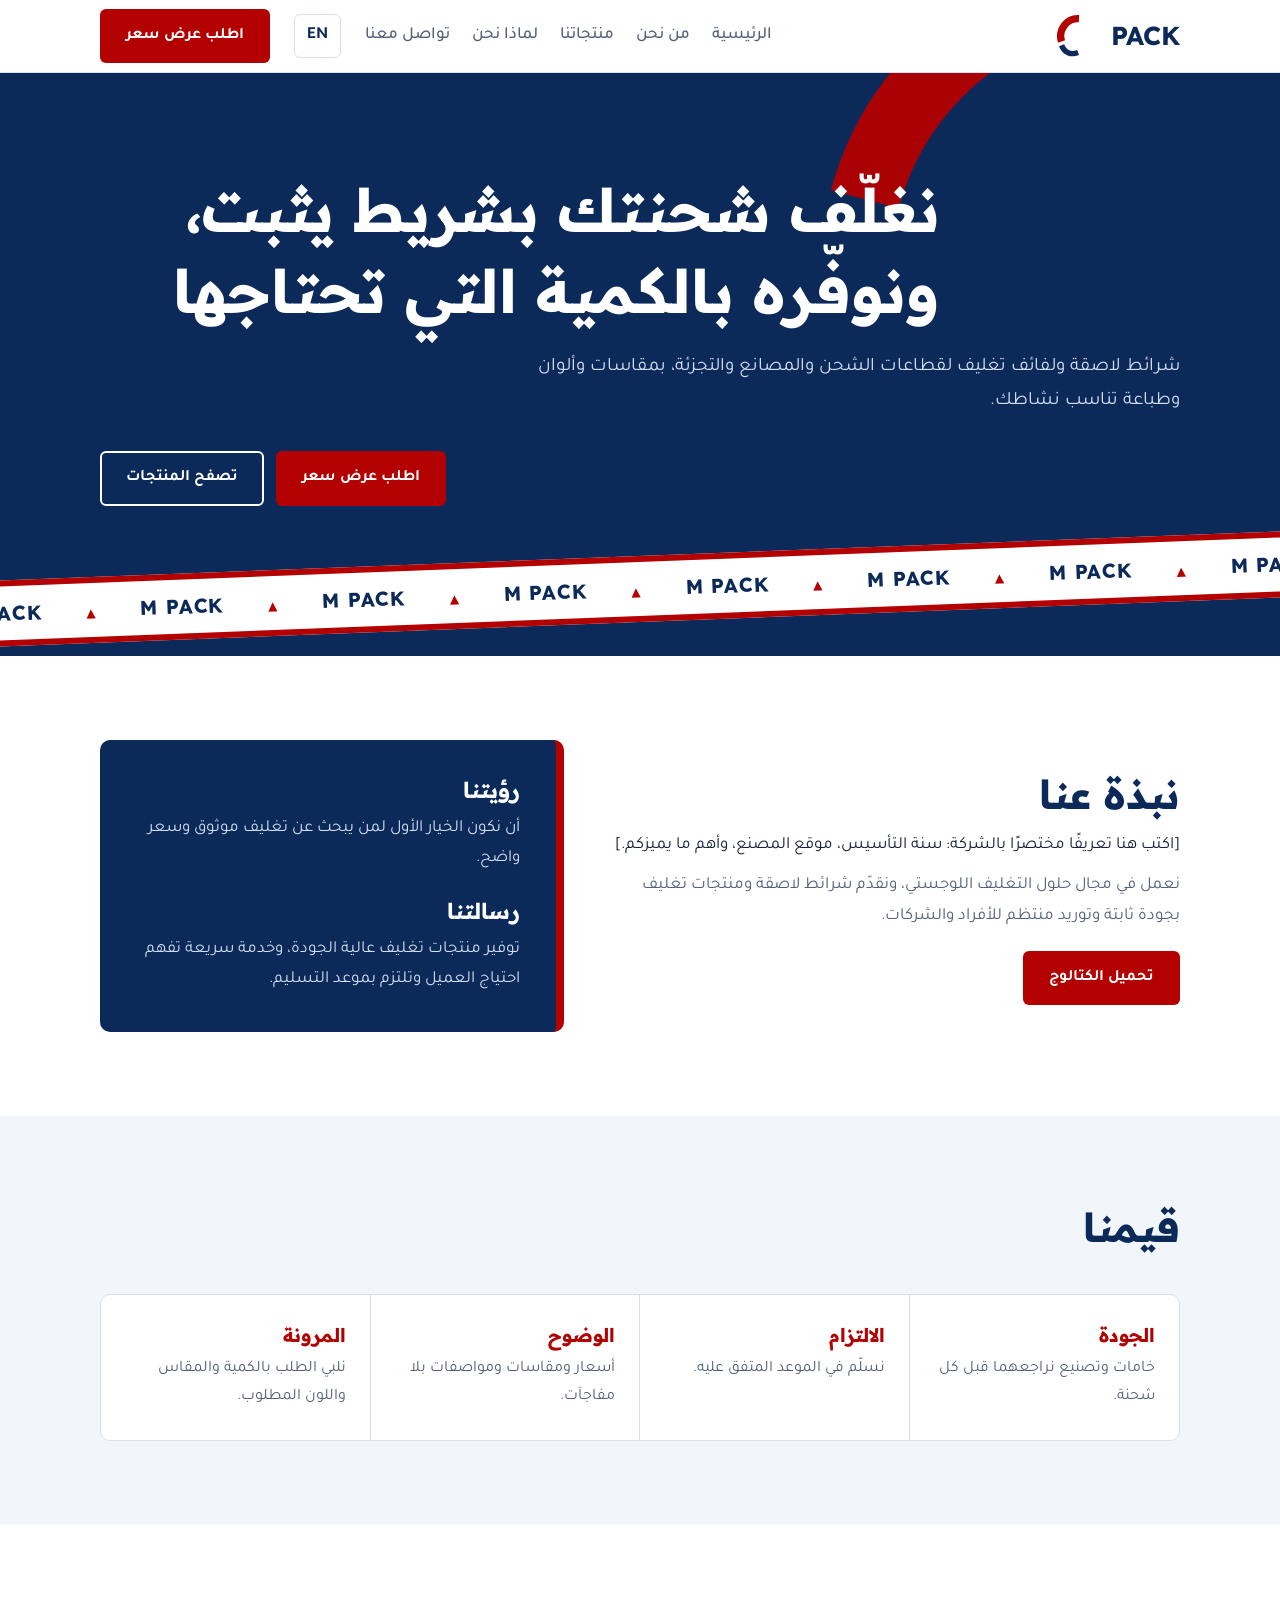
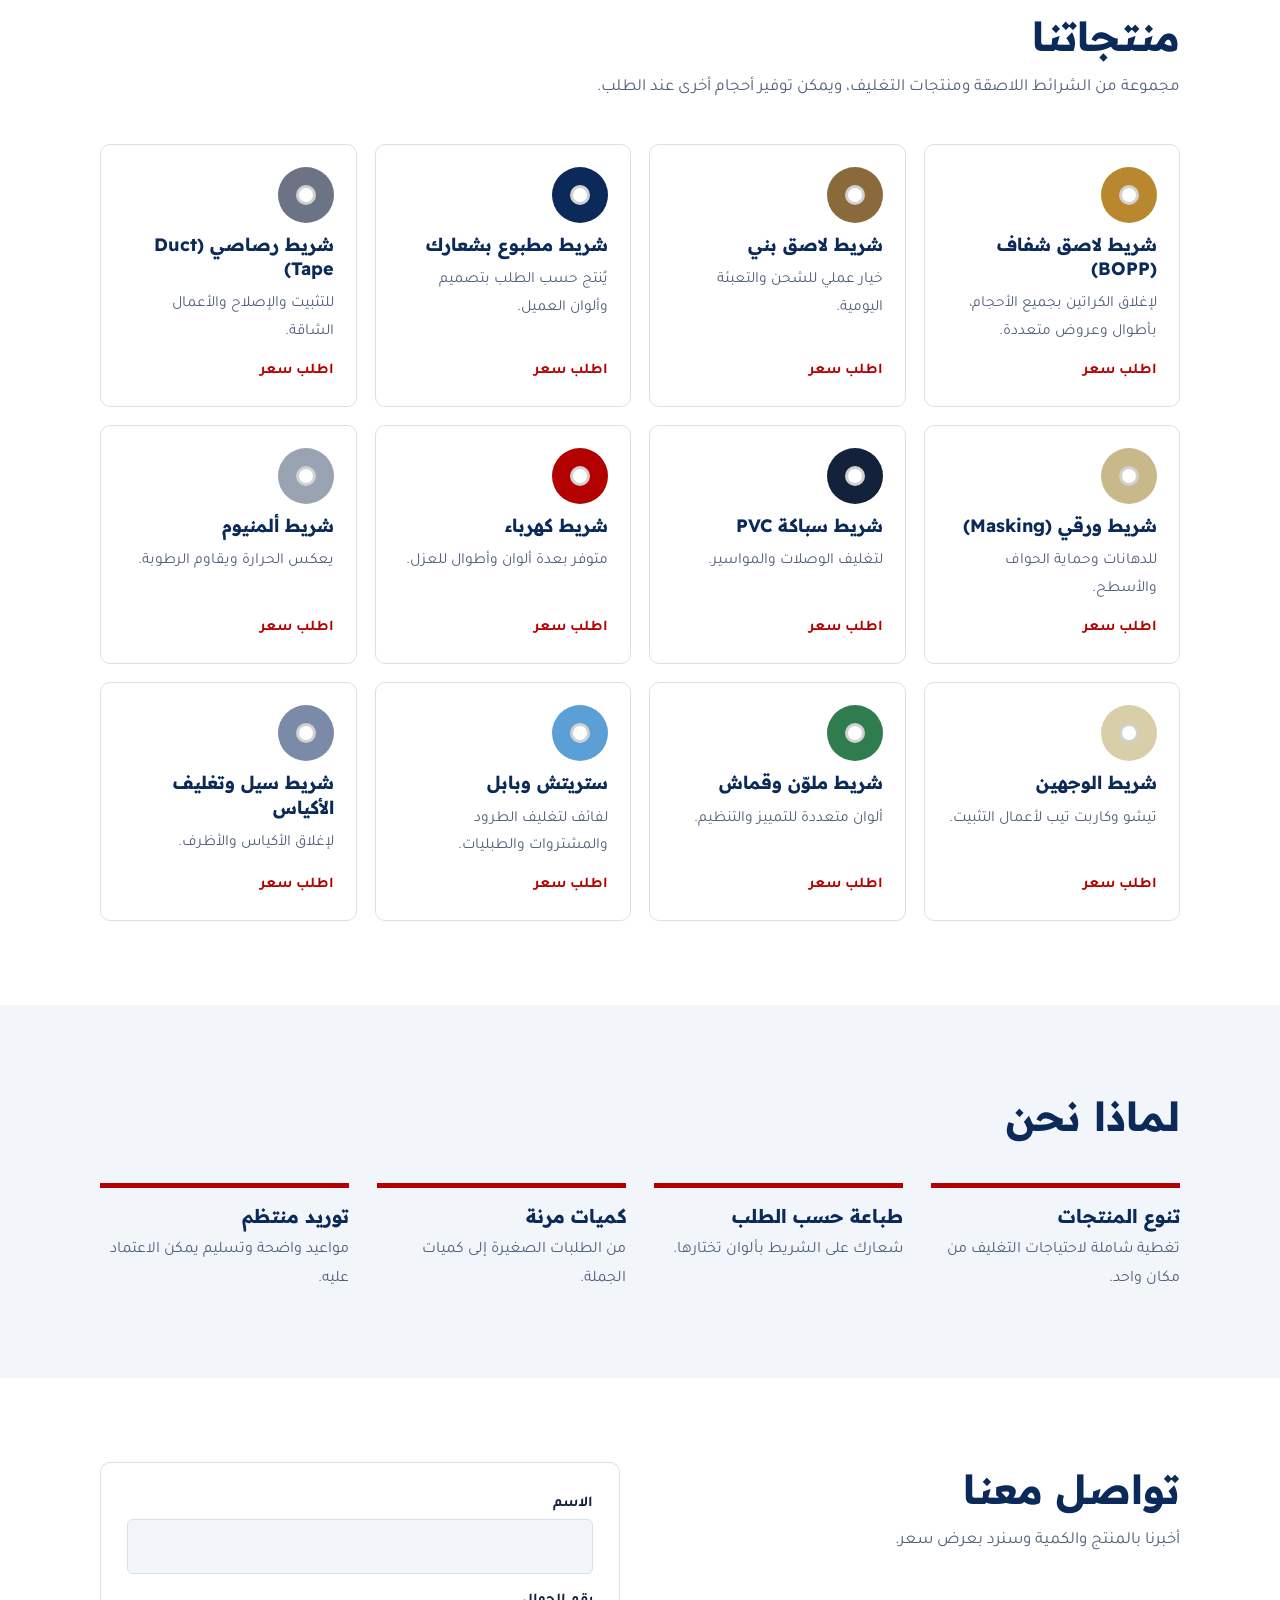
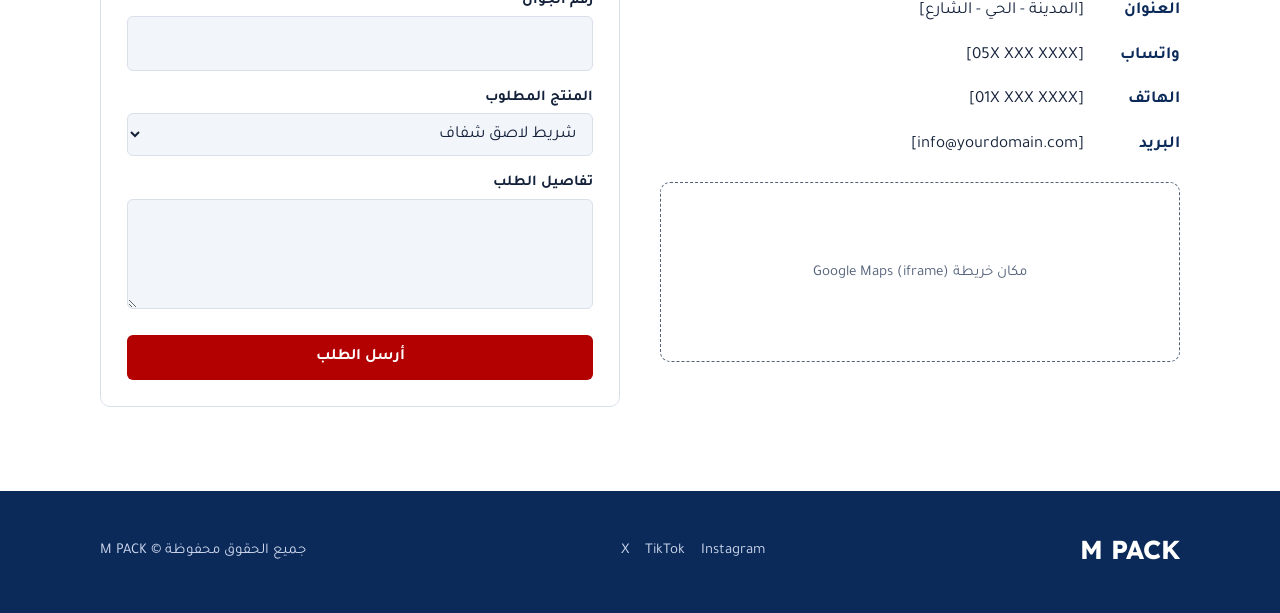
==== index.html @ 88182fc7 "Initial M PACK landing page Co-authored-by: Cursor <cursoragent@cursor.com>" ====
<!DOCTYPE html>
<html lang="ar" dir="rtl">
<head>
<meta charset="utf-8">
<meta name="viewport" content="width=device-width, initial-scale=1, viewport-fit=cover">
<title>إم باك | حلول التغليف واللواصق الصناعية</title>
<link rel="preconnect" href="https://fonts.googleapis.com">
<link rel="preconnect" href="https://fonts.gstatic.com" crossorigin>
<link href="https://fonts.googleapis.com/css2?family=Readex+Pro:wght@400;600;700&family=Tajawal:wght@400;500;700&display=swap" rel="stylesheet">
<style>
:root{
  --navy:#0b2a59; --red:#b30000; --bg:#ffffff; --soft:#f2f5fa; --ink:#14213a; --muted:#52607a; --line:#d9e0ec; --on-navy:#ffffff;
  --head:'Readex Pro','Tajawal',system-ui,sans-serif; --body:'Tajawal',system-ui,sans-serif;
  box-sizing:border-box; padding-top:env(safe-area-inset-top,0px); padding-bottom:env(safe-area-inset-bottom,0px);
  color-scheme:light;
}
@media (prefers-color-scheme:dark){
  :root:not([data-theme="light"]){--bg:#0a1220;--soft:#101b30;--ink:#e8edf7;--muted:#9aa8c2;--line:#22304d;--navy:#16408a;--red:#e04545;color-scheme:dark}
}
:root[data-theme="dark"]{--bg:#0a1220;--soft:#101b30;--ink:#e8edf7;--muted:#9aa8c2;--line:#22304d;--navy:#16408a;--red:#e04545;color-scheme:dark}
html{scroll-padding-top:calc(72px + env(safe-area-inset-top,0px));scroll-behavior:smooth}
*,*::before,*::after{box-sizing:border-box}
body{margin:0;background:var(--bg);color:var(--ink);font-family:var(--body);font-size:17px;line-height:1.8}
h1,h2,h3{font-family:var(--head);line-height:1.35;margin:0}
a{color:inherit}
.wrap{max-width:1120px;margin:0 auto;padding:0 20px}
:focus-visible{outline:3px solid var(--red);outline-offset:3px}

/* header */
.bar{position:sticky;top:env(safe-area-inset-top,0px);z-index:20;background:var(--bg);border-bottom:1px solid var(--line)}
.bar .wrap{display:flex;align-items:center;gap:24px;height:72px}
.logo{display:flex;align-items:center;gap:10px;text-decoration:none;font-family:var(--head);font-weight:700;font-size:26px;color:var(--navy);direction:ltr}
.logo svg{width:44px;height:44px}
nav{display:flex;gap:22px;margin-inline-start:auto}
nav a{text-decoration:none;font-weight:500;color:var(--muted)}
nav a:hover{color:var(--red)}
.btn{display:inline-block;padding:11px 24px;border-radius:6px;font-weight:700;text-decoration:none;font-family:var(--body);border:2px solid transparent;cursor:pointer;font-size:16px}
.btn.red{background:var(--red);color:#fff}
.btn.line{border-color:currentColor;color:inherit}
.lang{font-weight:700;color:var(--navy);text-decoration:none;border:1px solid var(--line);padding:6px 12px;border-radius:6px}
@media(max-width:860px){nav{display:none}.bar .btn{margin-inline-start:auto}}

/* hero: tape-roll motif */
.hero{position:relative;overflow:hidden;background:var(--navy);color:var(--on-navy);padding:96px 0 150px}
.hero::before{content:"";position:absolute;inset-inline-start:-180px;top:-120px;width:640px;height:640px;border-radius:50%;
  border:70px solid var(--red);border-bottom-color:transparent;border-inline-end-color:transparent;transform:rotate(-30deg);opacity:.95}
.hero .wrap{position:relative}
.hero h1{font-size:clamp(34px,5.2vw,60px);font-weight:700;max-width:14em;margin-inline-start:auto}
.hero p{max-width:34em;margin:20px 0 32px auto;color:#d5def0;font-size:19px}
.hero .acts{display:flex;gap:12px;flex-wrap:wrap;justify-content:flex-start;margin-inline-start:auto;max-width:max-content}
.strip{position:absolute;inset-inline:-5%;bottom:34px;transform:rotate(-2.2deg);background:#fff;color:var(--navy);border-block:6px solid var(--red);
  white-space:nowrap;overflow:hidden;font-family:var(--head);font-weight:700;font-size:20px;padding:9px 0;direction:ltr;letter-spacing:.04em}
.strip span{display:inline-block;padding-inline:22px}
.strip span::after{content:"▲";color:var(--red);font-size:12px;margin-inline-start:44px}

section{padding:84px 0}
.alt{background:var(--soft)}
.head{margin-bottom:40px;max-width:36em}
.head h2{font-size:clamp(28px,3.6vw,40px);color:var(--navy)}
.head p{color:var(--muted);margin:10px 0 0}
@media(prefers-color-scheme:dark){:root:not([data-theme="light"]) .head h2{color:var(--ink)}}
:root[data-theme="dark"] .head h2{color:var(--ink)}

/* about */
.about{display:grid;grid-template-columns:1.1fr .9fr;gap:48px;align-items:center}
.about .panel{background:var(--navy);color:#fff;border-radius:10px;padding:36px;border-inline-start:8px solid var(--red)}
.about .panel h3{font-size:22px;margin-bottom:8px}
.about .panel p{margin:0 0 22px;color:#d5def0}
.about .panel p:last-child{margin:0}
@media(max-width:860px){.about{grid-template-columns:1fr}}

/* values */
.vals{display:grid;grid-template-columns:repeat(4,1fr);gap:0;border:1px solid var(--line);border-radius:10px;overflow:hidden;background:var(--bg)}
.vals div{padding:28px 24px;border-inline-start:1px solid var(--line)}
.vals div:first-child{border-inline-start:0}
.vals h3{font-size:19px;color:var(--red);margin-bottom:6px}
.vals p{margin:0;color:var(--muted);font-size:16px}
@media(max-width:860px){.vals{grid-template-columns:1fr 1fr}.vals div:nth-child(odd){border-inline-start:0}.vals div:nth-child(n+3){border-top:1px solid var(--line)}}
@media(max-width:520px){.vals{grid-template-columns:1fr}.vals div{border-inline-start:0;border-top:1px solid var(--line)}.vals div:first-child{border-top:0}}

/* products */
.prods{display:grid;grid-template-columns:repeat(auto-fill,minmax(250px,1fr));gap:18px}
.prod{background:var(--bg);border:1px solid var(--line);border-radius:10px;padding:22px;display:flex;flex-direction:column;gap:10px}
.prod .roll{width:56px;height:56px;border-radius:50%;background:var(--c,var(--navy));display:grid;place-items:center}
.prod .roll::after{content:"";width:20px;height:20px;border-radius:50%;background:var(--bg);border:3px solid rgba(0,0,0,.18)}
.prod h3{font-size:18px;color:var(--navy)}
@media(prefers-color-scheme:dark){:root:not([data-theme="light"]) .prod h3{color:var(--ink)}}
:root[data-theme="dark"] .prod h3{color:var(--ink)}
.prod p{margin:0;color:var(--muted);font-size:15.5px;flex:1}
.prod a{color:var(--red);font-weight:700;text-decoration:none;font-size:15px}
.prod a:hover{text-decoration:underline}

/* why */
.why{display:grid;grid-template-columns:repeat(4,1fr);gap:28px}
.why div{border-top:5px solid var(--red);padding-top:16px}
.why h3{font-size:19px;color:var(--navy);margin-bottom:6px}
@media(prefers-color-scheme:dark){:root:not([data-theme="light"]) .why h3{color:var(--ink)}}
:root[data-theme="dark"] .why h3{color:var(--ink)}
.why p{margin:0;color:var(--muted);font-size:16px}
@media(max-width:860px){.why{grid-template-columns:1fr 1fr}}
@media(max-width:520px){.why{grid-template-columns:1fr}}

/* contact */
.contact{display:grid;grid-template-columns:1fr 1fr;gap:40px}
.info{list-style:none;margin:0;padding:0;display:grid;gap:14px}
.info li{display:flex;gap:12px;align-items:baseline}
.info b{min-width:84px;color:var(--navy)}
@media(prefers-color-scheme:dark){:root:not([data-theme="light"]) .info b{color:var(--ink)}}
:root[data-theme="dark"] .info b{color:var(--ink)}
.map{margin-top:22px;height:180px;border-radius:10px;border:1px dashed var(--muted);display:grid;place-items:center;color:var(--muted);font-size:15px;text-align:center;padding:12px}
form{display:grid;gap:12px;background:var(--bg);border:1px solid var(--line);border-radius:10px;padding:26px}
label{font-weight:700;font-size:15px}
input,select,textarea{width:100%;font:inherit;color:var(--ink);background:var(--soft);border:1px solid var(--line);border-radius:6px;padding:11px 12px}
textarea{min-height:110px;resize:vertical}
#ok{display:none;color:var(--navy);font-weight:700}
@media(max-width:860px){.contact{grid-template-columns:1fr}}

footer{background:var(--navy);color:#cfd9ee;padding:36px 0 40px;font-size:15px}
footer .wrap{display:flex;flex-wrap:wrap;gap:16px;justify-content:space-between;align-items:center}
footer .logo{color:#fff}
footer .soc{display:flex;gap:16px}
footer a{text-decoration:none}
footer a:hover{color:#fff;text-decoration:underline}
@media(prefers-reduced-motion:reduce){html{scroll-behavior:auto}}
</style>
</head>
<body>

<header class="bar">
  <div class="wrap">
    <a class="logo" href="#top" aria-label="M PACK">
      <svg viewBox="0 0 48 48" aria-hidden="true"><path d="M5 30A19 19 0 0 1 24 5" fill="none" stroke="#b30000" stroke-width="8"/><path d="M5 34c3 8 10 11 18 8" fill="none" stroke="#0b2a59" stroke-width="6"/></svg>
      <span>PACK</span>
    </a>
    <nav aria-label="القائمة الرئيسية">
      <a href="#top">الرئيسية</a><a href="#about">من نحن</a><a href="#products">منتجاتنا</a><a href="#why">لماذا نحن</a><a href="#contact">تواصل معنا</a>
    </nav>
    <a class="lang" href="#top">EN</a>
    <a class="btn red" href="#contact">اطلب عرض سعر</a>
  </div>
</header>

<main id="top">
<div class="hero">
  <div class="wrap">
    <h1>نغلّف شحنتك بشريط يثبت، ونوفّره بالكمية التي تحتاجها</h1>
    <p>شرائط لاصقة ولفائف تغليف لقطاعات الشحن والمصانع والتجزئة، بمقاسات وألوان وطباعة تناسب نشاطك.</p>
    <div class="acts">
      <a class="btn red" href="#contact">اطلب عرض سعر</a>
      <a class="btn line" href="#products">تصفح المنتجات</a>
    </div>
  </div>
  <div class="strip" aria-hidden="true"><span>M PACK</span><span>M PACK</span><span>M PACK</span><span>M PACK</span><span>M PACK</span><span>M PACK</span><span>M PACK</span><span>M PACK</span></div>
</div>

<section id="about">
  <div class="wrap about">
    <div class="head" style="margin:0">
      <h2>نبذة عنا</h2>
      <p style="color:var(--ink)">[اكتب هنا تعريفًا مختصرًا بالشركة: سنة التأسيس، موقع المصنع، وأهم ما يميزكم.]</p>
      <p>نعمل في مجال حلول التغليف اللوجستي، ونقدّم شرائط لاصقة ومنتجات تغليف بجودة ثابتة وتوريد منتظم للأفراد والشركات.</p>
      <p><a class="btn red" href="#contact" style="margin-top:8px">تحميل الكتالوج</a></p>
    </div>
    <div class="panel">
      <h3>رؤيتنا</h3>
      <p>أن نكون الخيار الأول لمن يبحث عن تغليف موثوق وسعر واضح.</p>
      <h3>رسالتنا</h3>
      <p>توفير منتجات تغليف عالية الجودة، وخدمة سريعة تفهم احتياج العميل وتلتزم بموعد التسليم.</p>
    </div>
  </div>
</section>

<section class="alt" aria-labelledby="vh">
  <div class="wrap">
    <div class="head"><h2 id="vh">قيمنا</h2></div>
    <div class="vals">
      <div><h3>الجودة</h3><p>خامات وتصنيع نراجعهما قبل كل شحنة.</p></div>
      <div><h3>الالتزام</h3><p>نسلّم في الموعد المتفق عليه.</p></div>
      <div><h3>الوضوح</h3><p>أسعار ومقاسات ومواصفات بلا مفاجآت.</p></div>
      <div><h3>المرونة</h3><p>نلبي الطلب بالكمية والمقاس واللون المطلوب.</p></div>
    </div>
  </div>
</section>

<section id="products" aria-labelledby="ph">
  <div class="wrap">
    <div class="head"><h2 id="ph">منتجاتنا</h2><p>مجموعة من الشرائط اللاصقة ومنتجات التغليف، ويمكن توفير أحجام أخرى عند الطلب.</p></div>
    <div class="prods">
      <article class="prod" style="--c:#b8872e"><div class="roll"></div><h3>شريط لاصق شفاف (BOPP)</h3><p>لإغلاق الكراتين بجميع الأحجام، بأطوال وعروض متعددة.</p><a href="#contact">اطلب سعر</a></article>
      <article class="prod" style="--c:#8a6a3b"><div class="roll"></div><h3>شريط لاصق بني</h3><p>خيار عملي للشحن والتعبئة اليومية.</p><a href="#contact">اطلب سعر</a></article>
      <article class="prod" style="--c:#0b2a59"><div class="roll"></div><h3>شريط مطبوع بشعارك</h3><p>يُنتج حسب الطلب بتصميم وألوان العميل.</p><a href="#contact">اطلب سعر</a></article>
      <article class="prod" style="--c:#6b7385"><div class="roll"></div><h3>شريط رصاصي (Duct Tape)</h3><p>للتثبيت والإصلاح والأعمال الشاقة.</p><a href="#contact">اطلب سعر</a></article>
      <article class="prod" style="--c:#c9b98a"><div class="roll"></div><h3>شريط ورقي (Masking)</h3><p>للدهانات وحماية الحواف والأسطح.</p><a href="#contact">اطلب سعر</a></article>
      <article class="prod" style="--c:#14213a"><div class="roll"></div><h3>شريط سباكة PVC</h3><p>لتغليف الوصلات والمواسير.</p><a href="#contact">اطلب سعر</a></article>
      <article class="prod" style="--c:#b30000"><div class="roll"></div><h3>شريط كهرباء</h3><p>متوفر بعدة ألوان وأطوال للعزل.</p><a href="#contact">اطلب سعر</a></article>
      <article class="prod" style="--c:#9aa3b2"><div class="roll"></div><h3>شريط ألمنيوم</h3><p>يعكس الحرارة ويقاوم الرطوبة.</p><a href="#contact">اطلب سعر</a></article>
      <article class="prod" style="--c:#d8cfa8"><div class="roll"></div><h3>شريط الوجهين</h3><p>تيشو وكاربت تيب لأعمال التثبيت.</p><a href="#contact">اطلب سعر</a></article>
      <article class="prod" style="--c:#2f7d4f"><div class="roll"></div><h3>شريط ملوّن وقماش</h3><p>ألوان متعددة للتمييز والتنظيم.</p><a href="#contact">اطلب سعر</a></article>
      <article class="prod" style="--c:#5aa0d6"><div class="roll"></div><h3>ستريتش وبابل</h3><p>لفائف لتغليف الطرود والمشتروات والطبليات.</p><a href="#contact">اطلب سعر</a></article>
      <article class="prod" style="--c:#7a8aa8"><div class="roll"></div><h3>شريط سيل وتغليف الأكياس</h3><p>لإغلاق الأكياس والأظرف.</p><a href="#contact">اطلب سعر</a></article>
    </div>
  </div>
</section>

<section class="alt" id="why" aria-labelledby="wh">
  <div class="wrap">
    <div class="head"><h2 id="wh">لماذا نحن</h2></div>
    <div class="why">
      <div><h3>تنوع المنتجات</h3><p>تغطية شاملة لاحتياجات التغليف من مكان واحد.</p></div>
      <div><h3>طباعة حسب الطلب</h3><p>شعارك على الشريط بألوان تختارها.</p></div>
      <div><h3>كميات مرنة</h3><p>من الطلبات الصغيرة إلى كميات الجملة.</p></div>
      <div><h3>توريد منتظم</h3><p>مواعيد واضحة وتسليم يمكن الاعتماد عليه.</p></div>
    </div>
  </div>
</section>

<section id="contact" aria-labelledby="ch">
  <div class="wrap contact">
    <div>
      <div class="head"><h2 id="ch">تواصل معنا</h2><p>أخبرنا بالمنتج والكمية وسنرد بعرض سعر.</p></div>
      <ul class="info">
        <li><b>العنوان</b><span>[المدينة - الحي - الشارع]</span></li>
        <li><b>واتساب</b><span dir="ltr">[05X XXX XXXX]</span></li>
        <li><b>الهاتف</b><span dir="ltr">[01X XXX XXXX]</span></li>
        <li><b>البريد</b><span dir="ltr">[info@yourdomain.com]</span></li>
      </ul>
      <div class="map">مكان خريطة Google Maps (iframe)</div>
    </div>
    <form id="f" novalidate>
      <div><label for="n">الاسم</label><input id="n" required></div>
      <div><label for="p">رقم الجوال</label><input id="p" type="tel" dir="ltr" required></div>
      <div><label for="s">المنتج المطلوب</label>
        <select id="s"><option>شريط لاصق شفاف</option><option>شريط مطبوع</option><option>ستريتش / بابل</option><option>أخرى</option></select></div>
      <div><label for="m">تفاصيل الطلب</label><textarea id="m"></textarea></div>
      <button class="btn red" type="submit">أرسل الطلب</button>
      <div id="ok" role="status">تم استلام طلبك، سنتواصل معك قريبًا.</div>
    </form>
  </div>
</section>
</main>

<footer>
  <div class="wrap">
    <a class="logo" href="#top"><span>M PACK</span></a>
    <div class="soc"><a href="#">Instagram</a><a href="#">TikTok</a><a href="#">X</a></div>
    <div>جميع الحقوق محفوظة © M PACK</div>
  </div>
</footer>

<script>
document.getElementById('f').addEventListener('submit',function(e){
  e.preventDefault();
  var n=document.getElementById('n').value.trim(),p=document.getElementById('p').value.trim();
  if(!n||!p){alert('من فضلك اكتب الاسم ورقم الجوال');return}
  document.getElementById('ok').style.display='block';
  this.reset();
});
</script>
</body>
</html>
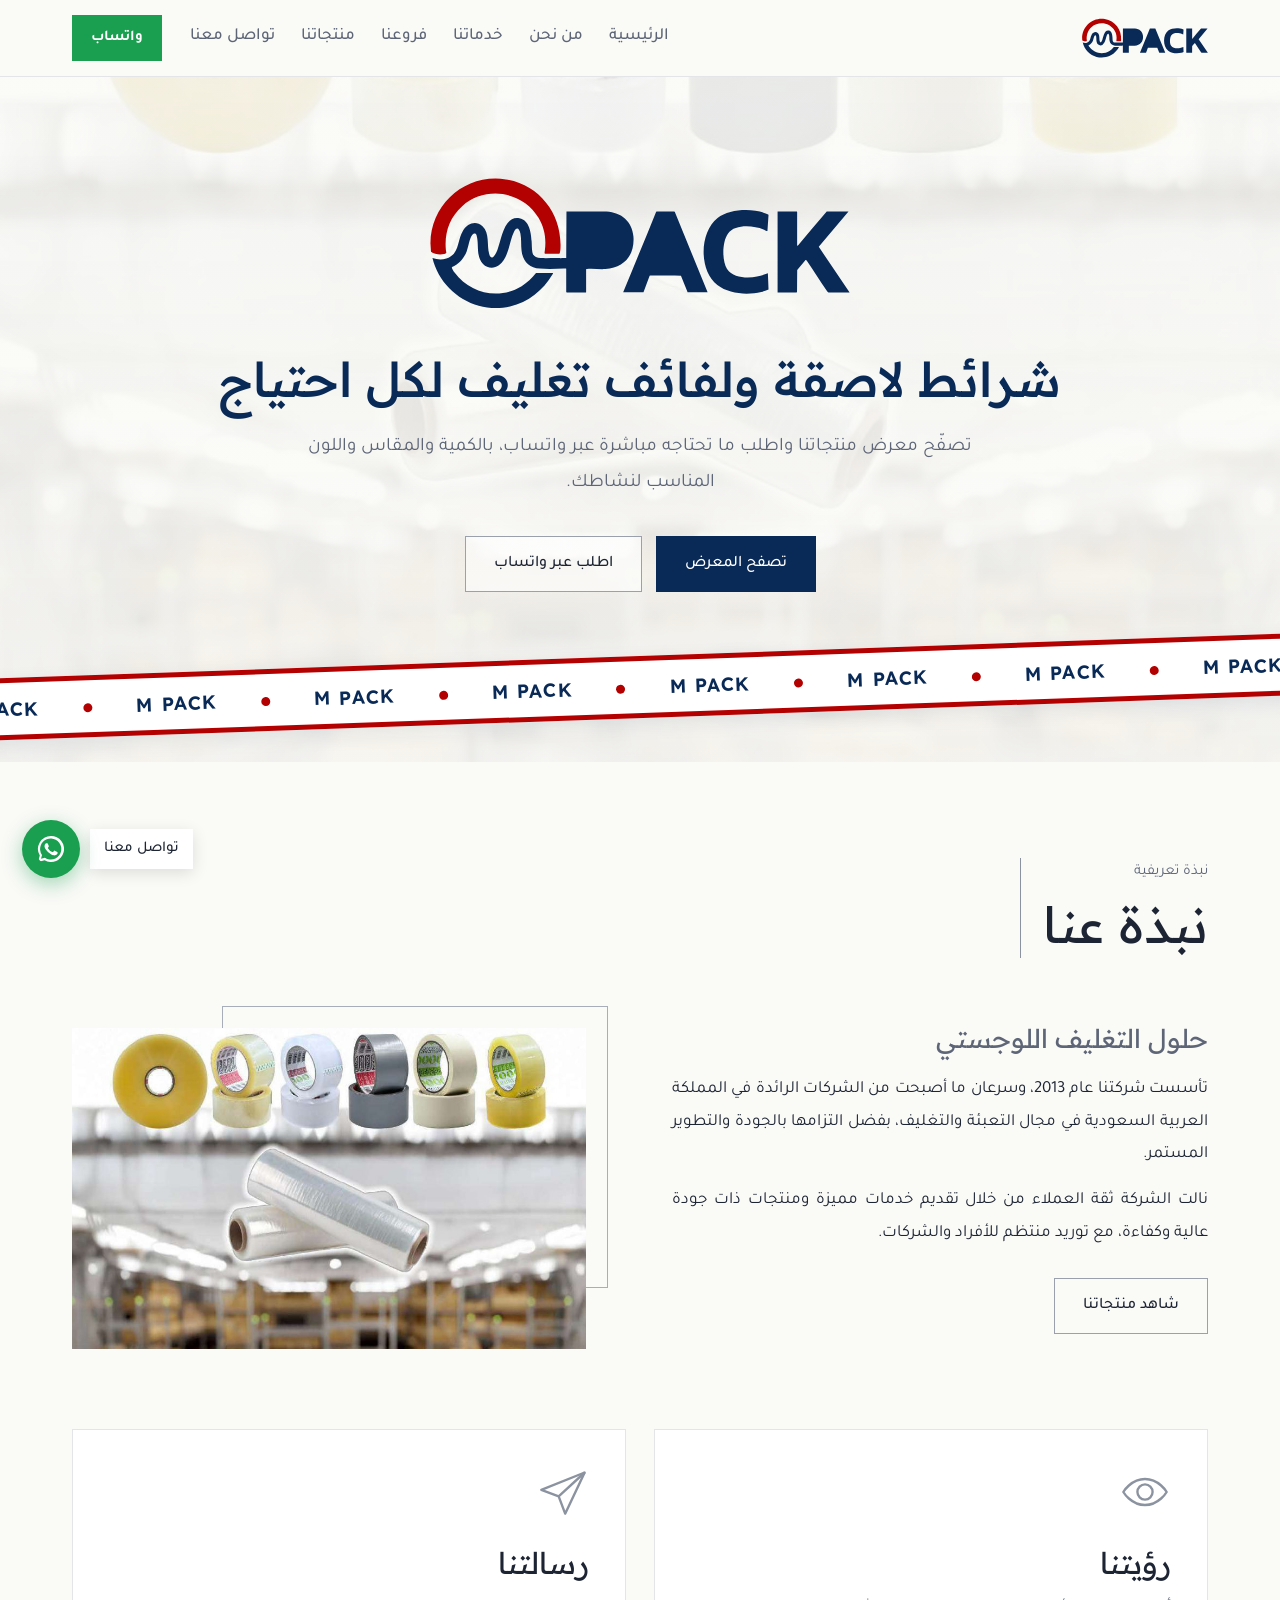
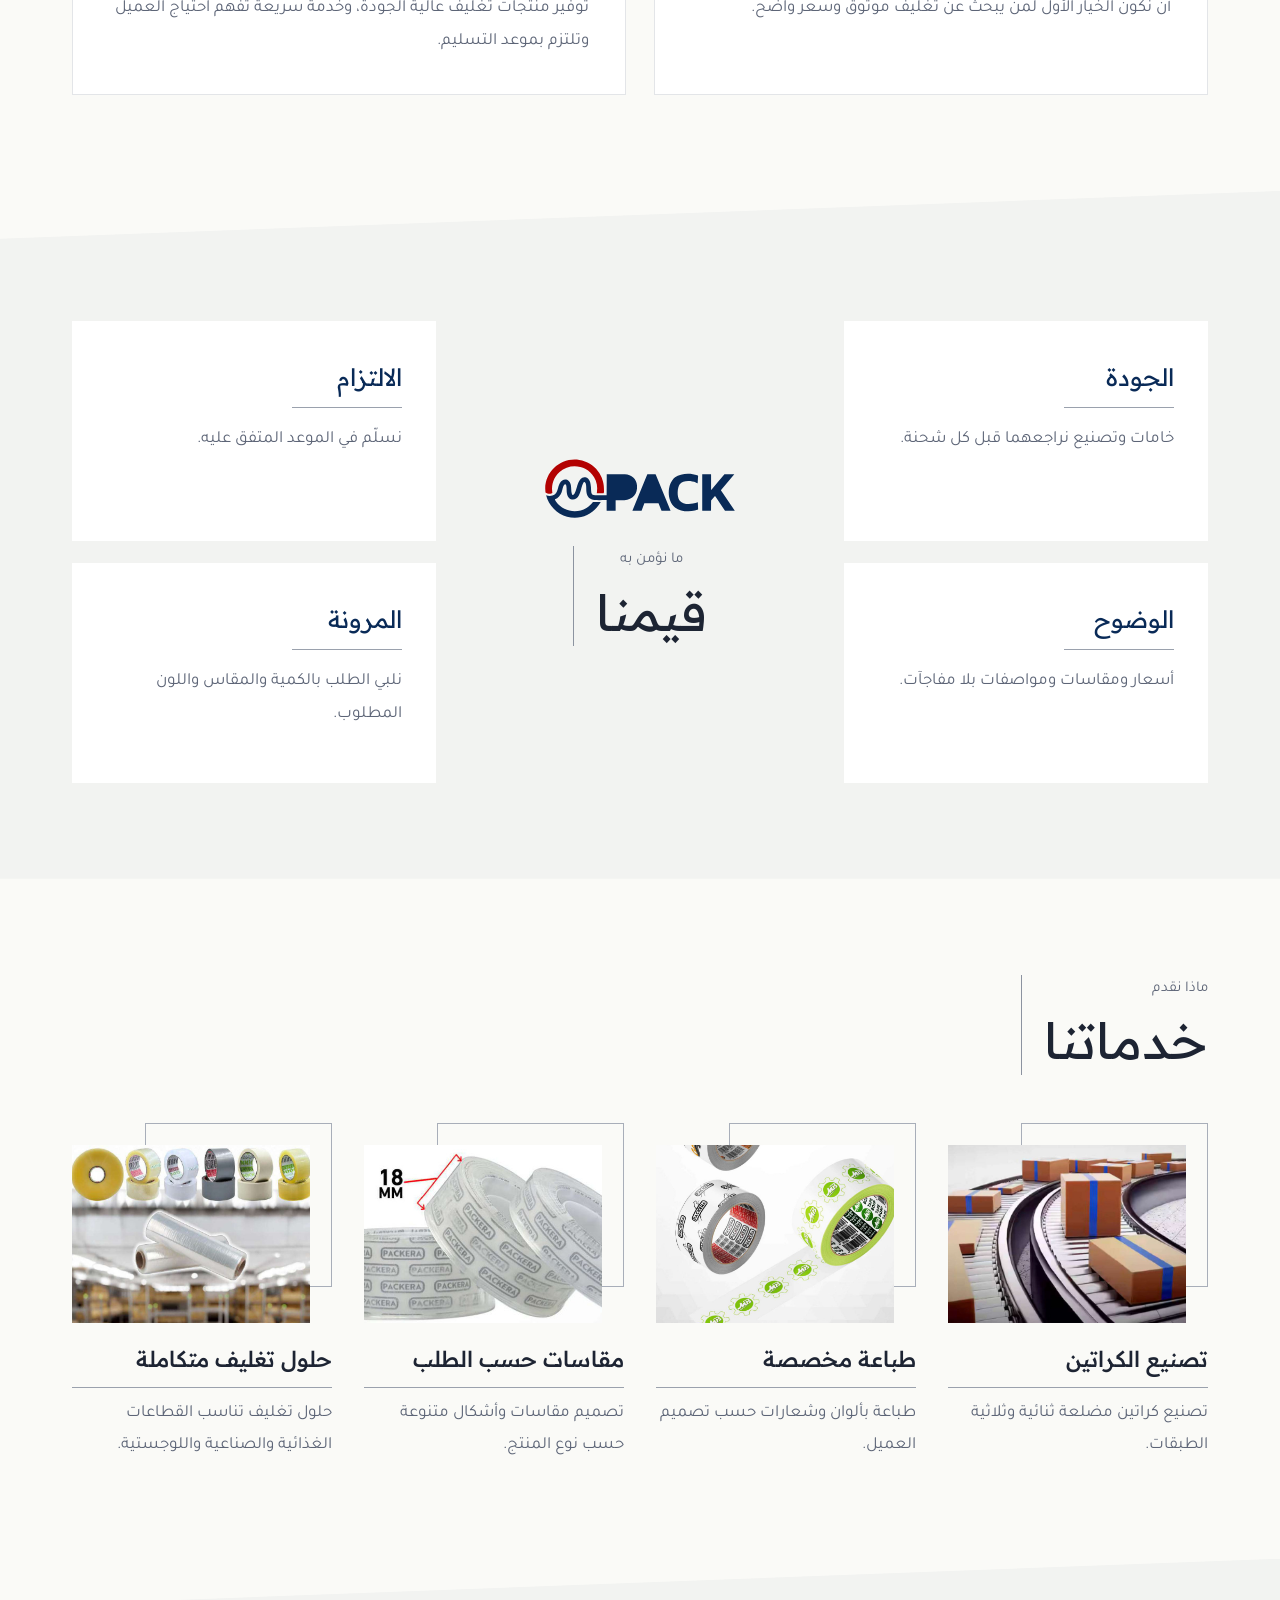
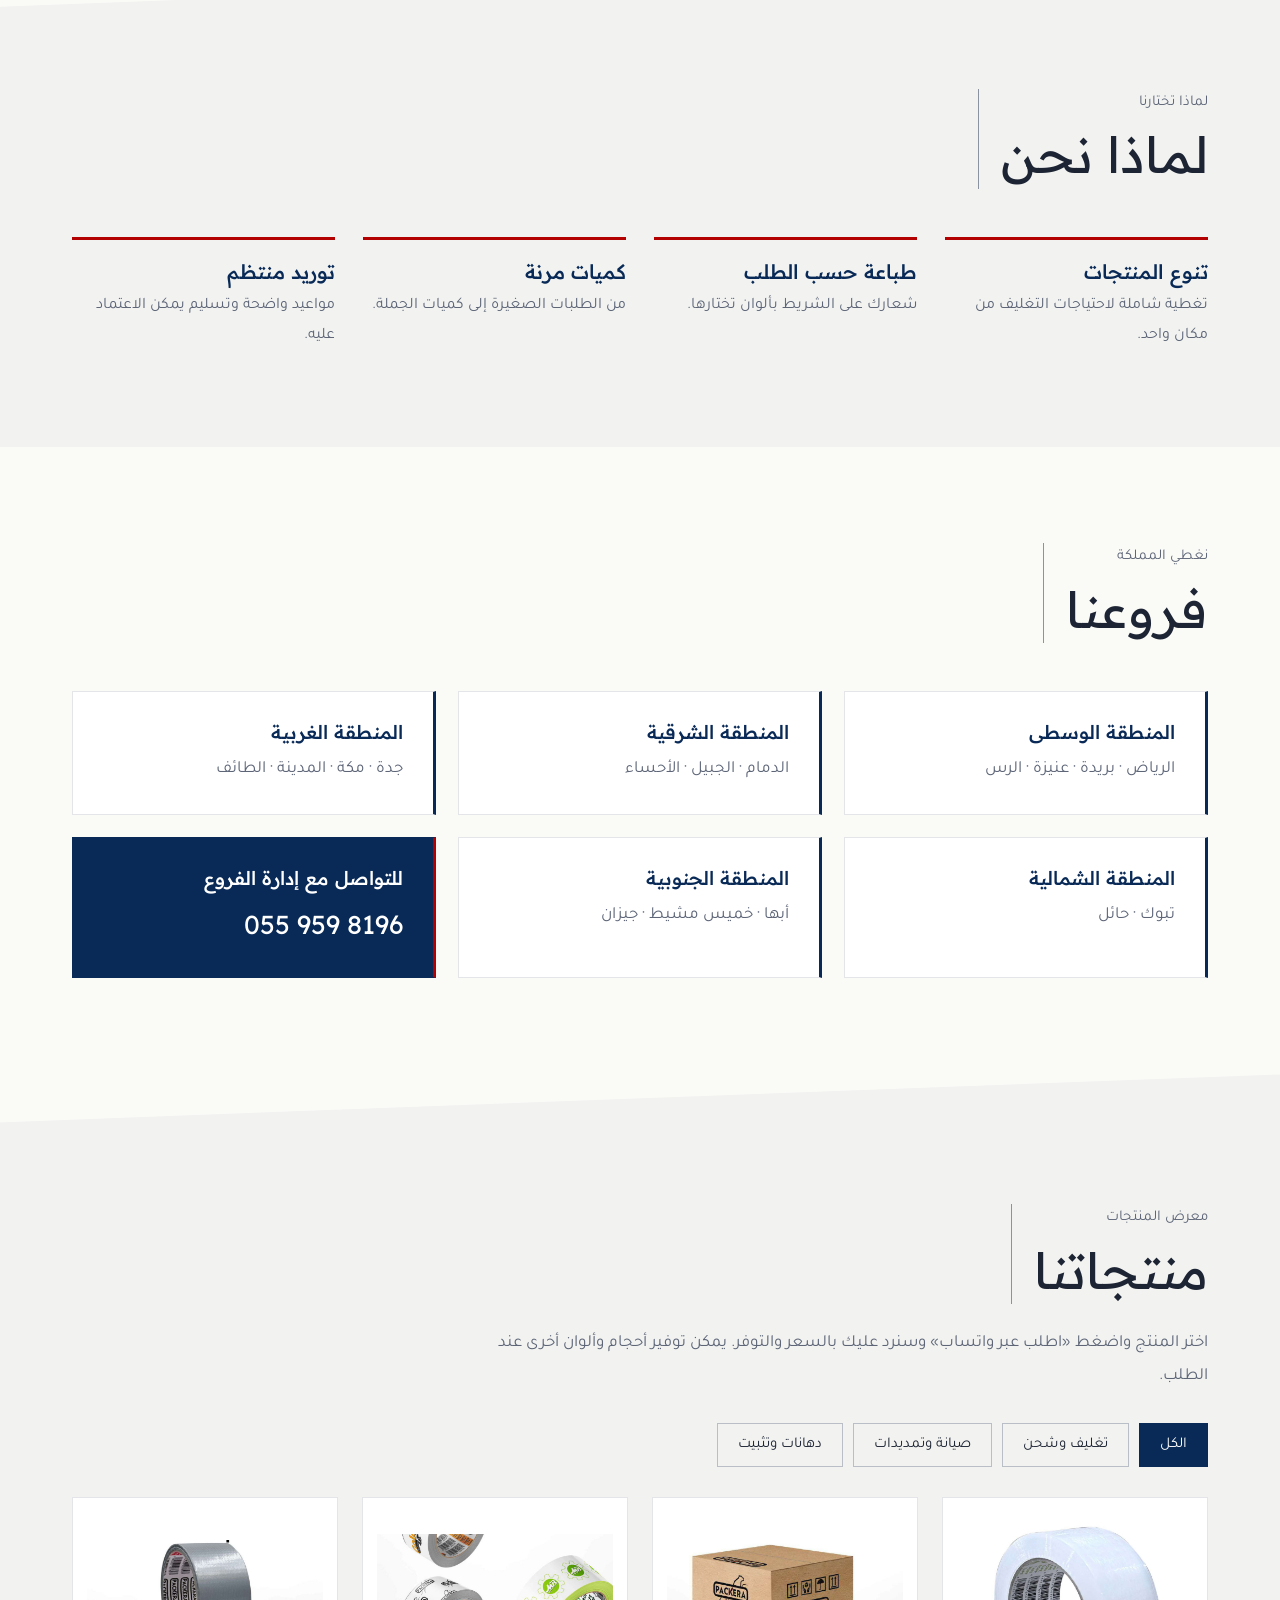
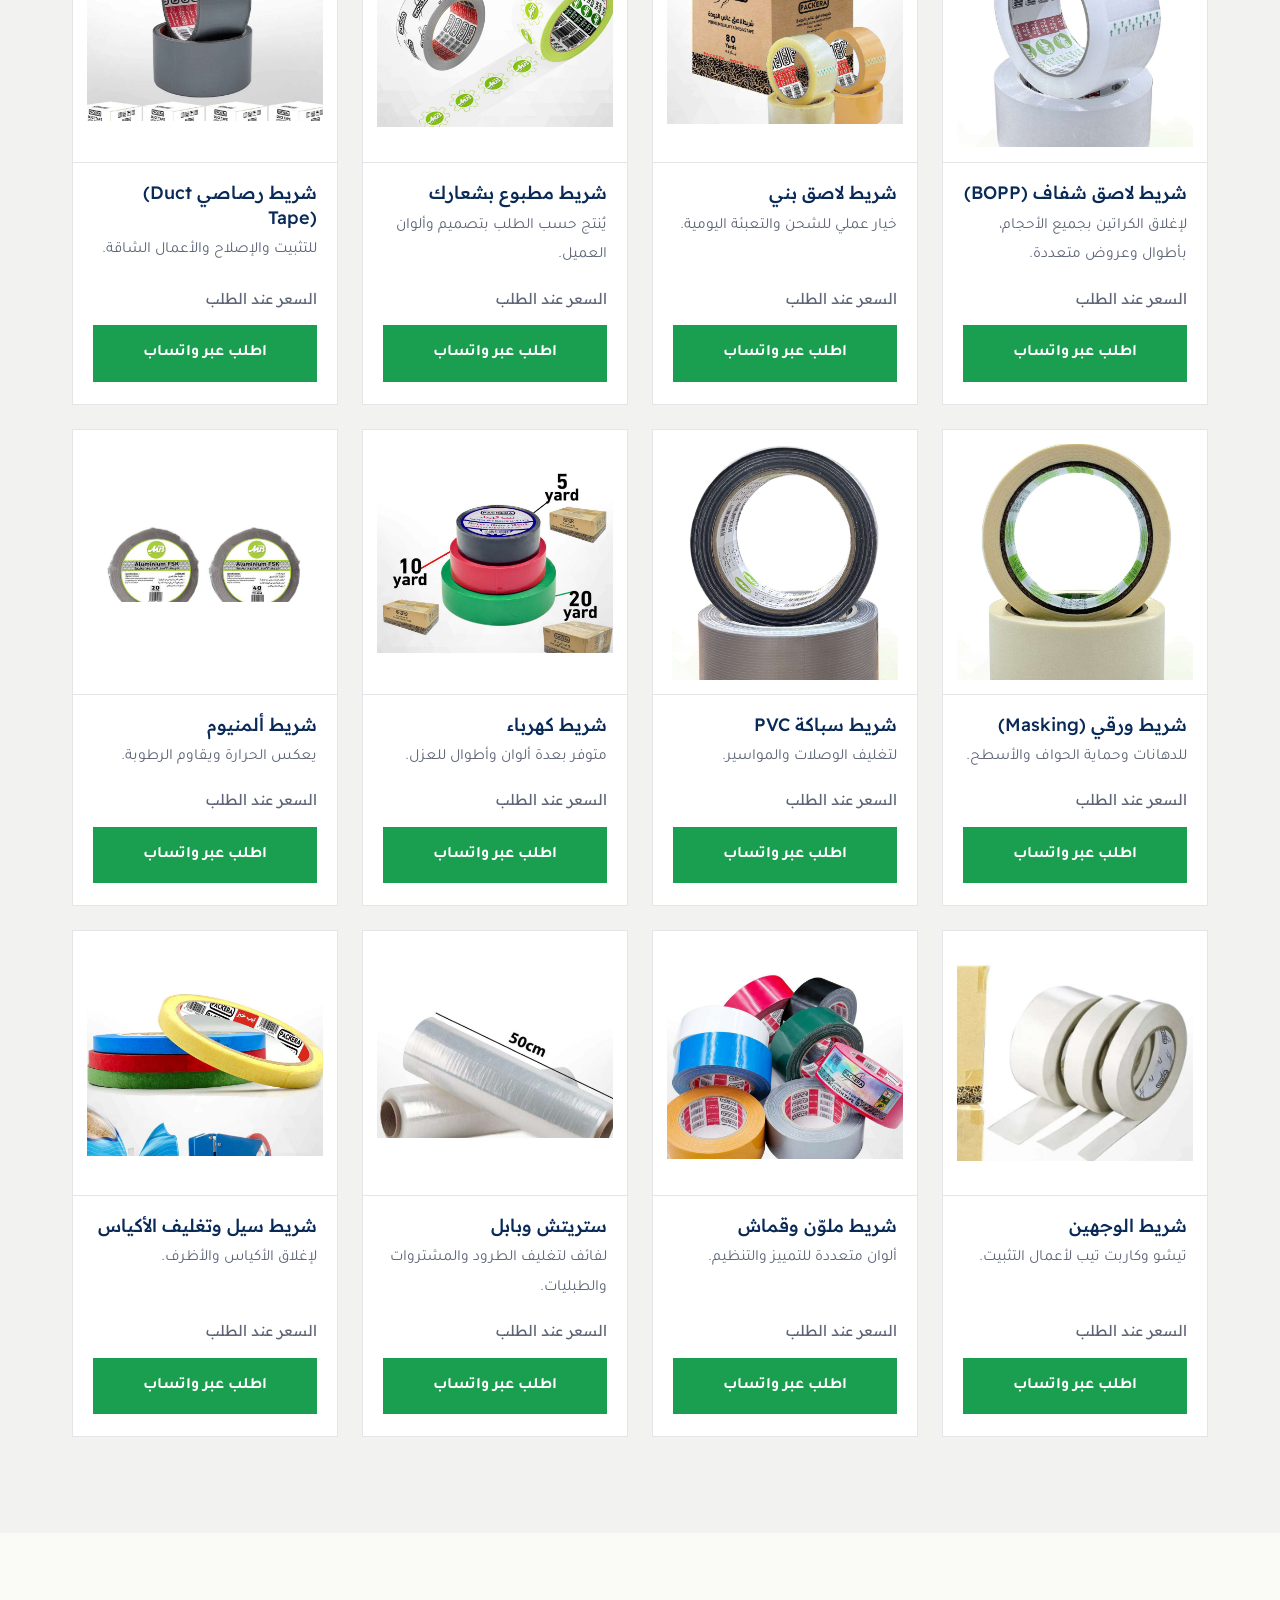
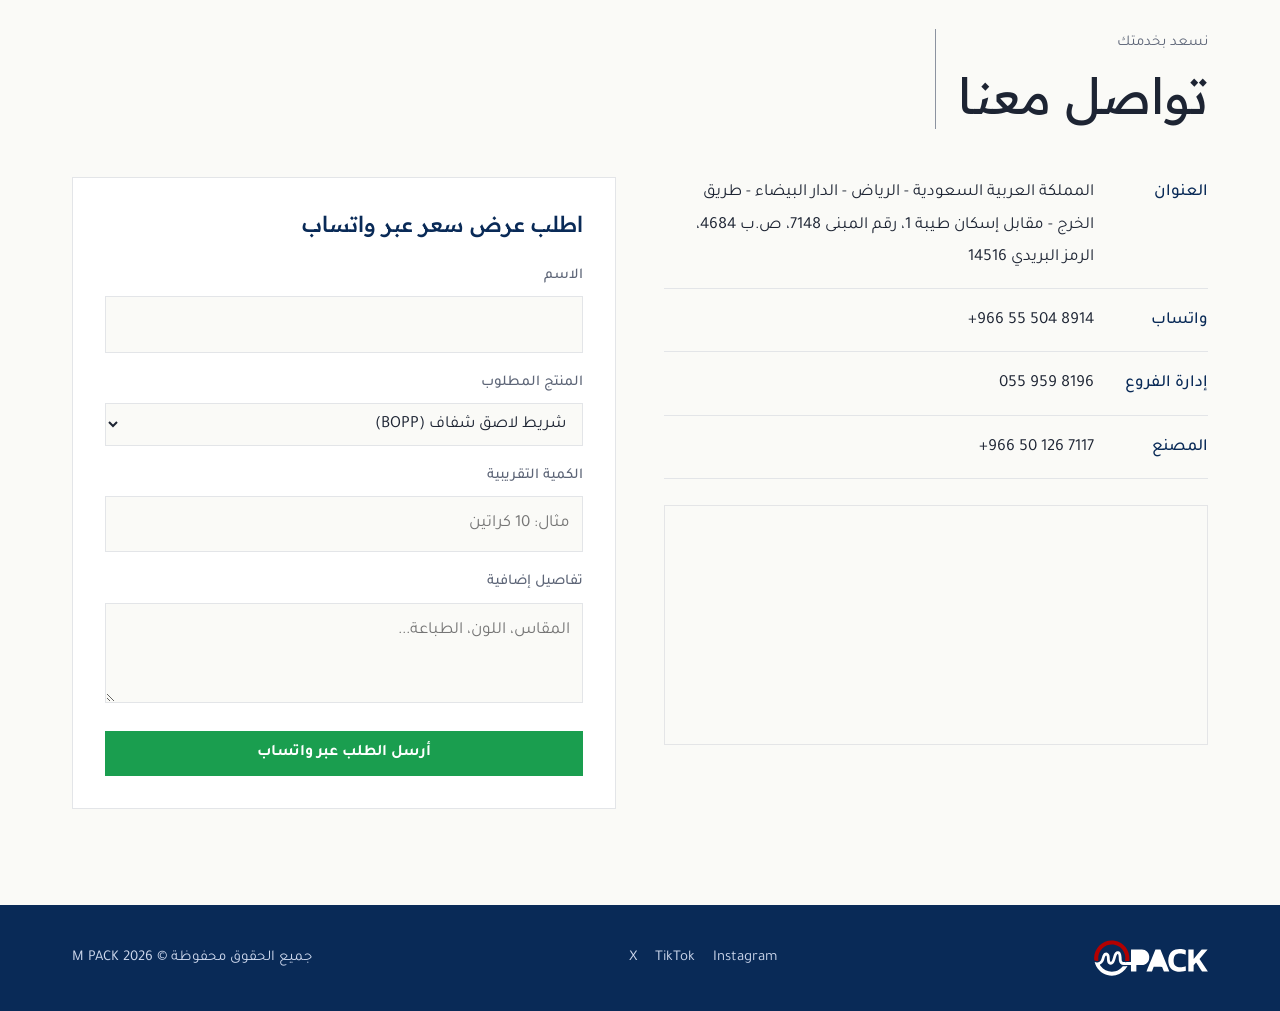
==== commit c5929634: "Redesign as light gallery site with WhatsApp ordering, real logo, services, branches and contacts Co" ====
--- a/index.html
+++ b/index.html
@@ -3,208 +3,122 @@
 <head>
 <meta charset="utf-8">
 <meta name="viewport" content="width=device-width, initial-scale=1, viewport-fit=cover">
-<title>إم باك | حلول التغليف واللواصق الصناعية</title>
+<title>إم باك | حلول التغليف واللواصق</title>
+<meta name="description" content="إم باك - معرض شرائط لاصقة ولفائف تغليف بمقاسات وألوان متعددة، والطلب مباشرة عبر واتساب.">
+<meta name="theme-color" content="#fafaf7">
+<link rel="icon" href="assets/logo.svg" type="image/svg+xml">
 <link rel="preconnect" href="https://fonts.googleapis.com">
 <link rel="preconnect" href="https://fonts.gstatic.com" crossorigin>
-<link href="https://fonts.googleapis.com/css2?family=Readex+Pro:wght@400;600;700&family=Tajawal:wght@400;500;700&display=swap" rel="stylesheet">
-<style>
-:root{
-  --navy:#0b2a59; --red:#b30000; --bg:#ffffff; --soft:#f2f5fa; --ink:#14213a; --muted:#52607a; --line:#d9e0ec; --on-navy:#ffffff;
-  --head:'Readex Pro','Tajawal',system-ui,sans-serif; --body:'Tajawal',system-ui,sans-serif;
-  box-sizing:border-box; padding-top:env(safe-area-inset-top,0px); padding-bottom:env(safe-area-inset-bottom,0px);
-  color-scheme:light;
-}
-@media (prefers-color-scheme:dark){
-  :root:not([data-theme="light"]){--bg:#0a1220;--soft:#101b30;--ink:#e8edf7;--muted:#9aa8c2;--line:#22304d;--navy:#16408a;--red:#e04545;color-scheme:dark}
-}
-:root[data-theme="dark"]{--bg:#0a1220;--soft:#101b30;--ink:#e8edf7;--muted:#9aa8c2;--line:#22304d;--navy:#16408a;--red:#e04545;color-scheme:dark}
-html{scroll-padding-top:calc(72px + env(safe-area-inset-top,0px));scroll-behavior:smooth}
-*,*::before,*::after{box-sizing:border-box}
-body{margin:0;background:var(--bg);color:var(--ink);font-family:var(--body);font-size:17px;line-height:1.8}
-h1,h2,h3{font-family:var(--head);line-height:1.35;margin:0}
-a{color:inherit}
-.wrap{max-width:1120px;margin:0 auto;padding:0 20px}
-:focus-visible{outline:3px solid var(--red);outline-offset:3px}
-
-/* header */
-.bar{position:sticky;top:env(safe-area-inset-top,0px);z-index:20;background:var(--bg);border-bottom:1px solid var(--line)}
-.bar .wrap{display:flex;align-items:center;gap:24px;height:72px}
-.logo{display:flex;align-items:center;gap:10px;text-decoration:none;font-family:var(--head);font-weight:700;font-size:26px;color:var(--navy);direction:ltr}
-.logo svg{width:44px;height:44px}
-nav{display:flex;gap:22px;margin-inline-start:auto}
-nav a{text-decoration:none;font-weight:500;color:var(--muted)}
-nav a:hover{color:var(--red)}
-.btn{display:inline-block;padding:11px 24px;border-radius:6px;font-weight:700;text-decoration:none;font-family:var(--body);border:2px solid transparent;cursor:pointer;font-size:16px}
-.btn.red{background:var(--red);color:#fff}
-.btn.line{border-color:currentColor;color:inherit}
-.lang{font-weight:700;color:var(--navy);text-decoration:none;border:1px solid var(--line);padding:6px 12px;border-radius:6px}
-@media(max-width:860px){nav{display:none}.bar .btn{margin-inline-start:auto}}
-
-/* hero: tape-roll motif */
-.hero{position:relative;overflow:hidden;background:var(--navy);color:var(--on-navy);padding:96px 0 150px}
-.hero::before{content:"";position:absolute;inset-inline-start:-180px;top:-120px;width:640px;height:640px;border-radius:50%;
-  border:70px solid var(--red);border-bottom-color:transparent;border-inline-end-color:transparent;transform:rotate(-30deg);opacity:.95}
-.hero .wrap{position:relative}
-.hero h1{font-size:clamp(34px,5.2vw,60px);font-weight:700;max-width:14em;margin-inline-start:auto}
-.hero p{max-width:34em;margin:20px 0 32px auto;color:#d5def0;font-size:19px}
-.hero .acts{display:flex;gap:12px;flex-wrap:wrap;justify-content:flex-start;margin-inline-start:auto;max-width:max-content}
-.strip{position:absolute;inset-inline:-5%;bottom:34px;transform:rotate(-2.2deg);background:#fff;color:var(--navy);border-block:6px solid var(--red);
-  white-space:nowrap;overflow:hidden;font-family:var(--head);font-weight:700;font-size:20px;padding:9px 0;direction:ltr;letter-spacing:.04em}
-.strip span{display:inline-block;padding-inline:22px}
-.strip span::after{content:"▲";color:var(--red);font-size:12px;margin-inline-start:44px}
-
-section{padding:84px 0}
-.alt{background:var(--soft)}
-.head{margin-bottom:40px;max-width:36em}
-.head h2{font-size:clamp(28px,3.6vw,40px);color:var(--navy)}
-.head p{color:var(--muted);margin:10px 0 0}
-@media(prefers-color-scheme:dark){:root:not([data-theme="light"]) .head h2{color:var(--ink)}}
-:root[data-theme="dark"] .head h2{color:var(--ink)}
-
-/* about */
-.about{display:grid;grid-template-columns:1.1fr .9fr;gap:48px;align-items:center}
-.about .panel{background:var(--navy);color:#fff;border-radius:10px;padding:36px;border-inline-start:8px solid var(--red)}
-.about .panel h3{font-size:22px;margin-bottom:8px}
-.about .panel p{margin:0 0 22px;color:#d5def0}
-.about .panel p:last-child{margin:0}
-@media(max-width:860px){.about{grid-template-columns:1fr}}
-
-/* values */
-.vals{display:grid;grid-template-columns:repeat(4,1fr);gap:0;border:1px solid var(--line);border-radius:10px;overflow:hidden;background:var(--bg)}
-.vals div{padding:28px 24px;border-inline-start:1px solid var(--line)}
-.vals div:first-child{border-inline-start:0}
-.vals h3{font-size:19px;color:var(--red);margin-bottom:6px}
-.vals p{margin:0;color:var(--muted);font-size:16px}
-@media(max-width:860px){.vals{grid-template-columns:1fr 1fr}.vals div:nth-child(odd){border-inline-start:0}.vals div:nth-child(n+3){border-top:1px solid var(--line)}}
-@media(max-width:520px){.vals{grid-template-columns:1fr}.vals div{border-inline-start:0;border-top:1px solid var(--line)}.vals div:first-child{border-top:0}}
-
-/* products */
-.prods{display:grid;grid-template-columns:repeat(auto-fill,minmax(250px,1fr));gap:18px}
-.prod{background:var(--bg);border:1px solid var(--line);border-radius:10px;padding:22px;display:flex;flex-direction:column;gap:10px}
-.prod .roll{width:56px;height:56px;border-radius:50%;background:var(--c,var(--navy));display:grid;place-items:center}
-.prod .roll::after{content:"";width:20px;height:20px;border-radius:50%;background:var(--bg);border:3px solid rgba(0,0,0,.18)}
-.prod h3{font-size:18px;color:var(--navy)}
-@media(prefers-color-scheme:dark){:root:not([data-theme="light"]) .prod h3{color:var(--ink)}}
-:root[data-theme="dark"] .prod h3{color:var(--ink)}
-.prod p{margin:0;color:var(--muted);font-size:15.5px;flex:1}
-.prod a{color:var(--red);font-weight:700;text-decoration:none;font-size:15px}
-.prod a:hover{text-decoration:underline}
-
-/* why */
-.why{display:grid;grid-template-columns:repeat(4,1fr);gap:28px}
-.why div{border-top:5px solid var(--red);padding-top:16px}
-.why h3{font-size:19px;color:var(--navy);margin-bottom:6px}
-@media(prefers-color-scheme:dark){:root:not([data-theme="light"]) .why h3{color:var(--ink)}}
-:root[data-theme="dark"] .why h3{color:var(--ink)}
-.why p{margin:0;color:var(--muted);font-size:16px}
-@media(max-width:860px){.why{grid-template-columns:1fr 1fr}}
-@media(max-width:520px){.why{grid-template-columns:1fr}}
-
-/* contact */
-.contact{display:grid;grid-template-columns:1fr 1fr;gap:40px}
-.info{list-style:none;margin:0;padding:0;display:grid;gap:14px}
-.info li{display:flex;gap:12px;align-items:baseline}
-.info b{min-width:84px;color:var(--navy)}
-@media(prefers-color-scheme:dark){:root:not([data-theme="light"]) .info b{color:var(--ink)}}
-:root[data-theme="dark"] .info b{color:var(--ink)}
-.map{margin-top:22px;height:180px;border-radius:10px;border:1px dashed var(--muted);display:grid;place-items:center;color:var(--muted);font-size:15px;text-align:center;padding:12px}
-form{display:grid;gap:12px;background:var(--bg);border:1px solid var(--line);border-radius:10px;padding:26px}
-label{font-weight:700;font-size:15px}
-input,select,textarea{width:100%;font:inherit;color:var(--ink);background:var(--soft);border:1px solid var(--line);border-radius:6px;padding:11px 12px}
-textarea{min-height:110px;resize:vertical}
-#ok{display:none;color:var(--navy);font-weight:700}
-@media(max-width:860px){.contact{grid-template-columns:1fr}}
-
-footer{background:var(--navy);color:#cfd9ee;padding:36px 0 40px;font-size:15px}
-footer .wrap{display:flex;flex-wrap:wrap;gap:16px;justify-content:space-between;align-items:center}
-footer .logo{color:#fff}
-footer .soc{display:flex;gap:16px}
-footer a{text-decoration:none}
-footer a:hover{color:#fff;text-decoration:underline}
-@media(prefers-reduced-motion:reduce){html{scroll-behavior:auto}}
-</style>
+<link href="https://fonts.googleapis.com/css2?family=Readex+Pro:wght@300;400;500;600&family=Tajawal:wght@300;400;500;700&display=swap" rel="stylesheet">
+<link rel="stylesheet" href="styles.css">
 </head>
 <body>
 
 <header class="bar">
   <div class="wrap">
-    <a class="logo" href="#top" aria-label="M PACK">
-      <svg viewBox="0 0 48 48" aria-hidden="true"><path d="M5 30A19 19 0 0 1 24 5" fill="none" stroke="#b30000" stroke-width="8"/><path d="M5 34c3 8 10 11 18 8" fill="none" stroke="#0b2a59" stroke-width="6"/></svg>
-      <span>PACK</span>
-    </a>
-    <nav aria-label="القائمة الرئيسية">
-      <a href="#top">الرئيسية</a><a href="#about">من نحن</a><a href="#products">منتجاتنا</a><a href="#why">لماذا نحن</a><a href="#contact">تواصل معنا</a>
+    <a class="brand" href="#top"><img src="assets/logo.svg" alt="M PACK" width="150" height="50"></a>
+    <nav id="menu" aria-label="القائمة الرئيسية">
+      <a href="#top">الرئيسية</a>
+      <a href="#about">من نحن</a>
+      <a href="#services">خدماتنا</a>
+      <a href="#branches">فروعنا</a>
+      <a href="#products">منتجاتنا</a>
+      <a href="#contact">تواصل معنا</a>
     </nav>
-    <a class="lang" href="#top">EN</a>
-    <a class="btn red" href="#contact">اطلب عرض سعر</a>
+    <a class="btn wa sm" data-wa href="#">واتساب</a>
+    <button class="menu-btn" aria-label="فتح القائمة" aria-controls="menu" aria-expanded="false"><span></span><span></span><span></span></button>
   </div>
 </header>
 
 <main id="top">
-<div class="hero">
-  <div class="wrap">
-    <h1>نغلّف شحنتك بشريط يثبت، ونوفّره بالكمية التي تحتاجها</h1>
-    <p>شرائط لاصقة ولفائف تغليف لقطاعات الشحن والمصانع والتجزئة، بمقاسات وألوان وطباعة تناسب نشاطك.</p>
+
+<section class="hero">
+  <div class="wrap">
+    <img class="hero-logo" src="assets/logo.svg" alt="M PACK" width="420" height="140">
+    <h1>شرائط لاصقة ولفائف تغليف لكل احتياج</h1>
+    <p>تصفّح معرض منتجاتنا واطلب ما تحتاجه مباشرة عبر واتساب، بالكمية والمقاس واللون المناسب لنشاطك.</p>
     <div class="acts">
-      <a class="btn red" href="#contact">اطلب عرض سعر</a>
-      <a class="btn line" href="#products">تصفح المنتجات</a>
-    </div>
-  </div>
-  <div class="strip" aria-hidden="true"><span>M PACK</span><span>M PACK</span><span>M PACK</span><span>M PACK</span><span>M PACK</span><span>M PACK</span><span>M PACK</span><span>M PACK</span></div>
-</div>
+      <a class="btn navy" href="#products">تصفح المعرض</a>
+      <a class="btn line" data-wa href="#">اطلب عبر واتساب</a>
+    </div>
+  </div>
+  <div class="strip" aria-hidden="true"><span>M PACK</span><span>M PACK</span><span>M PACK</span><span>M PACK</span><span>M PACK</span><span>M PACK</span><span>M PACK</span><span>M PACK</span><span>M PACK</span><span>M PACK</span></div>
+</section>
 
 <section id="about">
-  <div class="wrap about">
-    <div class="head" style="margin:0">
-      <h2>نبذة عنا</h2>
-      <p style="color:var(--ink)">[اكتب هنا تعريفًا مختصرًا بالشركة: سنة التأسيس، موقع المصنع، وأهم ما يميزكم.]</p>
-      <p>نعمل في مجال حلول التغليف اللوجستي، ونقدّم شرائط لاصقة ومنتجات تغليف بجودة ثابتة وتوريد منتظم للأفراد والشركات.</p>
-      <p><a class="btn red" href="#contact" style="margin-top:8px">تحميل الكتالوج</a></p>
-    </div>
-    <div class="panel">
-      <h3>رؤيتنا</h3>
-      <p>أن نكون الخيار الأول لمن يبحث عن تغليف موثوق وسعر واضح.</p>
-      <h3>رسالتنا</h3>
-      <p>توفير منتجات تغليف عالية الجودة، وخدمة سريعة تفهم احتياج العميل وتلتزم بموعد التسليم.</p>
+  <div class="wrap">
+    <div class="title"><small>نبذة تعريفية</small><h2>نبذة عنا</h2></div>
+    <div class="about">
+      <div class="about-text">
+        <h3>حلول التغليف اللوجستي</h3>
+        <p>تأسست شركتنا عام 2013، وسرعان ما أصبحت من الشركات الرائدة في المملكة العربية السعودية في مجال التعبئة والتغليف، بفضل التزامها بالجودة والتطوير المستمر.</p>
+        <p>نالت الشركة ثقة العملاء من خلال تقديم خدمات مميزة ومنتجات ذات جودة عالية وكفاءة، مع توريد منتظم للأفراد والشركات.</p>
+        <a class="btn line" href="#products">شاهد منتجاتنا</a>
+      </div>
+      <figure class="framed"><img src="assets/services/solutions.jpg" alt="مستودع منتجات التغليف" loading="lazy" width="951" height="592"></figure>
+    </div>
+
+    <div class="vm">
+      <div>
+        <svg viewBox="0 0 48 48" aria-hidden="true"><circle cx="24" cy="24" r="7"/><path d="M4 24s7-12 20-12 20 12 20 12-7 12-20 12S4 24 4 24z"/></svg>
+        <h3>رؤيتنا</h3>
+        <p>أن نكون الخيار الأول لمن يبحث عن تغليف موثوق وسعر واضح.</p>
+      </div>
+      <div>
+        <svg viewBox="0 0 48 48" aria-hidden="true"><path d="M44 6 4 22l16 6 6 16z"/><path d="M44 6 20 28"/></svg>
+        <h3>رسالتنا</h3>
+        <p>توفير منتجات تغليف عالية الجودة، وخدمة سريعة تفهم احتياج العميل وتلتزم بموعد التسليم.</p>
+      </div>
     </div>
   </div>
 </section>
 
 <section class="alt" aria-labelledby="vh">
   <div class="wrap">
-    <div class="head"><h2 id="vh">قيمنا</h2></div>
     <div class="vals">
-      <div><h3>الجودة</h3><p>خامات وتصنيع نراجعهما قبل كل شحنة.</p></div>
-      <div><h3>الالتزام</h3><p>نسلّم في الموعد المتفق عليه.</p></div>
-      <div><h3>الوضوح</h3><p>أسعار ومقاسات ومواصفات بلا مفاجآت.</p></div>
-      <div><h3>المرونة</h3><p>نلبي الطلب بالكمية والمقاس واللون المطلوب.</p></div>
-    </div>
-  </div>
-</section>
-
-<section id="products" aria-labelledby="ph">
-  <div class="wrap">
-    <div class="head"><h2 id="ph">منتجاتنا</h2><p>مجموعة من الشرائط اللاصقة ومنتجات التغليف، ويمكن توفير أحجام أخرى عند الطلب.</p></div>
-    <div class="prods">
-      <article class="prod" style="--c:#b8872e"><div class="roll"></div><h3>شريط لاصق شفاف (BOPP)</h3><p>لإغلاق الكراتين بجميع الأحجام، بأطوال وعروض متعددة.</p><a href="#contact">اطلب سعر</a></article>
-      <article class="prod" style="--c:#8a6a3b"><div class="roll"></div><h3>شريط لاصق بني</h3><p>خيار عملي للشحن والتعبئة اليومية.</p><a href="#contact">اطلب سعر</a></article>
-      <article class="prod" style="--c:#0b2a59"><div class="roll"></div><h3>شريط مطبوع بشعارك</h3><p>يُنتج حسب الطلب بتصميم وألوان العميل.</p><a href="#contact">اطلب سعر</a></article>
-      <article class="prod" style="--c:#6b7385"><div class="roll"></div><h3>شريط رصاصي (Duct Tape)</h3><p>للتثبيت والإصلاح والأعمال الشاقة.</p><a href="#contact">اطلب سعر</a></article>
-      <article class="prod" style="--c:#c9b98a"><div class="roll"></div><h3>شريط ورقي (Masking)</h3><p>للدهانات وحماية الحواف والأسطح.</p><a href="#contact">اطلب سعر</a></article>
-      <article class="prod" style="--c:#14213a"><div class="roll"></div><h3>شريط سباكة PVC</h3><p>لتغليف الوصلات والمواسير.</p><a href="#contact">اطلب سعر</a></article>
-      <article class="prod" style="--c:#b30000"><div class="roll"></div><h3>شريط كهرباء</h3><p>متوفر بعدة ألوان وأطوال للعزل.</p><a href="#contact">اطلب سعر</a></article>
-      <article class="prod" style="--c:#9aa3b2"><div class="roll"></div><h3>شريط ألمنيوم</h3><p>يعكس الحرارة ويقاوم الرطوبة.</p><a href="#contact">اطلب سعر</a></article>
-      <article class="prod" style="--c:#d8cfa8"><div class="roll"></div><h3>شريط الوجهين</h3><p>تيشو وكاربت تيب لأعمال التثبيت.</p><a href="#contact">اطلب سعر</a></article>
-      <article class="prod" style="--c:#2f7d4f"><div class="roll"></div><h3>شريط ملوّن وقماش</h3><p>ألوان متعددة للتمييز والتنظيم.</p><a href="#contact">اطلب سعر</a></article>
-      <article class="prod" style="--c:#5aa0d6"><div class="roll"></div><h3>ستريتش وبابل</h3><p>لفائف لتغليف الطرود والمشتروات والطبليات.</p><a href="#contact">اطلب سعر</a></article>
-      <article class="prod" style="--c:#7a8aa8"><div class="roll"></div><h3>شريط سيل وتغليف الأكياس</h3><p>لإغلاق الأكياس والأظرف.</p><a href="#contact">اطلب سعر</a></article>
+      <div class="val-head">
+        <img src="assets/logo.svg" alt="" width="180" height="60">
+        <div class="title"><small>ما نؤمن به</small><h2 id="vh">قيمنا</h2></div>
+      </div>
+      <div class="val"><h3>الجودة</h3><p>خامات وتصنيع نراجعهما قبل كل شحنة.</p></div>
+      <div class="val"><h3>الالتزام</h3><p>نسلّم في الموعد المتفق عليه.</p></div>
+      <div class="val"><h3>الوضوح</h3><p>أسعار ومقاسات ومواصفات بلا مفاجآت.</p></div>
+      <div class="val"><h3>المرونة</h3><p>نلبي الطلب بالكمية والمقاس واللون المطلوب.</p></div>
+    </div>
+  </div>
+</section>
+
+<section id="services" aria-labelledby="sh">
+  <div class="wrap">
+    <div class="title"><small>ماذا نقدم</small><h2 id="sh">خدماتنا</h2></div>
+    <div class="services">
+      <article>
+        <figure class="framed"><img src="assets/services/cartons.jpg" alt="" loading="lazy" width="951" height="512"></figure>
+        <h3>تصنيع الكراتين</h3>
+        <p>تصنيع كراتين مضلعة ثنائية وثلاثية الطبقات.</p>
+      </article>
+      <article>
+        <figure class="framed"><img src="assets/services/printing.jpg" alt="" loading="lazy" width="894" height="728"></figure>
+        <h3>طباعة مخصصة</h3>
+        <p>طباعة بألوان وشعارات حسب تصميم العميل.</p>
+      </article>
+      <article>
+        <figure class="framed"><img src="assets/services/sizes.jpg" alt="" loading="lazy" width="894" height="344"></figure>
+        <h3>مقاسات حسب الطلب</h3>
+        <p>تصميم مقاسات وأشكال متنوعة حسب نوع المنتج.</p>
+      </article>
+      <article>
+        <figure class="framed"><img src="assets/services/solutions.jpg" alt="" loading="lazy" width="951" height="592"></figure>
+        <h3>حلول تغليف متكاملة</h3>
+        <p>حلول تغليف تناسب القطاعات الغذائية والصناعية واللوجستية.</p>
+      </article>
     </div>
   </div>
 </section>
 
 <section class="alt" id="why" aria-labelledby="wh">
   <div class="wrap">
-    <div class="head"><h2 id="wh">لماذا نحن</h2></div>
+    <div class="title"><small>لماذا تختارنا</small><h2 id="wh">لماذا نحن</h2></div>
     <div class="why">
       <div><h3>تنوع المنتجات</h3><p>تغطية شاملة لاحتياجات التغليف من مكان واحد.</p></div>
       <div><h3>طباعة حسب الطلب</h3><p>شعارك على الشريط بألوان تختارها.</p></div>
@@ -214,47 +128,150 @@
   </div>
 </section>
 
+<section id="branches" aria-labelledby="bh">
+  <div class="wrap">
+    <div class="title"><small>نغطي المملكة</small><h2 id="bh">فروعنا</h2></div>
+    <div class="regions">
+      <div><h3>المنطقة الوسطى</h3><p>الرياض · بريدة · عنيزة · الرس</p></div>
+      <div><h3>المنطقة الشرقية</h3><p>الدمام · الجبيل · الأحساء</p></div>
+      <div><h3>المنطقة الغربية</h3><p>جدة · مكة · المدينة · الطائف</p></div>
+      <div><h3>المنطقة الشمالية</h3><p>تبوك · حائل</p></div>
+      <div><h3>المنطقة الجنوبية</h3><p>أبها · خميس مشيط · جيزان</p></div>
+      <div class="reg-cta"><h3>للتواصل مع إدارة الفروع</h3><a dir="ltr" href="tel:+966559598196">055 959 8196</a></div>
+    </div>
+  </div>
+</section>
+
+<section class="alt" id="products" aria-labelledby="ph">
+  <div class="wrap">
+    <div class="title"><small>معرض المنتجات</small><h2 id="ph">منتجاتنا</h2></div>
+    <p class="lead">اختر المنتج واضغط «اطلب عبر واتساب» وسنرد عليك بالسعر والتوفر. يمكن توفير أحجام وألوان أخرى عند الطلب.</p>
+
+    <div class="filters" role="group" aria-label="تصفية المنتجات">
+      <button class="on" data-filter="all">الكل</button>
+      <button data-filter="pack">تغليف وشحن</button>
+      <button data-filter="maint">صيانة وتمديدات</button>
+      <button data-filter="paint">دهانات وتثبيت</button>
+    </div>
+
+    <div class="gallery">
+      <article class="item" data-cat="pack" data-price="">
+        <button class="pic" aria-label="عرض الصورة"><img src="assets/products/bopp-clear.jpg" alt="شريط لاصق شفاف" loading="lazy"></button>
+        <h3>شريط لاصق شفاف <bdi>(BOPP)</bdi></h3>
+        <p>لإغلاق الكراتين بجميع الأحجام، بأطوال وعروض متعددة.</p>
+      </article>
+      <article class="item" data-cat="pack" data-price="">
+        <button class="pic" aria-label="عرض الصورة"><img src="assets/products/bopp-brown.jpg" alt="شريط لاصق بني" loading="lazy"></button>
+        <h3>شريط لاصق بني</h3>
+        <p>خيار عملي للشحن والتعبئة اليومية.</p>
+      </article>
+      <article class="item" data-cat="pack" data-price="">
+        <button class="pic" aria-label="عرض الصورة"><img src="assets/products/printed.jpg" alt="شريط مطبوع بشعار" loading="lazy"></button>
+        <h3>شريط مطبوع بشعارك</h3>
+        <p>يُنتج حسب الطلب بتصميم وألوان العميل.</p>
+      </article>
+      <article class="item" data-cat="maint" data-price="">
+        <button class="pic" aria-label="عرض الصورة"><img src="assets/products/duct.jpg" alt="شريط رصاصي" loading="lazy"></button>
+        <h3>شريط رصاصي <bdi>(Duct Tape)</bdi></h3>
+        <p>للتثبيت والإصلاح والأعمال الشاقة.</p>
+      </article>
+      <article class="item" data-cat="paint" data-price="">
+        <button class="pic" aria-label="عرض الصورة"><img src="assets/products/masking.jpg" alt="شريط ورقي" loading="lazy"></button>
+        <h3>شريط ورقي <bdi>(Masking)</bdi></h3>
+        <p>للدهانات وحماية الحواف والأسطح.</p>
+      </article>
+      <article class="item" data-cat="maint" data-price="">
+        <button class="pic" aria-label="عرض الصورة"><img src="assets/products/pvc-pipe.jpg" alt="شريط سباكة" loading="lazy"></button>
+        <h3>شريط سباكة PVC</h3>
+        <p>لتغليف الوصلات والمواسير.</p>
+      </article>
+      <article class="item" data-cat="maint" data-price="">
+        <button class="pic" aria-label="عرض الصورة"><img src="assets/products/electrical.jpg" alt="شريط كهرباء" loading="lazy"></button>
+        <h3>شريط كهرباء</h3>
+        <p>متوفر بعدة ألوان وأطوال للعزل.</p>
+      </article>
+      <article class="item" data-cat="maint" data-price="">
+        <button class="pic" aria-label="عرض الصورة"><img src="assets/products/aluminium.jpg" alt="شريط ألمنيوم" loading="lazy"></button>
+        <h3>شريط ألمنيوم</h3>
+        <p>يعكس الحرارة ويقاوم الرطوبة.</p>
+      </article>
+      <article class="item" data-cat="paint" data-price="">
+        <button class="pic" aria-label="عرض الصورة"><img src="assets/products/double-sided.jpg" alt="شريط الوجهين" loading="lazy"></button>
+        <h3>شريط الوجهين</h3>
+        <p>تيشو وكاربت تيب لأعمال التثبيت.</p>
+      </article>
+      <article class="item" data-cat="paint" data-price="">
+        <button class="pic" aria-label="عرض الصورة"><img src="assets/products/cloth-colored.jpg" alt="شريط ملون وقماش" loading="lazy"></button>
+        <h3>شريط ملوّن وقماش</h3>
+        <p>ألوان متعددة للتمييز والتنظيم.</p>
+      </article>
+      <article class="item" data-cat="pack" data-price="">
+        <button class="pic" aria-label="عرض الصورة"><img src="assets/products/stretch-bubble.jpg" alt="رول ستريتش" loading="lazy"></button>
+        <h3>ستريتش وبابل</h3>
+        <p>لفائف لتغليف الطرود والمشتروات والطبليات.</p>
+      </article>
+      <article class="item" data-cat="pack" data-price="">
+        <button class="pic" aria-label="عرض الصورة"><img src="assets/products/bag-seal.jpg" alt="شريط تغليف الأكياس" loading="lazy"></button>
+        <h3>شريط سيل وتغليف الأكياس</h3>
+        <p>لإغلاق الأكياس والأظرف.</p>
+      </article>
+    </div>
+  </div>
+</section>
+
 <section id="contact" aria-labelledby="ch">
-  <div class="wrap contact">
-    <div>
-      <div class="head"><h2 id="ch">تواصل معنا</h2><p>أخبرنا بالمنتج والكمية وسنرد بعرض سعر.</p></div>
-      <ul class="info">
-        <li><b>العنوان</b><span>[المدينة - الحي - الشارع]</span></li>
-        <li><b>واتساب</b><span dir="ltr">[05X XXX XXXX]</span></li>
-        <li><b>الهاتف</b><span dir="ltr">[01X XXX XXXX]</span></li>
-        <li><b>البريد</b><span dir="ltr">[info@yourdomain.com]</span></li>
-      </ul>
-      <div class="map">مكان خريطة Google Maps (iframe)</div>
-    </div>
-    <form id="f" novalidate>
-      <div><label for="n">الاسم</label><input id="n" required></div>
-      <div><label for="p">رقم الجوال</label><input id="p" type="tel" dir="ltr" required></div>
-      <div><label for="s">المنتج المطلوب</label>
-        <select id="s"><option>شريط لاصق شفاف</option><option>شريط مطبوع</option><option>ستريتش / بابل</option><option>أخرى</option></select></div>
-      <div><label for="m">تفاصيل الطلب</label><textarea id="m"></textarea></div>
-      <button class="btn red" type="submit">أرسل الطلب</button>
-      <div id="ok" role="status">تم استلام طلبك، سنتواصل معك قريبًا.</div>
-    </form>
+  <div class="wrap">
+    <div class="title"><small>نسعد بخدمتك</small><h2 id="ch">تواصل معنا</h2></div>
+    <div class="contact">
+      <div>
+        <ul class="info">
+          <li><b>العنوان</b><span>المملكة العربية السعودية - الرياض - الدار البيضاء - طريق الخرج - مقابل إسكان طيبة 1، رقم المبنى 7148، ص.ب 4684، الرمز البريدي 14516</span></li>
+          <li><b>واتساب</b><a dir="ltr" data-wa href="#">+966 55 504 8914</a></li>
+          <li><b>إدارة الفروع</b><a dir="ltr" href="tel:+966559598196">055 959 8196</a></li>
+          <li><b>المصنع</b><a dir="ltr" href="tel:+966501267117">+966 50 126 7117</a></li>
+        </ul>
+        <iframe class="map" title="موقعنا على الخريطة" loading="lazy" referrerpolicy="no-referrer-when-downgrade"
+          src="https://maps.google.com/maps?q=%D8%A7%D9%84%D8%AF%D8%A7%D8%B1%20%D8%A7%D9%84%D8%A8%D9%8A%D8%B6%D8%A7%D8%A1%20%D8%B7%D8%B1%D9%8A%D9%82%20%D8%A7%D9%84%D8%AE%D8%B1%D8%AC%20%D8%A7%D9%84%D8%B1%D9%8A%D8%A7%D8%B6&z=13&output=embed"></iframe>
+      </div>
+      <form id="order" novalidate>
+        <h3>اطلب عرض سعر عبر واتساب</h3>
+        <div><label for="n">الاسم</label><input id="n" autocomplete="name" required></div>
+        <div><label for="s">المنتج المطلوب</label><select id="s"></select></div>
+        <div><label for="q">الكمية التقريبية</label><input id="q" placeholder="مثال: 10 كراتين"></div>
+        <div><label for="m">تفاصيل إضافية</label><textarea id="m" placeholder="المقاس، اللون، الطباعة..."></textarea></div>
+        <button class="btn wa" type="submit">أرسل الطلب عبر واتساب</button>
+      </form>
+    </div>
   </div>
 </section>
 </main>
 
 <footer>
   <div class="wrap">
-    <a class="logo" href="#top"><span>M PACK</span></a>
+    <a href="#top"><img src="assets/logo-white.svg" alt="M PACK" width="130" height="44"></a>
     <div class="soc"><a href="#">Instagram</a><a href="#">TikTok</a><a href="#">X</a></div>
-    <div>جميع الحقوق محفوظة © M PACK</div>
+    <div>جميع الحقوق محفوظة © <span id="yr"></span> M PACK</div>
   </div>
 </footer>
 
-<script>
-document.getElementById('f').addEventListener('submit',function(e){
-  e.preventDefault();
-  var n=document.getElementById('n').value.trim(),p=document.getElementById('p').value.trim();
-  if(!n||!p){alert('من فضلك اكتب الاسم ورقم الجوال');return}
-  document.getElementById('ok').style.display='block';
-  this.reset();
-});
-</script>
+<a class="fab" data-wa href="#" aria-label="تواصل عبر واتساب">
+  <span>تواصل معنا</span>
+  <svg viewBox="0 0 32 32" aria-hidden="true"><path d="M16 3a13 13 0 0 0-11.2 19.6L3 29l6.6-1.7A13 13 0 1 0 16 3zm0 23.6c-2 0-4-.5-5.7-1.6l-.4-.2-3.9 1 1-3.8-.3-.4A10.6 10.6 0 1 1 16 26.6zm5.8-7.9c-.3-.2-1.9-.9-2.2-1s-.5-.2-.7.2-.8 1-1 1.2-.4.2-.7 0a8.7 8.7 0 0 1-4.3-3.8c-.3-.6.3-.5.9-1.7.1-.2 0-.4 0-.5l-1-2.4c-.3-.6-.5-.5-.7-.5h-.6a1.2 1.2 0 0 0-.9.4 3.6 3.6 0 0 0-1.1 2.7 6.3 6.3 0 0 0 1.3 3.3 14.4 14.4 0 0 0 5.5 4.9c2 .9 2.9 1 3.9.8a3.3 3.3 0 0 0 2.2-1.5 2.7 2.7 0 0 0 .2-1.5c-.1-.2-.3-.3-.6-.4z"/></svg>
+</a>
+
+<div class="lightbox" id="lb" hidden>
+  <div class="lb-card" role="dialog" aria-modal="true" aria-labelledby="lb-title">
+    <button class="lb-close" aria-label="إغلاق">×</button>
+    <img id="lb-img" alt="">
+    <div class="lb-body">
+      <h3 id="lb-title"></h3>
+      <p id="lb-desc"></p>
+      <div class="price" id="lb-price"></div>
+      <a class="btn wa" id="lb-wa" href="#" target="_blank" rel="noopener">اطلب عبر واتساب</a>
+    </div>
+  </div>
+</div>
+
+<script src="main.js"></script>
 </body>
 </html>
--- a/styles.css
+++ b/styles.css
@@ -0,0 +1,191 @@
+:root{
+  --navy:#092a57; --red:#b30101; --wa:#1a9e4f; --wa-dark:#148040;
+  --bg:#fafaf7; --card:#ffffff; --soft:#f2f3f1; --ink:#1d2433; --muted:#5d6577; --line:#e3e5e8;
+  --head:'Readex Pro','Tajawal',system-ui,sans-serif; --body:'Tajawal',system-ui,sans-serif;
+  --bar:76px;
+  color-scheme:light;
+}
+*,*::before,*::after{box-sizing:border-box}
+html{scroll-padding-top:var(--bar);scroll-behavior:smooth}
+body{margin:0;background:var(--bg);color:var(--ink);font-family:var(--body);font-size:17px;line-height:1.9;font-weight:400}
+h1,h2,h3{font-family:var(--head);line-height:1.35;margin:0;font-weight:500}
+p{margin:0}
+a{color:inherit}
+img{max-width:100%;display:block}
+figure{margin:0}
+.wrap{max-width:1180px;margin:0 auto;padding:0 22px}
+:focus-visible{outline:3px solid var(--red);outline-offset:3px}
+
+.btn{display:inline-flex;align-items:center;justify-content:center;gap:8px;padding:12px 28px;font-weight:500;text-decoration:none;font-family:var(--body);border:1px solid transparent;cursor:pointer;font-size:16px;transition:background .2s,color .2s,border-color .2s}
+.btn.navy{background:var(--navy);color:#fff}
+.btn.navy:hover{background:#0d3a78}
+.btn.line{border-color:#9aa1ad;color:var(--ink);background:transparent}
+.btn.line:hover{border-color:var(--navy);color:var(--navy)}
+.btn.wa{background:var(--wa);color:#fff;font-weight:700}
+.btn.wa:hover{background:var(--wa-dark)}
+.btn.sm{padding:8px 18px;font-size:15px}
+
+/* header */
+.bar{position:sticky;top:0;z-index:30;background:rgba(250,250,247,.92);backdrop-filter:saturate(1.4) blur(10px);-webkit-backdrop-filter:saturate(1.4) blur(10px);border-bottom:1px solid var(--line)}
+.bar .wrap{display:flex;align-items:center;gap:28px;height:var(--bar)}
+.brand img{height:42px;width:auto}
+nav{display:flex;gap:26px;margin-inline-start:auto}
+nav a{text-decoration:none;color:var(--muted);font-weight:500;padding:6px 0;border-bottom:2px solid transparent}
+nav a:hover{color:var(--navy);border-bottom-color:var(--red)}
+.menu-btn{display:none;background:none;border:0;padding:8px;cursor:pointer}
+.menu-btn span{display:block;width:24px;height:2px;background:var(--navy);margin:5px 0}
+@media(max-width:900px){
+  nav{display:none;position:absolute;top:var(--bar);inset-inline:0;flex-direction:column;gap:0;background:var(--bg);border-bottom:1px solid var(--line);padding:8px 22px 16px}
+  nav.open{display:flex}
+  nav a{padding:10px 0;border-bottom:1px solid var(--line)}
+  .bar .btn.sm{margin-inline-start:auto}
+  .menu-btn{display:block}
+}
+
+/* hero */
+.hero{position:relative;overflow:hidden;text-align:center;padding:96px 0 170px;
+  background:linear-gradient(rgba(250,250,247,.88),rgba(250,250,247,.93)),url(assets/hero.jpg) center/cover no-repeat}
+.hero .wrap{position:relative;z-index:1}
+.hero-logo{width:min(420px,78vw);height:auto;margin:0 auto 34px}
+.hero h1{font-size:clamp(28px,4.2vw,48px);color:var(--navy)}
+.hero p{max-width:36em;margin:18px auto 34px;color:var(--muted);font-size:19px}
+.hero .acts{display:flex;gap:14px;justify-content:center;flex-wrap:wrap}
+.hero .btn.line{background:rgba(255,255,255,.6)}
+.strip{position:absolute;inset-inline:-5%;bottom:44px;transform:rotate(-2deg);background:#fff;color:var(--navy);border-block:5px solid var(--red);
+  white-space:nowrap;overflow:hidden;font-family:var(--head);font-weight:600;font-size:19px;padding:8px 0;direction:ltr;letter-spacing:.06em;box-shadow:0 6px 20px rgba(9,42,87,.08)}
+.strip span{display:inline-block;padding-inline:22px}
+.strip span::after{content:"";display:inline-block;width:9px;height:9px;border-radius:50%;background:var(--red);margin-inline-start:44px;vertical-align:middle}
+
+/* sections */
+section{padding:96px 0}
+.alt{background:var(--soft);clip-path:polygon(0 48px,100% 0,100% 100%,0 100%);padding-top:130px}
+.title{display:inline-block;border-inline-end:1px solid #8c93a0;padding-inline-end:22px;margin-bottom:48px}
+.title small{display:block;color:var(--muted);font-size:15px;margin-bottom:4px}
+.title h2{font-size:clamp(32px,4vw,50px);font-weight:400;color:var(--ink)}
+.lead{color:var(--muted);max-width:44em;margin:-24px 0 30px}
+
+/* framed image */
+.framed{position:relative;padding:22px 22px 0 0}
+.framed::before{content:"";position:absolute;top:0;right:0;width:72%;height:82%;border:1px solid #a8aeb9;z-index:0}
+.framed img{position:relative;z-index:1;width:100%;height:auto;aspect-ratio:16/10;object-fit:cover;background:#fff}
+
+/* about */
+.about{display:grid;grid-template-columns:1fr 1fr;gap:64px;align-items:center}
+.about-text h3{font-size:26px;font-weight:400;color:var(--muted);margin-bottom:18px}
+.about-text p{color:var(--ink);margin-bottom:14px;text-align:justify}
+.about-text .btn{margin-top:14px}
+.vm{display:grid;grid-template-columns:1fr 1fr;gap:28px;margin-top:80px}
+.vm div{background:var(--card);border:1px solid var(--line);padding:36px}
+.vm svg{width:52px;height:52px;fill:none;stroke:#8c93a0;stroke-width:2.2;stroke-linejoin:round;margin-bottom:10px}
+.vm h3{font-size:30px;font-weight:400;margin-bottom:10px}
+.vm p{color:var(--muted)}
+@media(max-width:860px){.about,.vm{grid-template-columns:1fr}.about{gap:40px}}
+
+/* values */
+.vals{display:grid;grid-template-columns:repeat(3,1fr);gap:22px}
+.val-head{grid-column:2;grid-row:1/span 2;display:flex;flex-direction:column;align-items:center;justify-content:center;gap:26px;text-align:center}
+.val-head img{width:190px;height:auto}
+.val-head .title{margin:0}
+.val{background:var(--card);padding:40px 34px;min-height:220px}
+.val h3{font-size:24px;color:var(--navy);font-weight:400;padding-bottom:14px;margin-bottom:16px;border-bottom:1px solid #9aa1ad;display:inline-block;min-width:110px}
+.val p{color:var(--muted)}
+.vals .val:nth-of-type(2){grid-column:1;grid-row:1}
+.vals .val:nth-of-type(3){grid-column:3;grid-row:1}
+.vals .val:nth-of-type(4){grid-column:1;grid-row:2}
+.vals .val:nth-of-type(5){grid-column:3;grid-row:2}
+@media(max-width:860px){
+  .vals{grid-template-columns:1fr 1fr}
+  .val-head{grid-column:1/-1;grid-row:auto;margin-bottom:12px}
+  .vals .val:nth-of-type(n){grid-column:auto;grid-row:auto}
+}
+@media(max-width:520px){.vals{grid-template-columns:1fr}}
+
+/* services */
+.services{display:grid;grid-template-columns:repeat(4,1fr);gap:32px}
+.services h3{font-size:22px;margin:22px 0 10px;padding-bottom:12px;border-bottom:1px solid #9aa1ad}
+.services p{color:var(--muted)}
+.services .framed img{aspect-ratio:4/3}
+@media(max-width:1000px){.services{grid-template-columns:1fr 1fr}}
+@media(max-width:560px){.services{grid-template-columns:1fr}}
+
+/* why */
+.why{display:grid;grid-template-columns:repeat(4,1fr);gap:28px}
+.why div{border-top:3px solid var(--red);padding-top:18px}
+.why h3{font-size:20px;color:var(--navy);margin-bottom:6px}
+.why p{color:var(--muted);font-size:16px}
+@media(max-width:860px){.why{grid-template-columns:1fr 1fr}}
+@media(max-width:520px){.why{grid-template-columns:1fr}}
+
+/* branches */
+.regions{display:grid;grid-template-columns:repeat(3,1fr);gap:22px}
+.regions div{background:var(--card);border:1px solid var(--line);padding:28px 30px;border-inline-start:3px solid var(--navy)}
+.regions h3{font-size:19px;color:var(--navy);margin-bottom:8px}
+.regions p{color:var(--muted)}
+.regions .reg-cta{background:var(--navy);border-color:var(--navy);color:#fff;border-inline-start-color:var(--red)}
+.regions .reg-cta h3{color:#fff}
+.regions .reg-cta a{font-family:var(--head);font-size:26px;text-decoration:none}
+@media(max-width:860px){.regions{grid-template-columns:1fr 1fr}}
+@media(max-width:520px){.regions{grid-template-columns:1fr}}
+
+/* gallery */
+.filters{display:flex;flex-wrap:wrap;gap:10px;margin-bottom:30px}
+.filters button{font:inherit;font-size:15px;padding:7px 20px;background:transparent;border:1px solid #b9bec7;color:var(--ink);cursor:pointer}
+.filters button:hover{border-color:var(--navy)}
+.filters button.on{background:var(--navy);border-color:var(--navy);color:#fff}
+.gallery{display:grid;grid-template-columns:repeat(auto-fill,minmax(250px,1fr));gap:24px}
+.item{background:var(--card);display:flex;flex-direction:column;padding:0 0 22px;border:1px solid var(--line);transition:box-shadow .25s,transform .25s}
+.item:hover{box-shadow:0 14px 34px rgba(9,42,87,.10);transform:translateY(-3px)}
+.item[hidden]{display:none}
+.item .pic{display:block;border:0;padding:0;background:#fff;cursor:zoom-in;overflow:hidden;border-bottom:1px solid var(--line)}
+.item .pic img{width:100%;aspect-ratio:1;object-fit:contain;padding:14px;transition:transform .35s}
+.item:hover .pic img{transform:scale(1.05)}
+.item h3{font-size:18px;color:var(--navy);margin:18px 20px 6px}
+.item p{color:var(--muted);font-size:15.5px;margin:0 20px;flex:1}
+.price{font-family:var(--head);font-weight:500;color:var(--red);font-size:17px}
+.price.ask{color:var(--muted);font-weight:400;font-size:15px}
+.item .price{margin:14px 20px 12px}
+.item .btn{margin:0 20px}
+
+/* lightbox */
+.lightbox{position:fixed;inset:0;z-index:50;background:rgba(15,22,36,.6);display:grid;place-items:center;padding:20px}
+.lightbox[hidden]{display:none}
+.lb-card{position:relative;background:var(--card);max-width:860px;width:100%;max-height:92vh;overflow:auto;display:grid;grid-template-columns:1.2fr 1fr}
+.lb-card img{width:100%;height:100%;max-height:80vh;object-fit:contain;background:#fff;padding:20px}
+.lb-body{padding:40px 30px;display:flex;flex-direction:column;gap:14px;justify-content:center;border-inline-start:1px solid var(--line)}
+.lb-body h3{font-size:24px;color:var(--navy)}
+.lb-body p{color:var(--muted)}
+.lb-close{position:absolute;top:8px;inset-inline-end:10px;z-index:2;border:0;background:none;font-size:34px;line-height:1;cursor:pointer;color:var(--muted)}
+@media(max-width:700px){.lb-card{grid-template-columns:1fr}.lb-body{border:0;border-top:1px solid var(--line);padding:24px}}
+
+/* contact */
+.contact{display:grid;grid-template-columns:1fr 1fr;gap:48px}
+.info{list-style:none;margin:0;padding:0;display:grid;gap:16px}
+.info li{display:flex;gap:14px;align-items:baseline;border-bottom:1px solid var(--line);padding-bottom:14px}
+.info b{min-width:100px;color:var(--navy);font-weight:500}
+.info a{text-decoration:none}
+.info a:hover{color:var(--red)}
+.map{display:block;width:100%;height:240px;border:1px solid var(--line);margin-top:26px;filter:grayscale(.35)}
+form{display:grid;gap:14px;background:var(--card);border:1px solid var(--line);padding:32px;align-content:start}
+form h3{font-size:22px;color:var(--navy);margin-bottom:6px}
+label{font-weight:500;font-size:15px;color:var(--muted)}
+input,select,textarea{width:100%;font:inherit;color:var(--ink);background:var(--bg);border:1px solid var(--line);padding:11px 12px;margin-top:4px}
+input:focus,select:focus,textarea:focus{border-color:var(--navy);outline:none}
+input.err{border-color:var(--red)}
+textarea{min-height:100px;resize:vertical}
+@media(max-width:860px){.contact{grid-template-columns:1fr}}
+
+footer{background:var(--navy);color:#cfd9ee;padding:34px 0;font-size:15px}
+footer .wrap{display:flex;flex-wrap:wrap;gap:18px;justify-content:space-between;align-items:center}
+footer img{height:38px;width:auto}
+footer .soc{display:flex;gap:18px}
+footer a{text-decoration:none}
+footer a:hover{color:#fff;text-decoration:underline}
+
+/* floating whatsapp */
+.fab{position:fixed;bottom:22px;inset-inline-end:22px;z-index:40;display:flex;align-items:center;gap:10px;text-decoration:none}
+.fab span{background:#fff;color:var(--ink);font-weight:500;font-size:15px;padding:6px 14px;box-shadow:0 4px 16px rgba(0,0,0,.12)}
+.fab svg{width:58px;height:58px;padding:13px;border-radius:50%;background:var(--wa);fill:#fff;box-shadow:0 6px 20px rgba(26,158,79,.4);transition:transform .2s}
+.fab:hover svg{transform:scale(1.07)}
+@media(max-width:520px){.fab span{display:none}}
+
+@media(prefers-reduced-motion:reduce){html{scroll-behavior:auto}*{transition:none!important}}
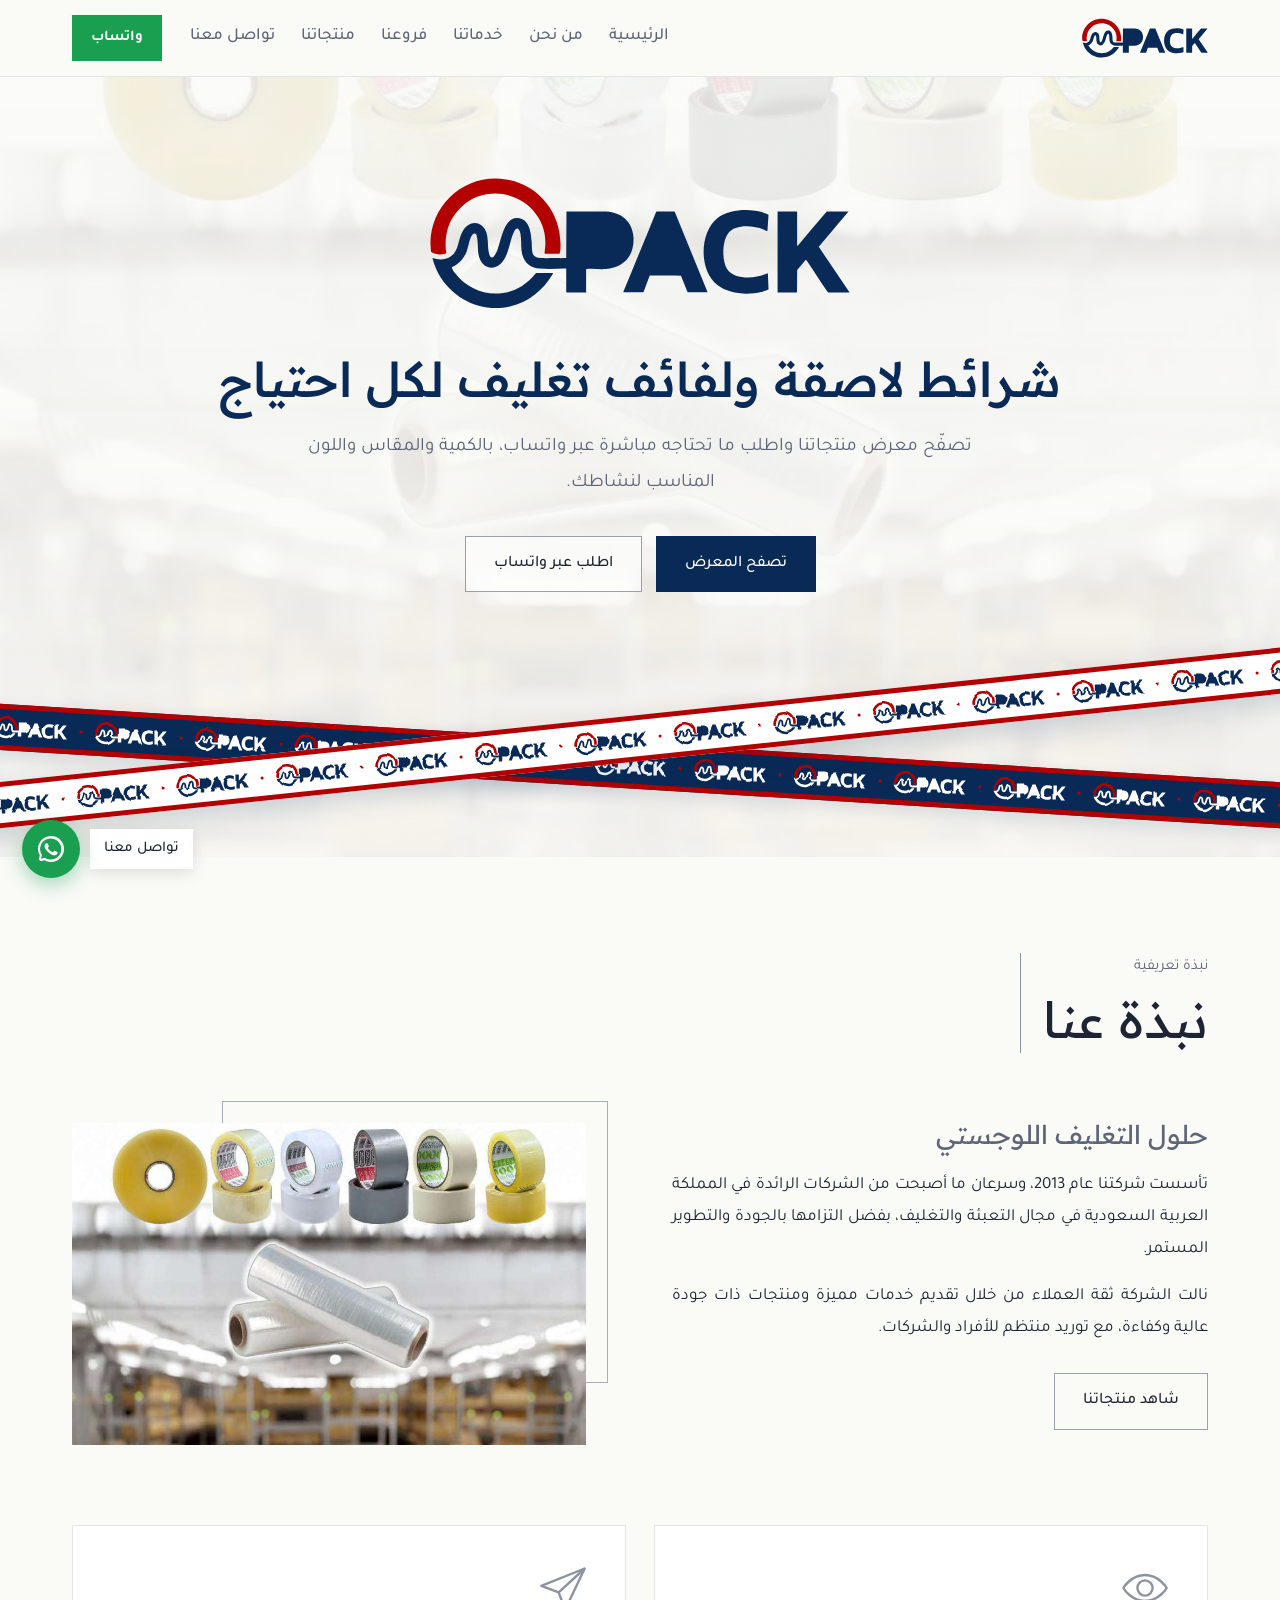
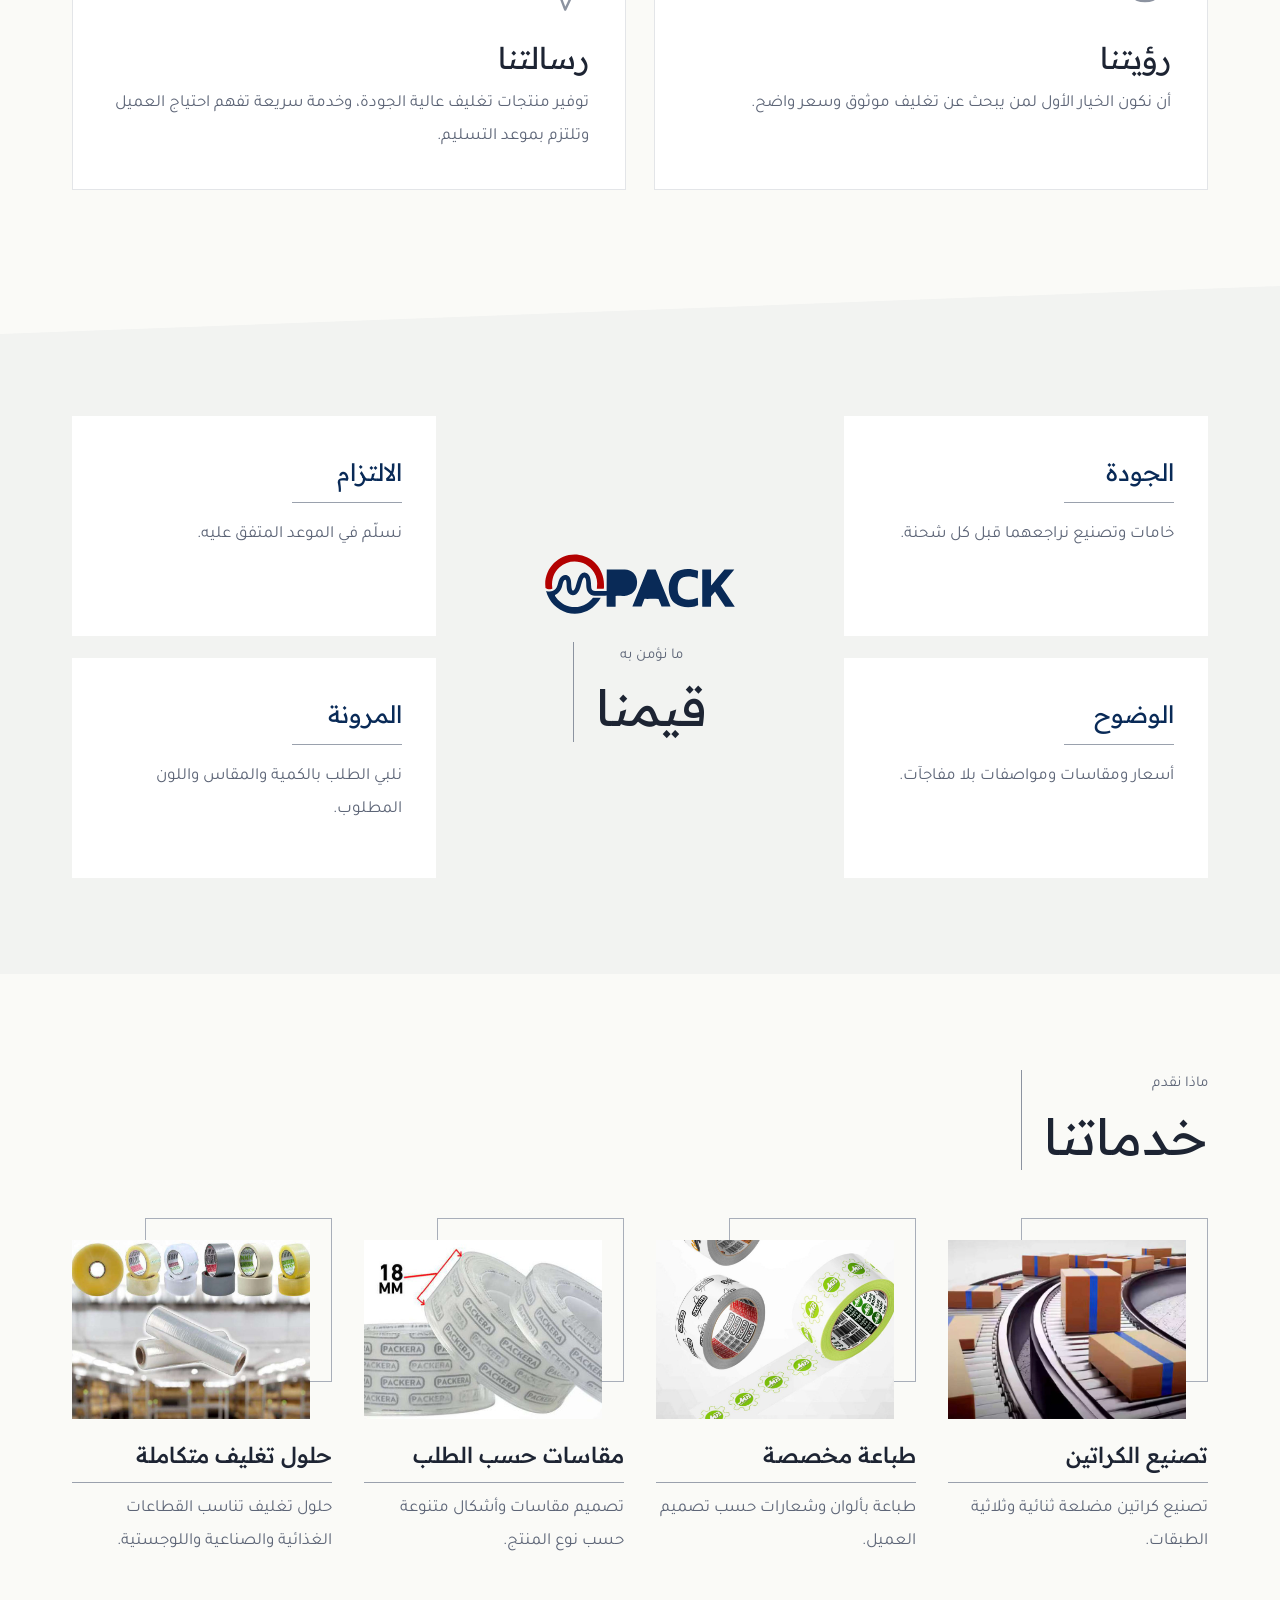
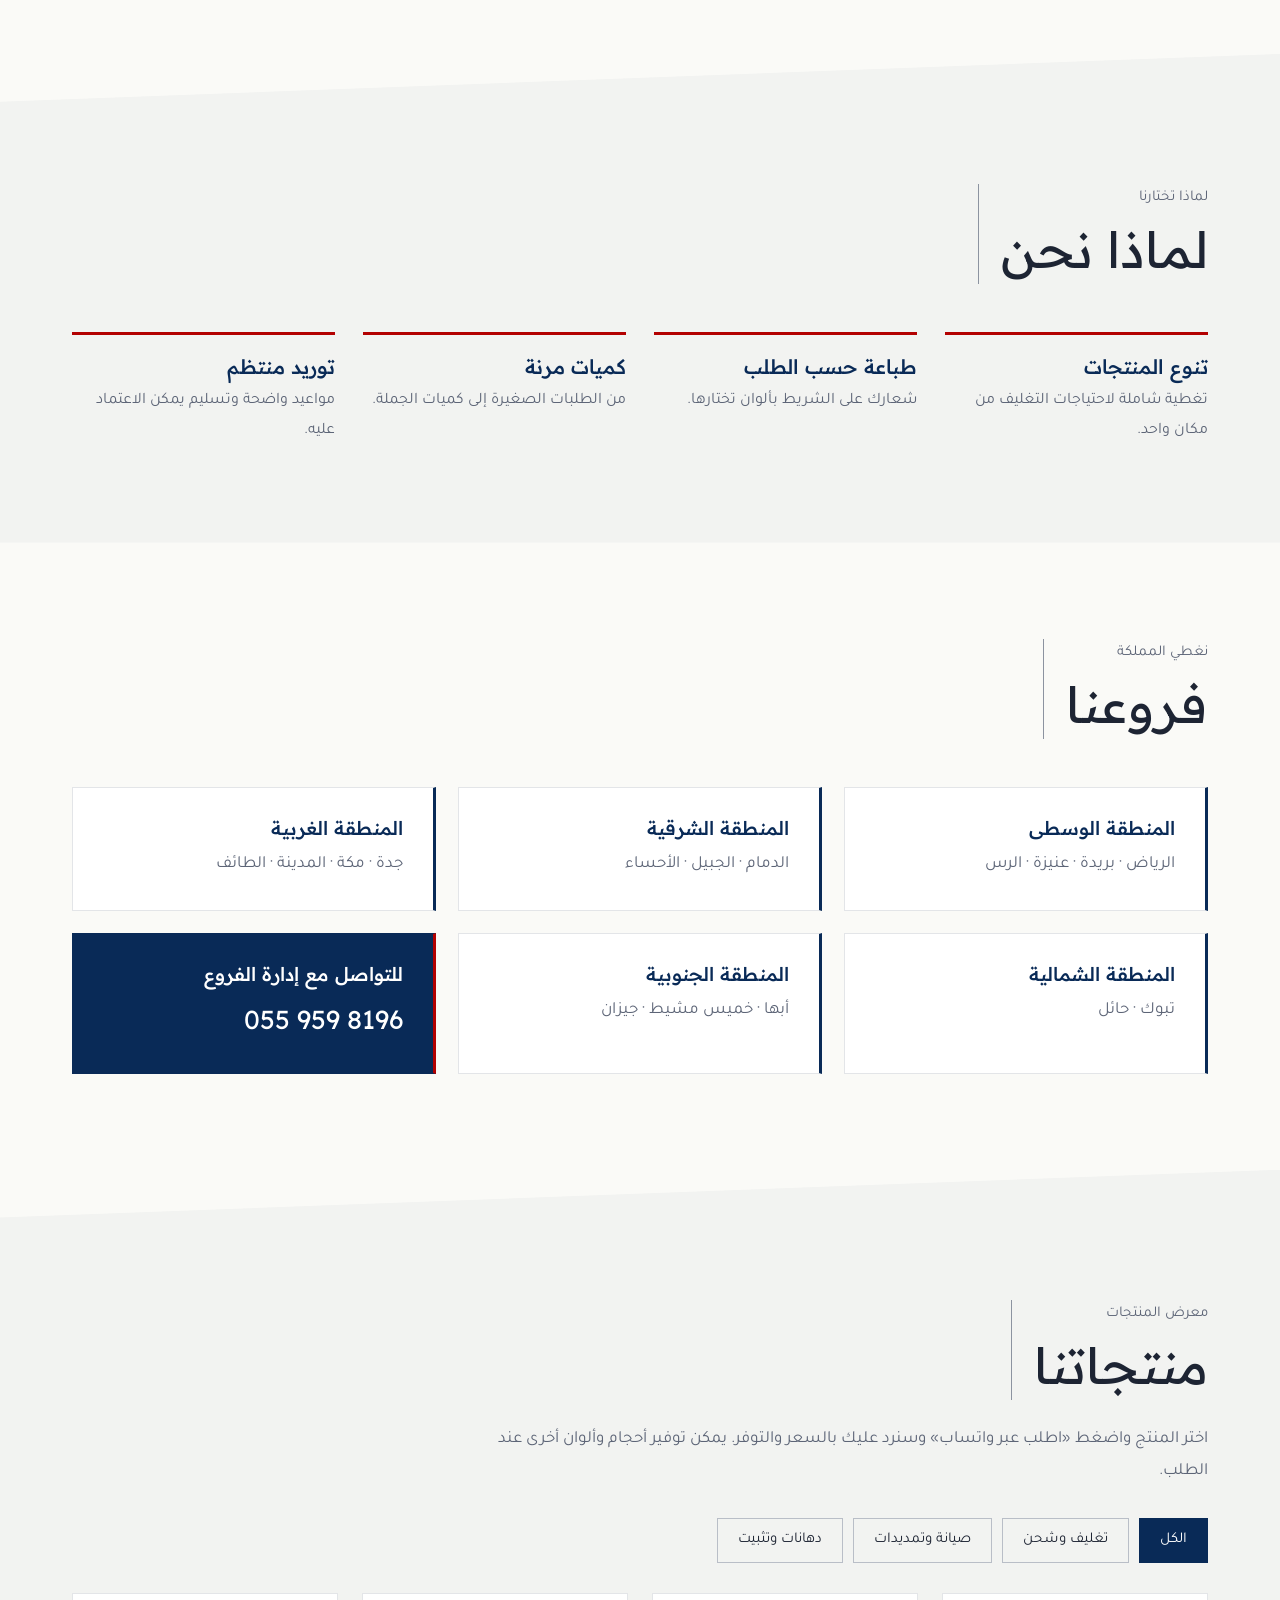
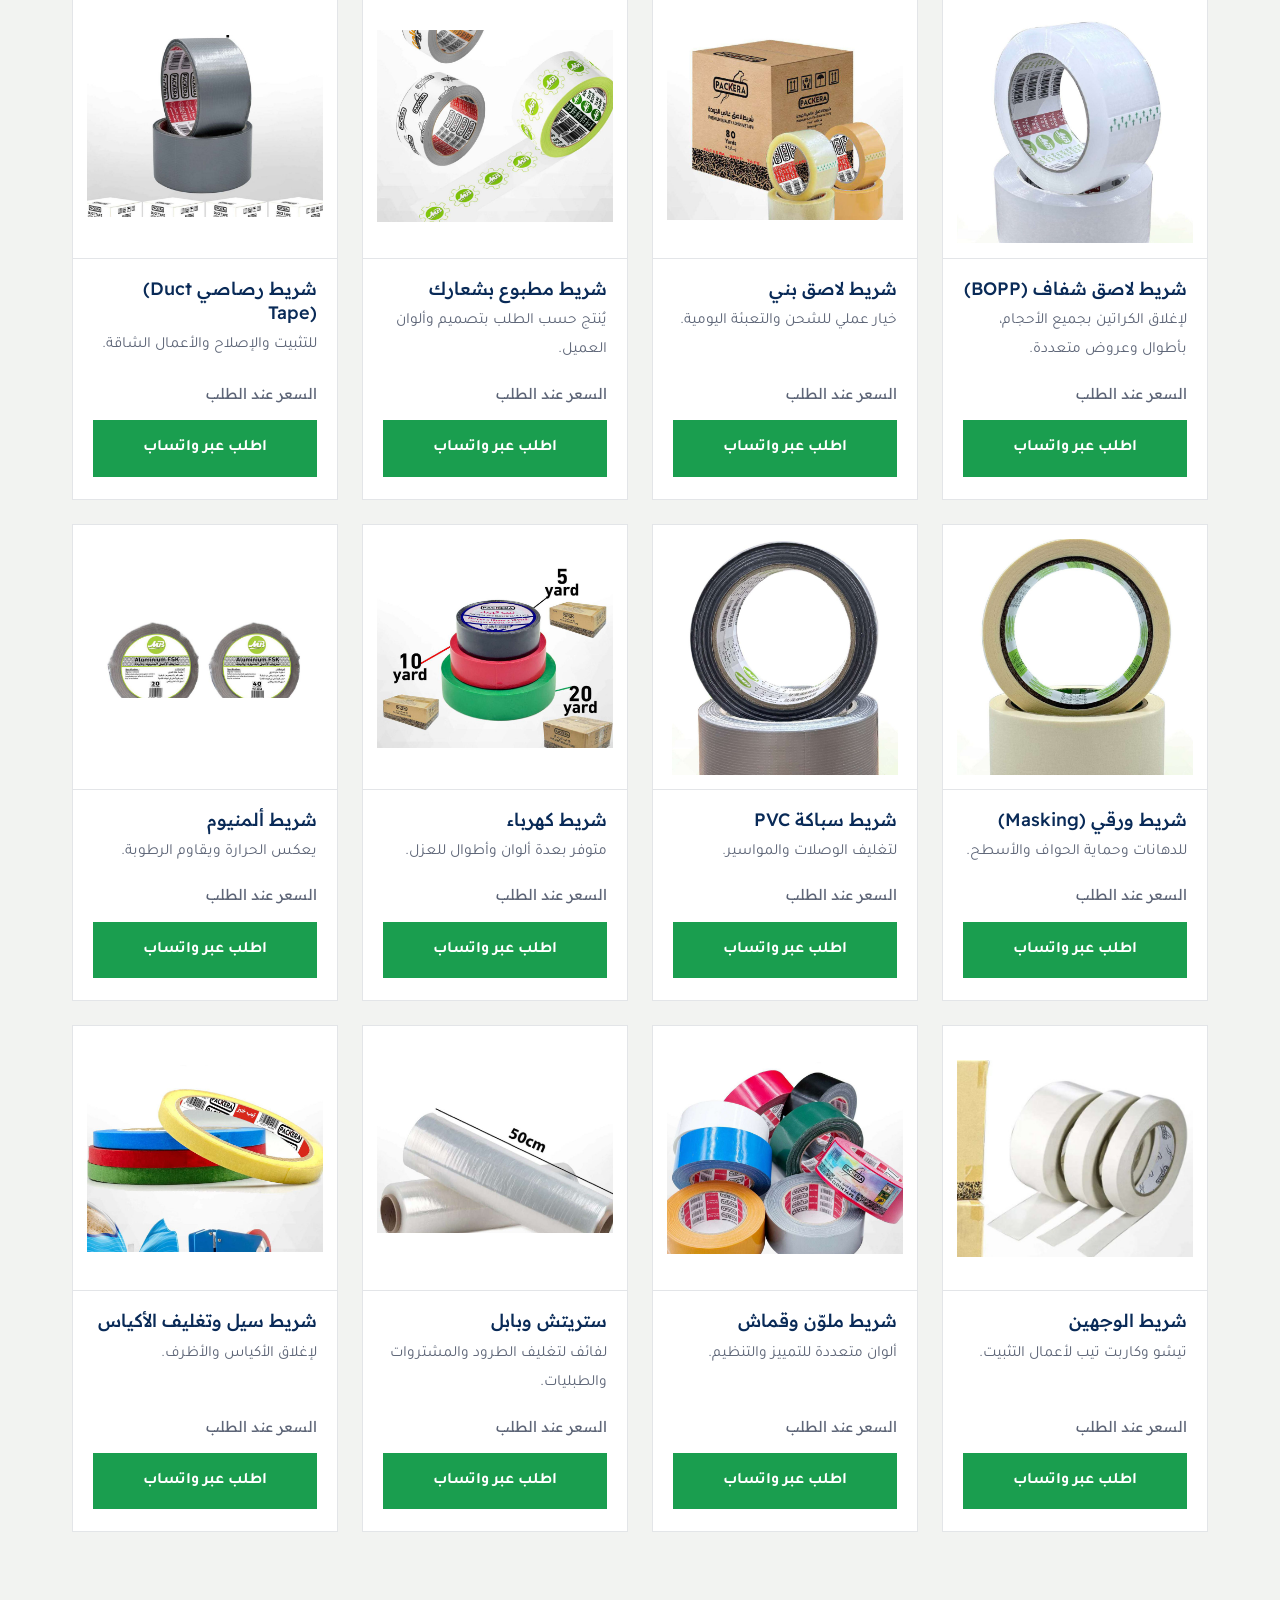
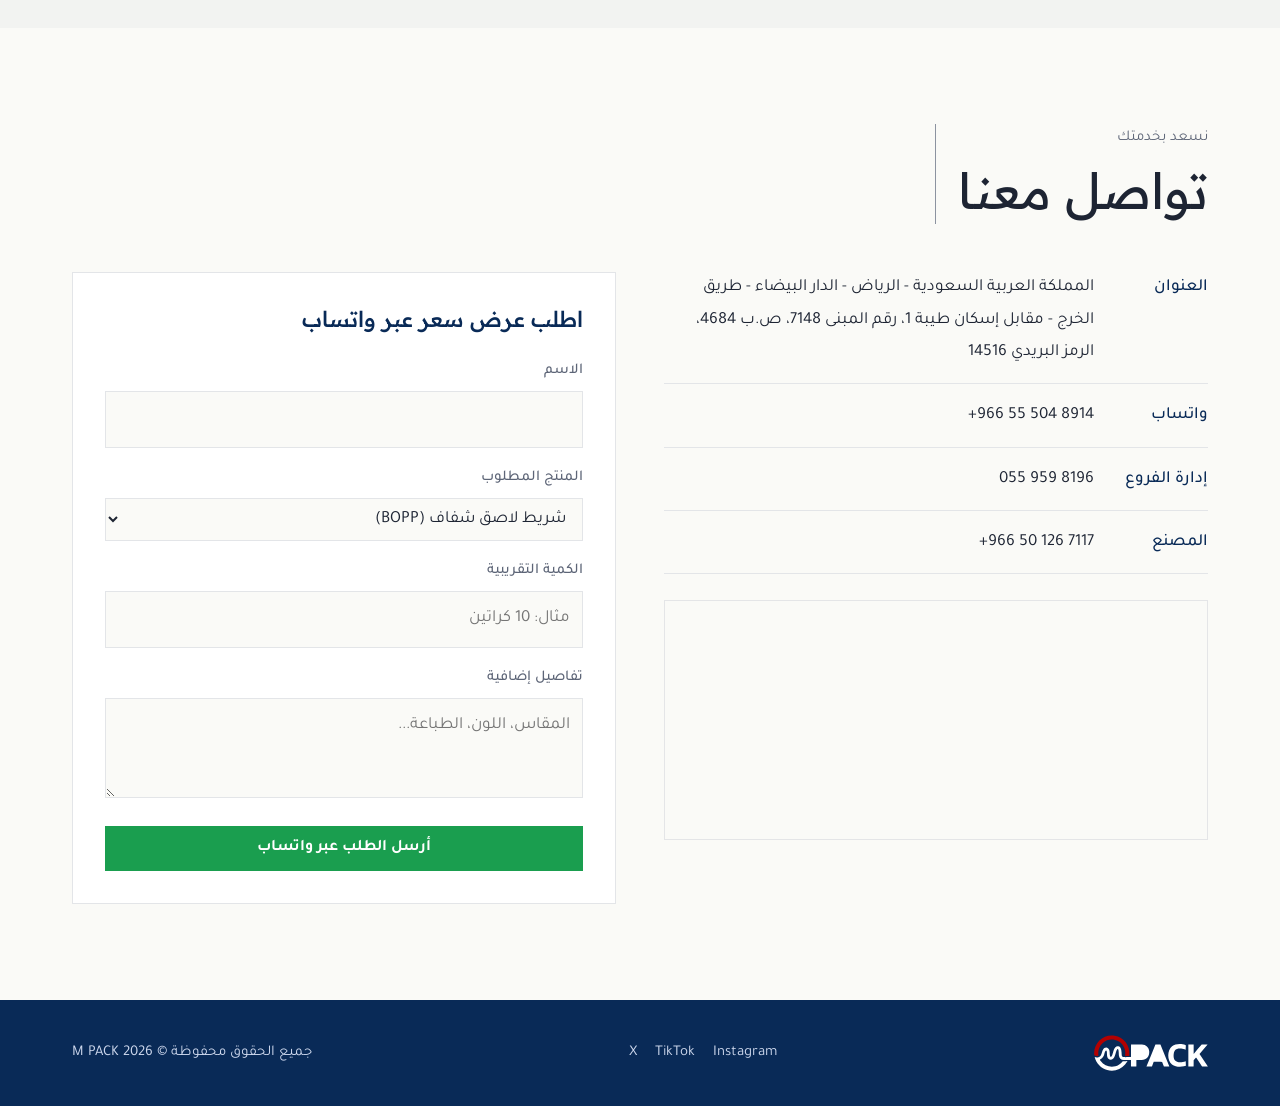
==== commit 24c74c89: "Hero: steeper logo strap crossed by a second strap Co-authored-by: Cursor <cursoragent@cursor.com>" ====
--- a/index.html
+++ b/index.html
@@ -42,7 +42,8 @@
       <a class="btn line" data-wa href="#">اطلب عبر واتساب</a>
     </div>
   </div>
-  <div class="strip" aria-hidden="true"><span>M PACK</span><span>M PACK</span><span>M PACK</span><span>M PACK</span><span>M PACK</span><span>M PACK</span><span>M PACK</span><span>M PACK</span><span>M PACK</span><span>M PACK</span></div>
+  <div class="strip back" aria-hidden="true"></div>
+  <div class="strip front" aria-hidden="true"></div>
 </section>
 
 <section id="about">
--- a/styles.css
+++ b/styles.css
@@ -43,7 +43,7 @@
 }
 
 /* hero */
-.hero{position:relative;overflow:hidden;text-align:center;padding:96px 0 170px;
+.hero{position:relative;overflow:hidden;text-align:center;padding:96px 0 calc(150px + 9vw);
   background:linear-gradient(rgba(250,250,247,.88),rgba(250,250,247,.93)),url(assets/hero.jpg) center/cover no-repeat}
 .hero .wrap{position:relative;z-index:1}
 .hero-logo{width:min(420px,78vw);height:auto;margin:0 auto 34px}
@@ -51,10 +51,9 @@
 .hero p{max-width:36em;margin:18px auto 34px;color:var(--muted);font-size:19px}
 .hero .acts{display:flex;gap:14px;justify-content:center;flex-wrap:wrap}
 .hero .btn.line{background:rgba(255,255,255,.6)}
-.strip{position:absolute;inset-inline:-5%;bottom:44px;transform:rotate(-2deg);background:#fff;color:var(--navy);border-block:5px solid var(--red);
-  white-space:nowrap;overflow:hidden;font-family:var(--head);font-weight:600;font-size:19px;padding:8px 0;direction:ltr;letter-spacing:.06em;box-shadow:0 6px 20px rgba(9,42,87,.08)}
-.strip span{display:inline-block;padding-inline:22px}
-.strip span::after{content:"";display:inline-block;width:9px;height:9px;border-radius:50%;background:var(--red);margin-inline-start:44px;vertical-align:middle}
+.strip{position:absolute;inset-inline:-12%;height:46px;border-block:5px solid var(--red);background-repeat:repeat-x;background-position:0 center;background-size:auto 24px}
+.strip.front{bottom:96px;transform:rotate(-6deg);z-index:1;background-color:#fff;background-image:url(assets/strap-tile.svg);box-shadow:0 10px 26px rgba(9,42,87,.16)}
+.strip.back{bottom:68px;transform:rotate(3.5deg);z-index:0;background-color:var(--navy);background-image:url(assets/strap-tile-white.svg);background-position:120px center;box-shadow:0 6px 18px rgba(9,42,87,.12)}
 
 /* sections */
 section{padding:96px 0}
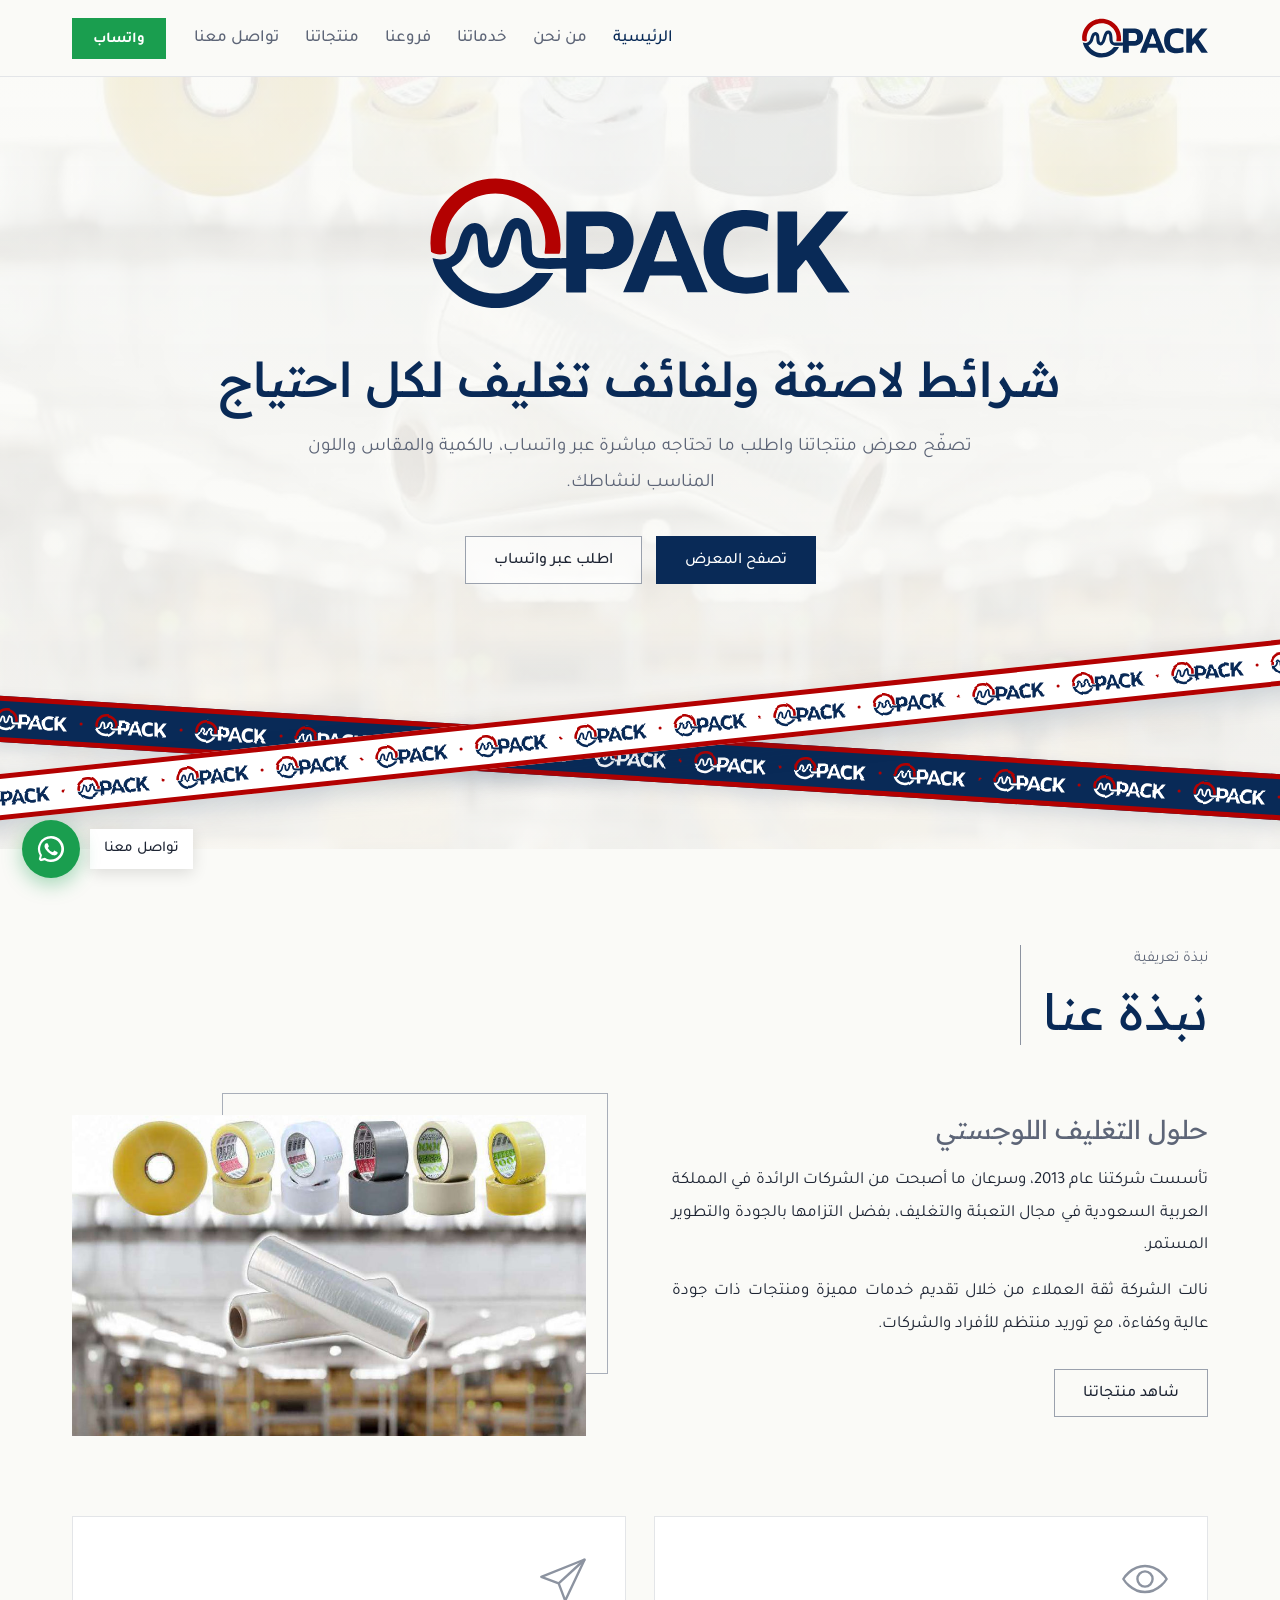
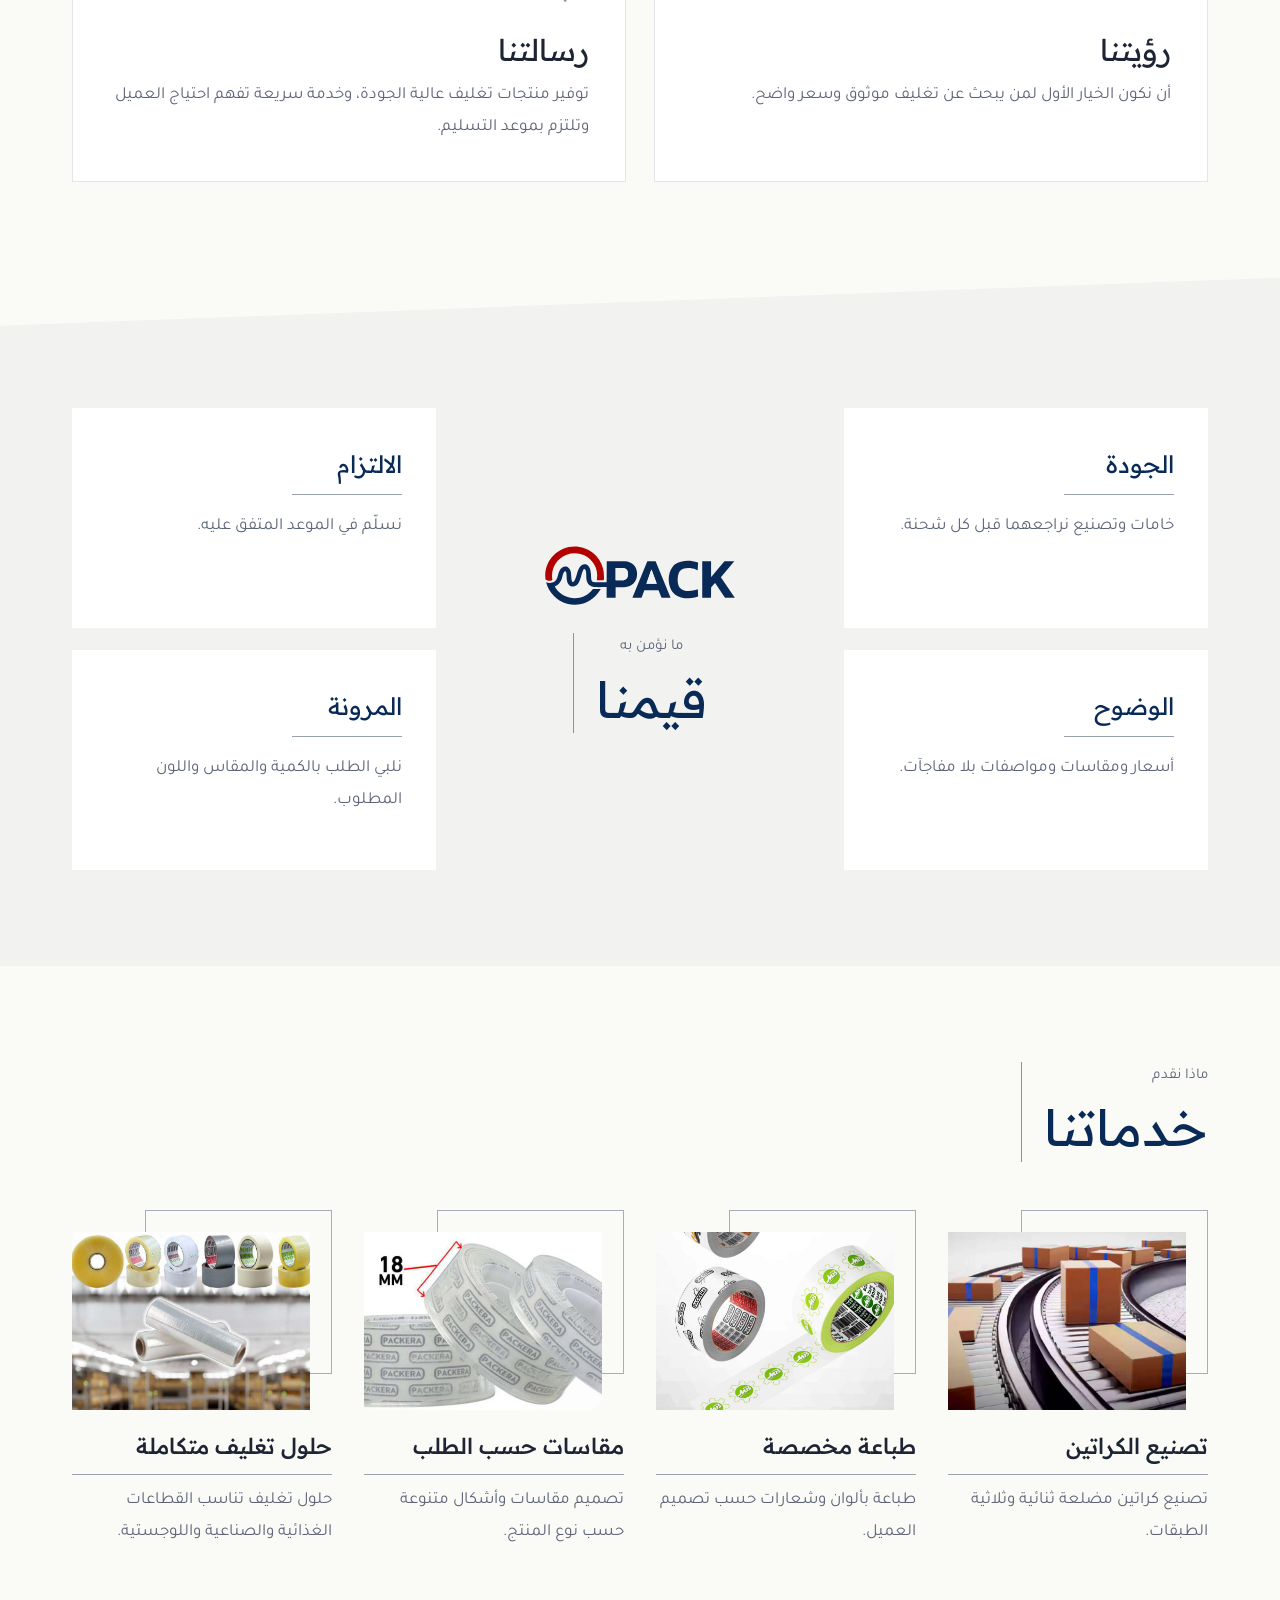
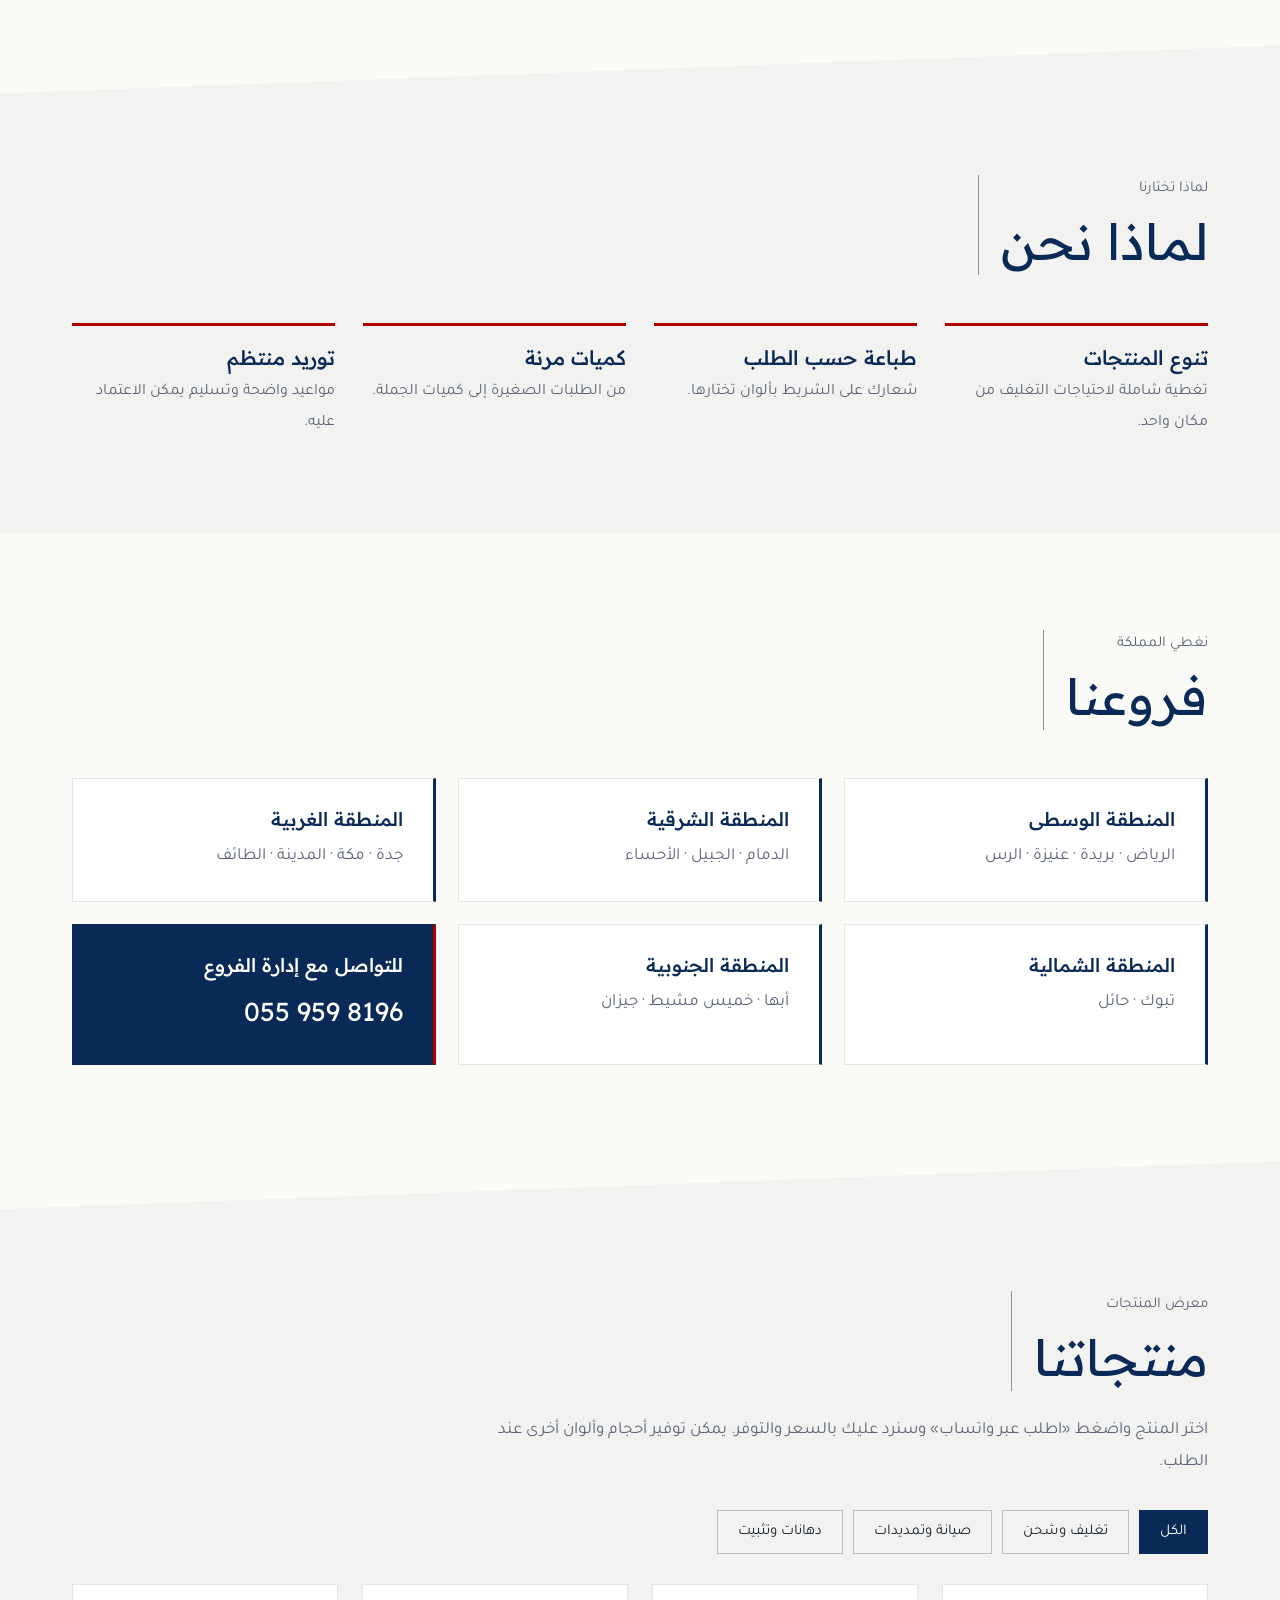
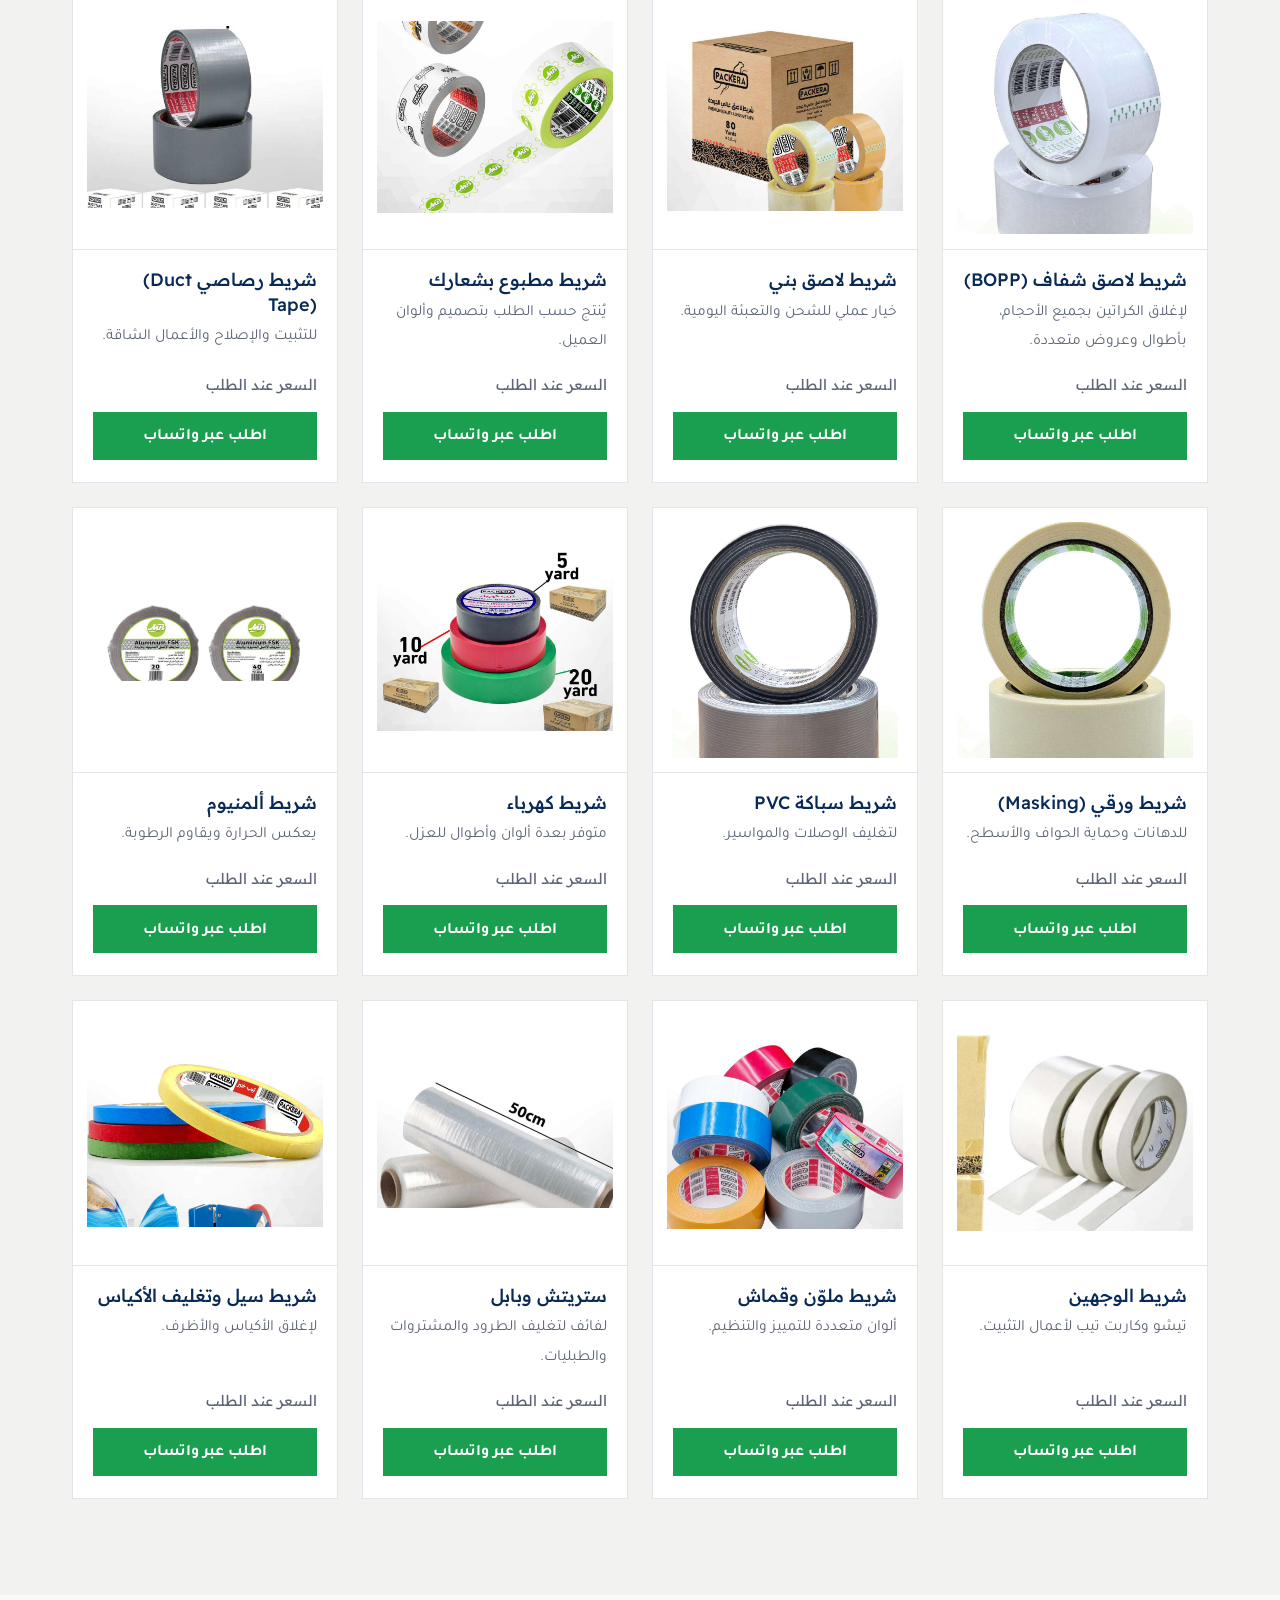
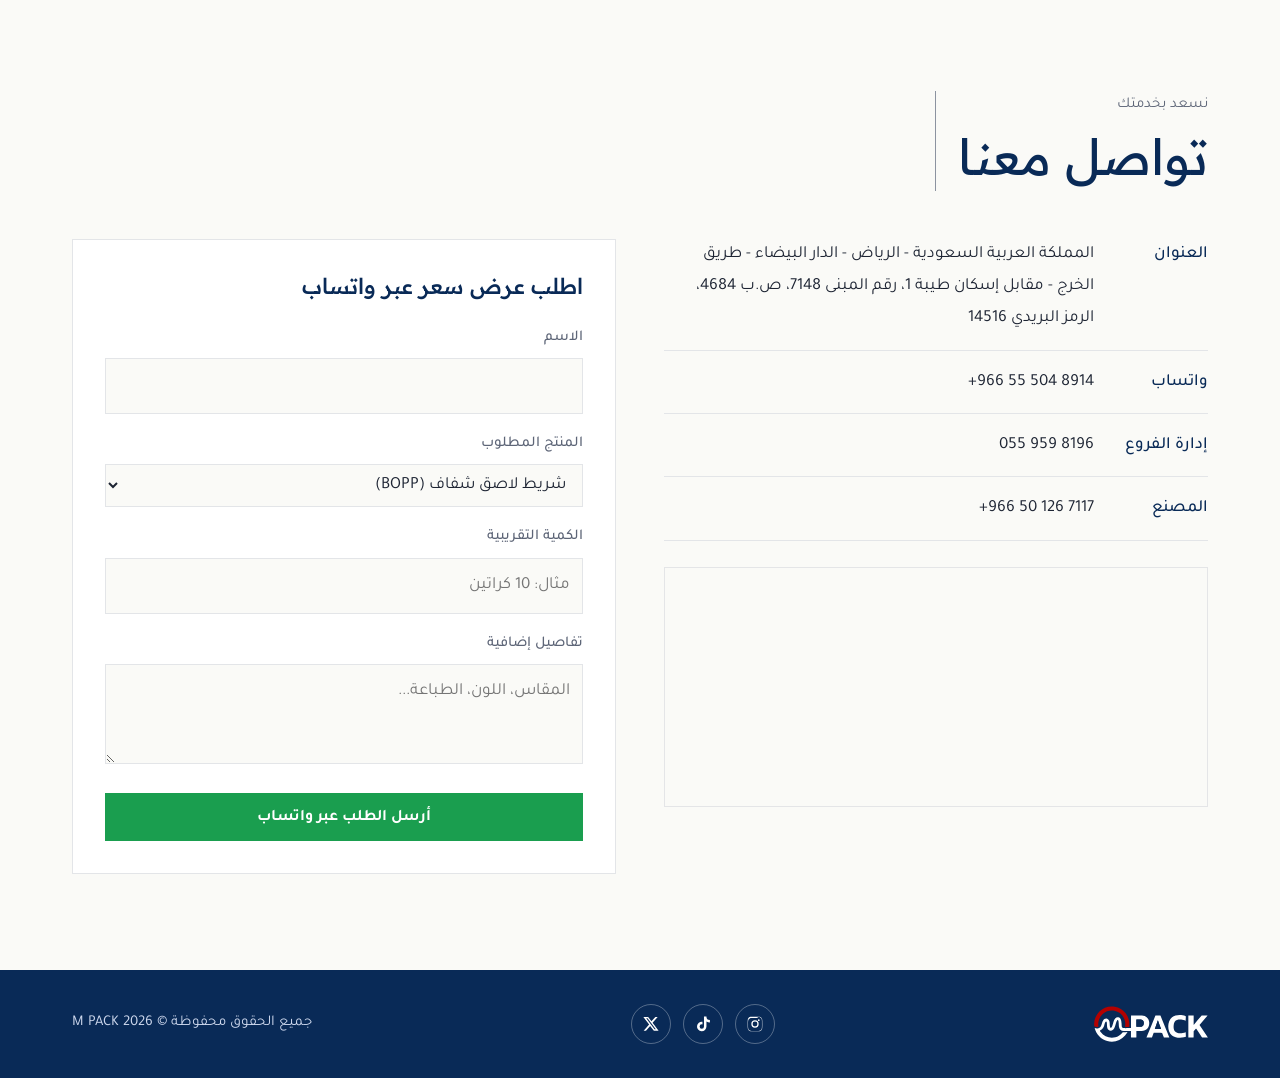
==== commit 651131ad: "Footer social icons; navy section headings Co-authored-by: Cursor <cursoragent@cursor.com>" ====
--- a/index.html
+++ b/index.html
@@ -250,7 +250,11 @@
 <footer>
   <div class="wrap">
     <a href="#top"><img src="assets/logo-white.svg" alt="M PACK" width="130" height="44"></a>
-    <div class="soc"><a href="#">Instagram</a><a href="#">TikTok</a><a href="#">X</a></div>
+    <div class="soc">
+      <a href="#" aria-label="Instagram"><svg viewBox="0 0 24 24" aria-hidden="true"><path d="M12 2.2c3.2 0 3.6 0 4.8.1 1.2.1 1.8.2 2.2.4.6.2 1 .5 1.4.9.4.4.7.8.9 1.4.2.4.4 1.1.4 2.2.1 1.3.1 1.6.1 4.8s0 3.6-.1 4.8c-.1 1.2-.2 1.8-.4 2.2-.2.6-.5 1-.9 1.4-.4.4-.8.7-1.4.9-.4.2-1.1.4-2.2.4-1.3.1-1.6.1-4.8.1s-3.6 0-4.8-.1c-1.2-.1-1.8-.2-2.2-.4-.6-.2-1-.5-1.4-.9-.4-.4-.7-.8-.9-1.4-.2-.4-.4-1.1-.4-2.2C2.2 15.6 2.2 15.2 2.2 12s0-3.6.1-4.8c.1-1.2.2-1.8.4-2.2.2-.6.5-1 .9-1.4.4-.4.8-.7 1.4-.9.4-.2 1.1-.4 2.2-.4C8.4 2.2 8.8 2.2 12 2.2zm0 1.8c-3.1 0-3.5 0-4.7.1-1.1.1-1.7.2-2.1.4-.5.2-.9.4-1.2.8-.4.4-.6.7-.8 1.2-.2.4-.3 1-.4 2.1C2.7 8.5 2.7 8.9 2.7 12s0 3.5.1 4.7c.1 1.1.2 1.7.4 2.1.2.5.4.9.8 1.2.4.4.7.6 1.2.8.4.2 1 .3 2.1.4 1.2.1 1.6.1 4.7.1s3.5 0 4.7-.1c1.1-.1 1.7-.2 2.1-.4.5-.2.9-.4 1.2-.8.4-.4.6-.7.8-1.2.2-.4.3-1 .4-2.1.1-1.2.1-1.6.1-4.7s0-3.5-.1-4.7c-.1-1.1-.2-1.7-.4-2.1-.2-.5-.4-.9-.8-1.2-.4-.4-.7-.6-1.2-.8-.4-.2-1-.3-2.1-.4C15.5 4 15.1 4 12 4zm0 3.1a4.9 4.9 0 1 1 0 9.8 4.9 4.9 0 0 1 0-9.8zm0 8.1a3.2 3.2 0 1 0 0-6.4 3.2 3.2 0 0 0 0 6.4zm6.2-8.3a1.1 1.1 0 1 1-2.3 0 1.1 1.1 0 0 1 2.3 0z"/></svg></a>
+      <a href="#" aria-label="TikTok"><svg viewBox="0 0 24 24" aria-hidden="true"><path d="M16.6 2h-3.3v13.3a2.9 2.9 0 1 1-2.9-2.9c.3 0 .6 0 .9.1V9.1a6.3 6.3 0 1 0 5.3 6.2V8.6a7.9 7.9 0 0 0 4.6 1.5V6.8a4.6 4.6 0 0 1-4.6-4.8z"/></svg></a>
+      <a href="#" aria-label="X"><svg viewBox="0 0 24 24" aria-hidden="true"><path d="M17.8 2.5h3.1l-6.8 7.8 8 10.6h-6.3l-4.9-6.4-5.6 6.4H2.2l7.3-8.3L1.8 2.5h6.4l4.4 5.9 5.2-5.9zm-1.1 16.5h1.7L7.4 4.3H5.6L16.7 19z"/></svg></a>
+    </div>
     <div>جميع الحقوق محفوظة © <span id="yr"></span> M PACK</div>
   </div>
 </footer>
--- a/styles.css
+++ b/styles.css
@@ -16,28 +16,29 @@
 .wrap{max-width:1180px;margin:0 auto;padding:0 22px}
 :focus-visible{outline:3px solid var(--red);outline-offset:3px}
 
-.btn{display:inline-flex;align-items:center;justify-content:center;gap:8px;padding:12px 28px;font-weight:500;text-decoration:none;font-family:var(--body);border:1px solid transparent;cursor:pointer;font-size:16px;transition:background .2s,color .2s,border-color .2s}
+.btn{display:inline-flex;align-items:center;justify-content:center;gap:8px;padding:16.5px 28px 13.5px;line-height:1;font-weight:500;text-decoration:none;font-family:var(--body);border:1px solid transparent;cursor:pointer;font-size:16px;transition:background .2s,color .2s,border-color .2s}
 .btn.navy{background:var(--navy);color:#fff}
 .btn.navy:hover{background:#0d3a78}
 .btn.line{border-color:#9aa1ad;color:var(--ink);background:transparent}
 .btn.line:hover{border-color:var(--navy);color:var(--navy)}
 .btn.wa{background:var(--wa);color:#fff;font-weight:700}
 .btn.wa:hover{background:var(--wa-dark)}
-.btn.sm{padding:8px 18px;font-size:15px}
+.btn.sm{padding:13.5px 20px 10.5px;font-size:15px}
 
 /* header */
 .bar{position:sticky;top:0;z-index:30;background:rgba(250,250,247,.92);backdrop-filter:saturate(1.4) blur(10px);-webkit-backdrop-filter:saturate(1.4) blur(10px);border-bottom:1px solid var(--line)}
 .bar .wrap{display:flex;align-items:center;gap:28px;height:var(--bar)}
 .brand img{height:42px;width:auto}
-nav{display:flex;gap:26px;margin-inline-start:auto}
-nav a{text-decoration:none;color:var(--muted);font-weight:500;padding:6px 0;border-bottom:2px solid transparent}
-nav a:hover{color:var(--navy);border-bottom-color:var(--red)}
+nav{display:flex;align-items:center;gap:26px;margin-inline-start:auto}
+nav a{text-decoration:none;color:var(--muted);font-weight:500;line-height:1;padding:0}
+nav a:hover{color:var(--navy)}
+nav a.active{color:var(--navy)}
 .menu-btn{display:none;background:none;border:0;padding:8px;cursor:pointer}
 .menu-btn span{display:block;width:24px;height:2px;background:var(--navy);margin:5px 0}
 @media(max-width:900px){
   nav{display:none;position:absolute;top:var(--bar);inset-inline:0;flex-direction:column;gap:0;background:var(--bg);border-bottom:1px solid var(--line);padding:8px 22px 16px}
   nav.open{display:flex}
-  nav a{padding:10px 0;border-bottom:1px solid var(--line)}
+  nav a{padding:14px 0;border-bottom:1px solid var(--line)}
   .bar .btn.sm{margin-inline-start:auto}
   .menu-btn{display:block}
 }
@@ -60,7 +61,7 @@
 .alt{background:var(--soft);clip-path:polygon(0 48px,100% 0,100% 100%,0 100%);padding-top:130px}
 .title{display:inline-block;border-inline-end:1px solid #8c93a0;padding-inline-end:22px;margin-bottom:48px}
 .title small{display:block;color:var(--muted);font-size:15px;margin-bottom:4px}
-.title h2{font-size:clamp(32px,4vw,50px);font-weight:400;color:var(--ink)}
+.title h2{font-size:clamp(32px,4vw,50px);font-weight:400;color:var(--navy)}
 .lead{color:var(--muted);max-width:44em;margin:-24px 0 30px}
 
 /* framed image */
@@ -176,7 +177,11 @@
 footer{background:var(--navy);color:#cfd9ee;padding:34px 0;font-size:15px}
 footer .wrap{display:flex;flex-wrap:wrap;gap:18px;justify-content:space-between;align-items:center}
 footer img{height:38px;width:auto}
-footer .soc{display:flex;gap:18px}
+footer .soc{display:flex;gap:12px}
+footer .soc a{display:grid;place-items:center;width:40px;height:40px;border-radius:50%;border:1px solid rgba(255,255,255,.3);transition:background .2s,border-color .2s}
+footer .soc a:hover{background:#fff;border-color:#fff}
+footer .soc svg{width:18px;height:18px;fill:#fff;transition:fill .2s}
+footer .soc a:hover svg{fill:var(--navy)}
 footer a{text-decoration:none}
 footer a:hover{color:#fff;text-decoration:underline}
 
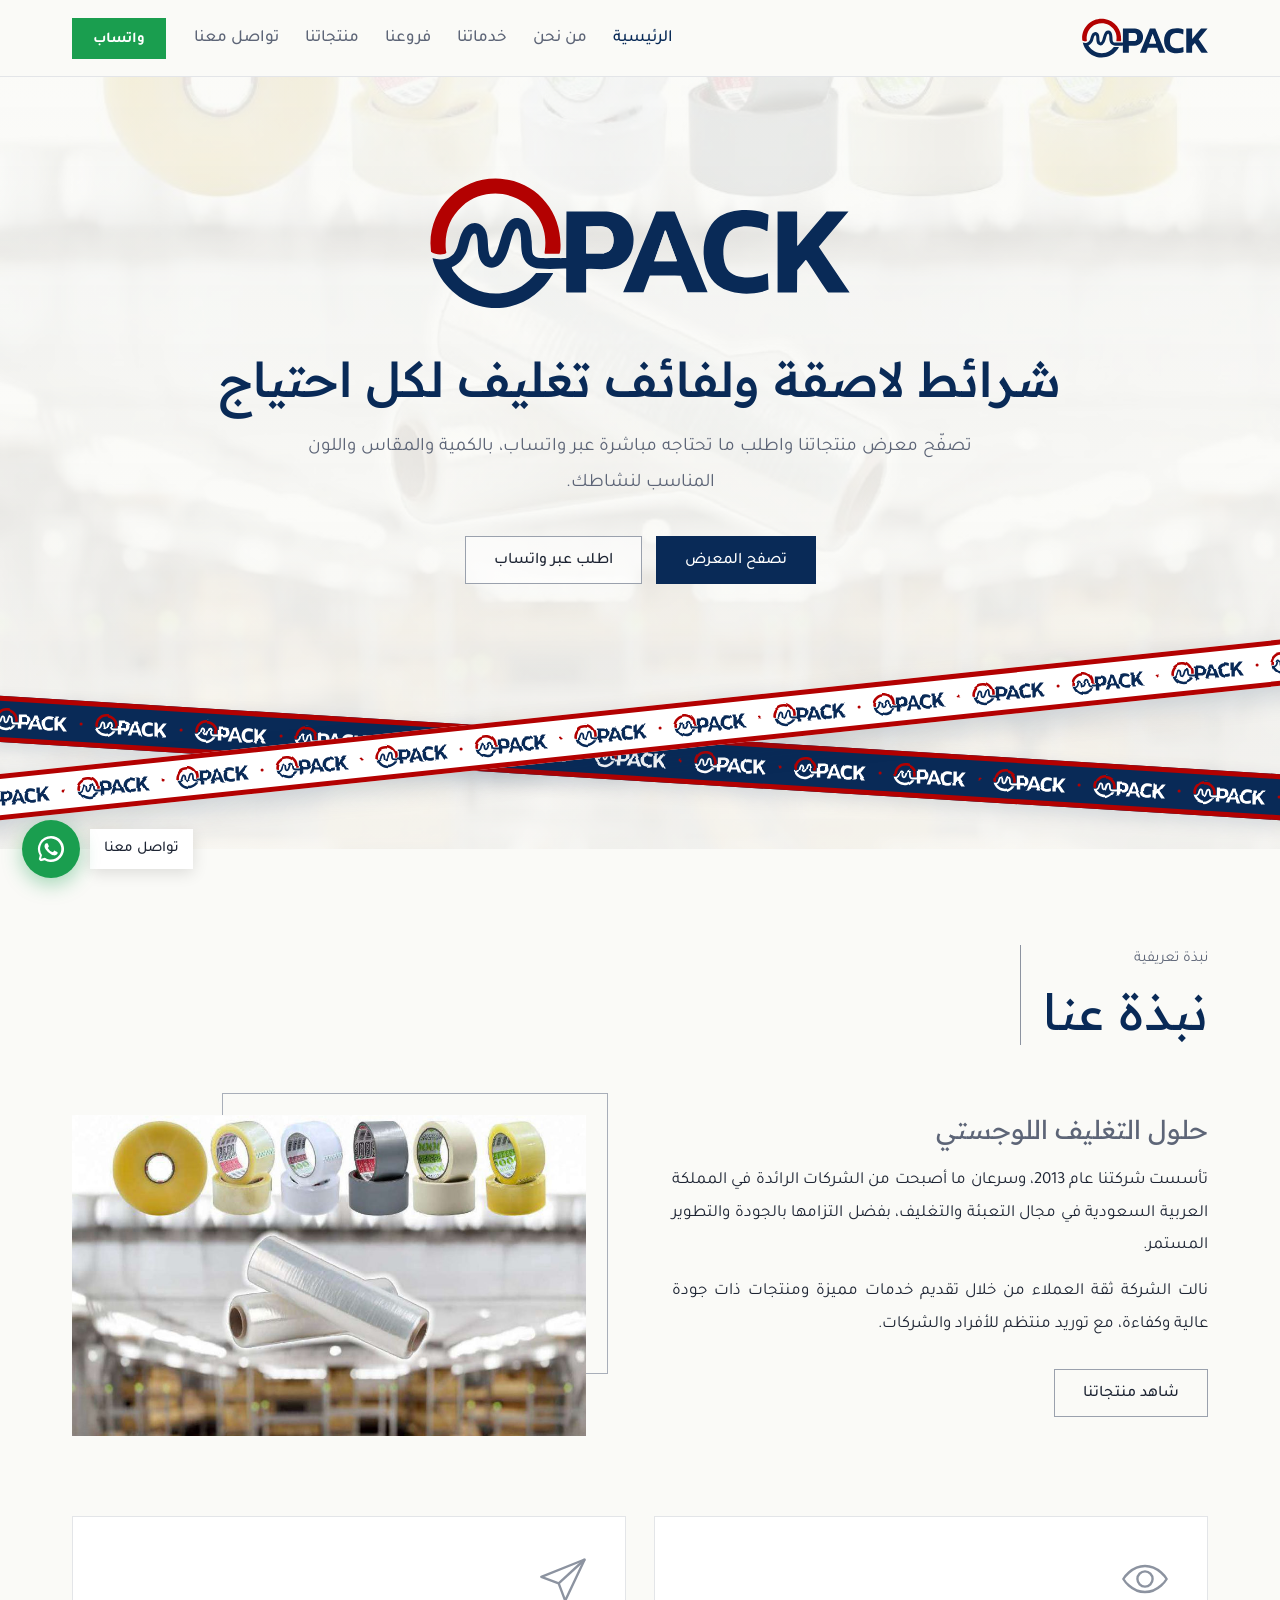
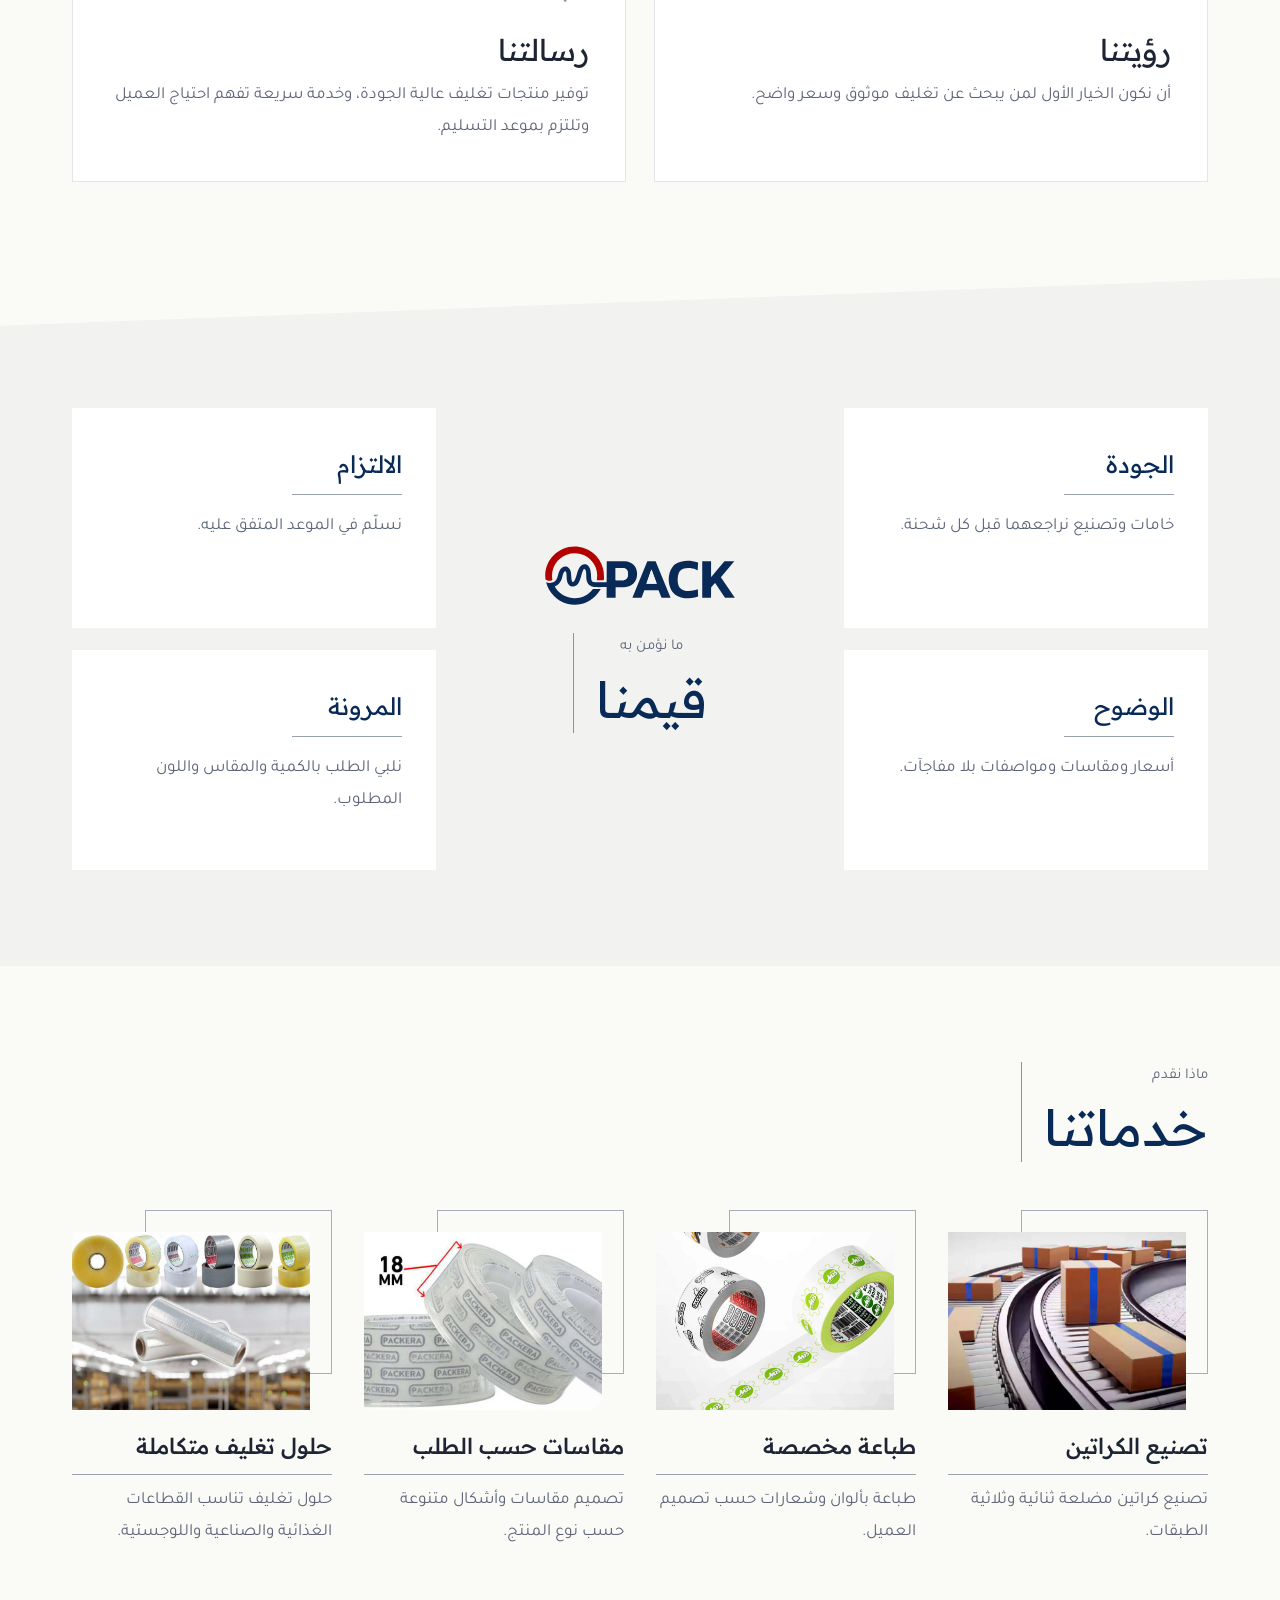
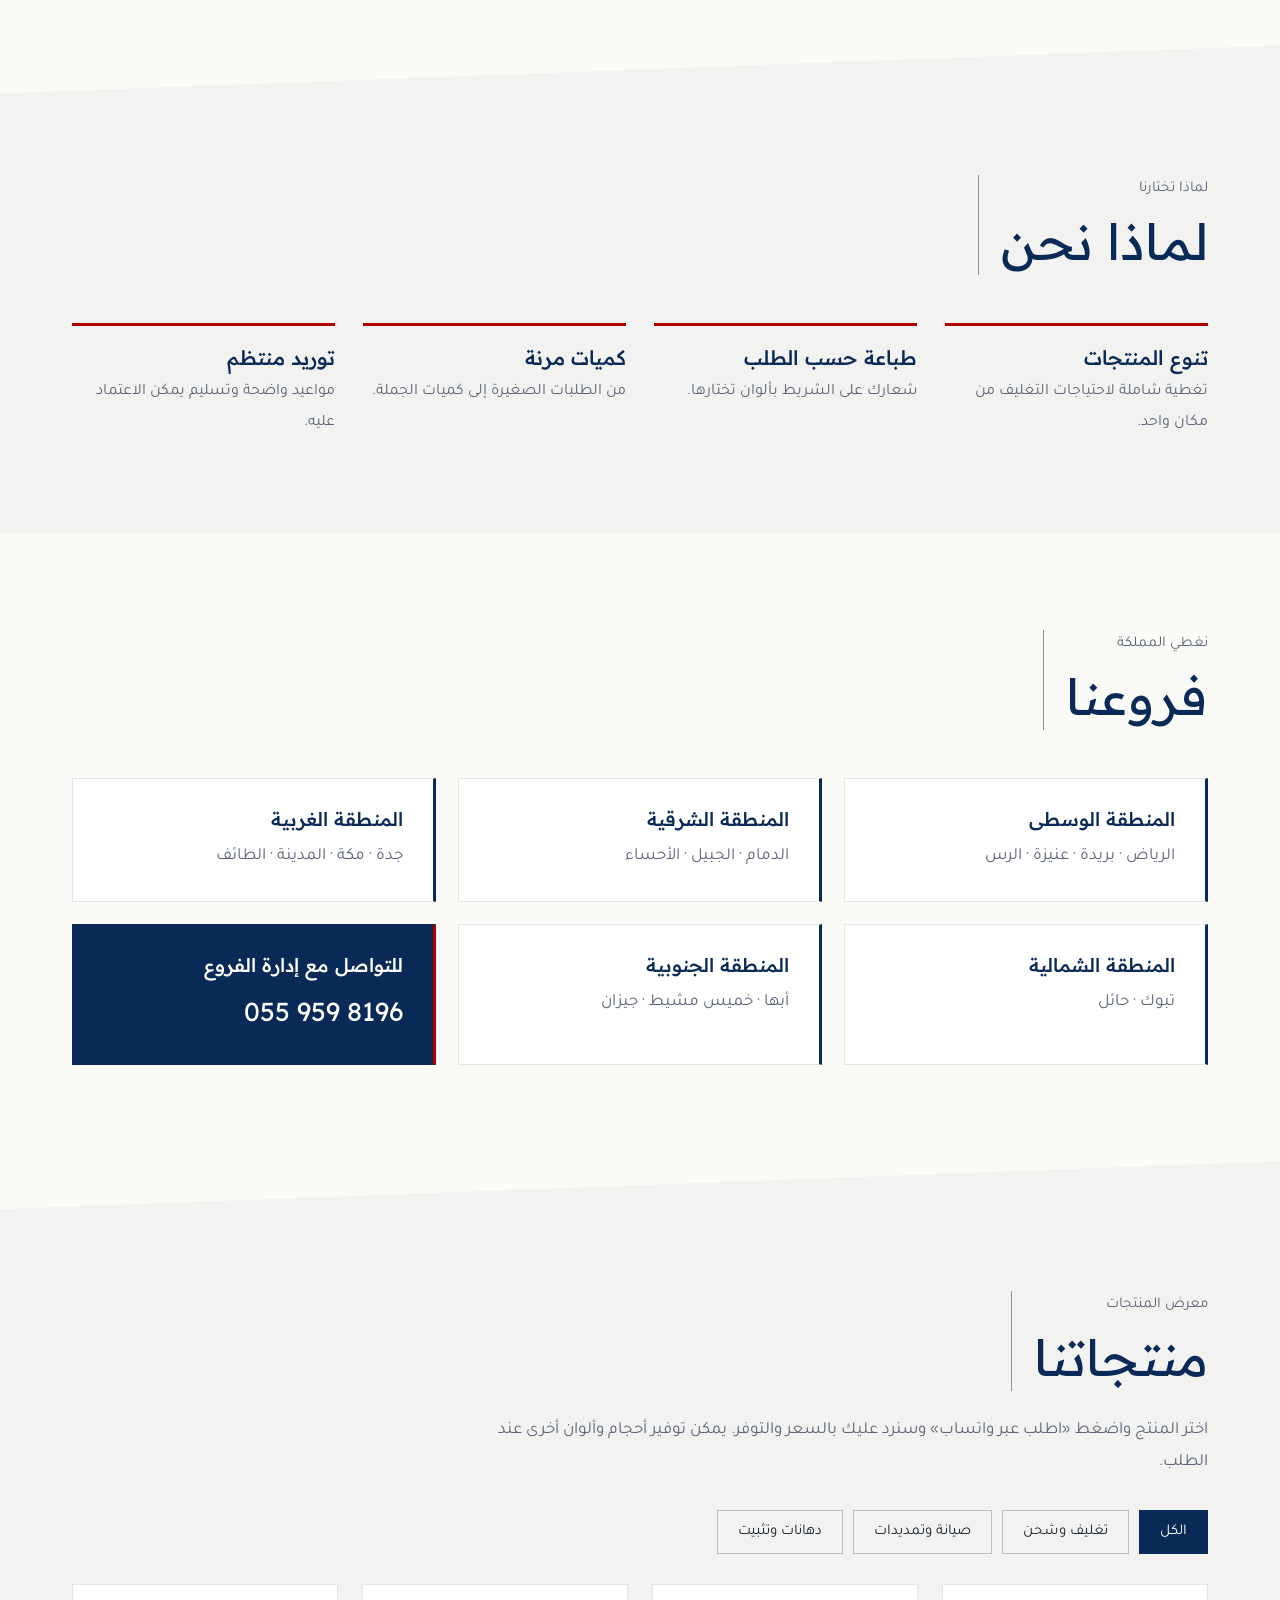
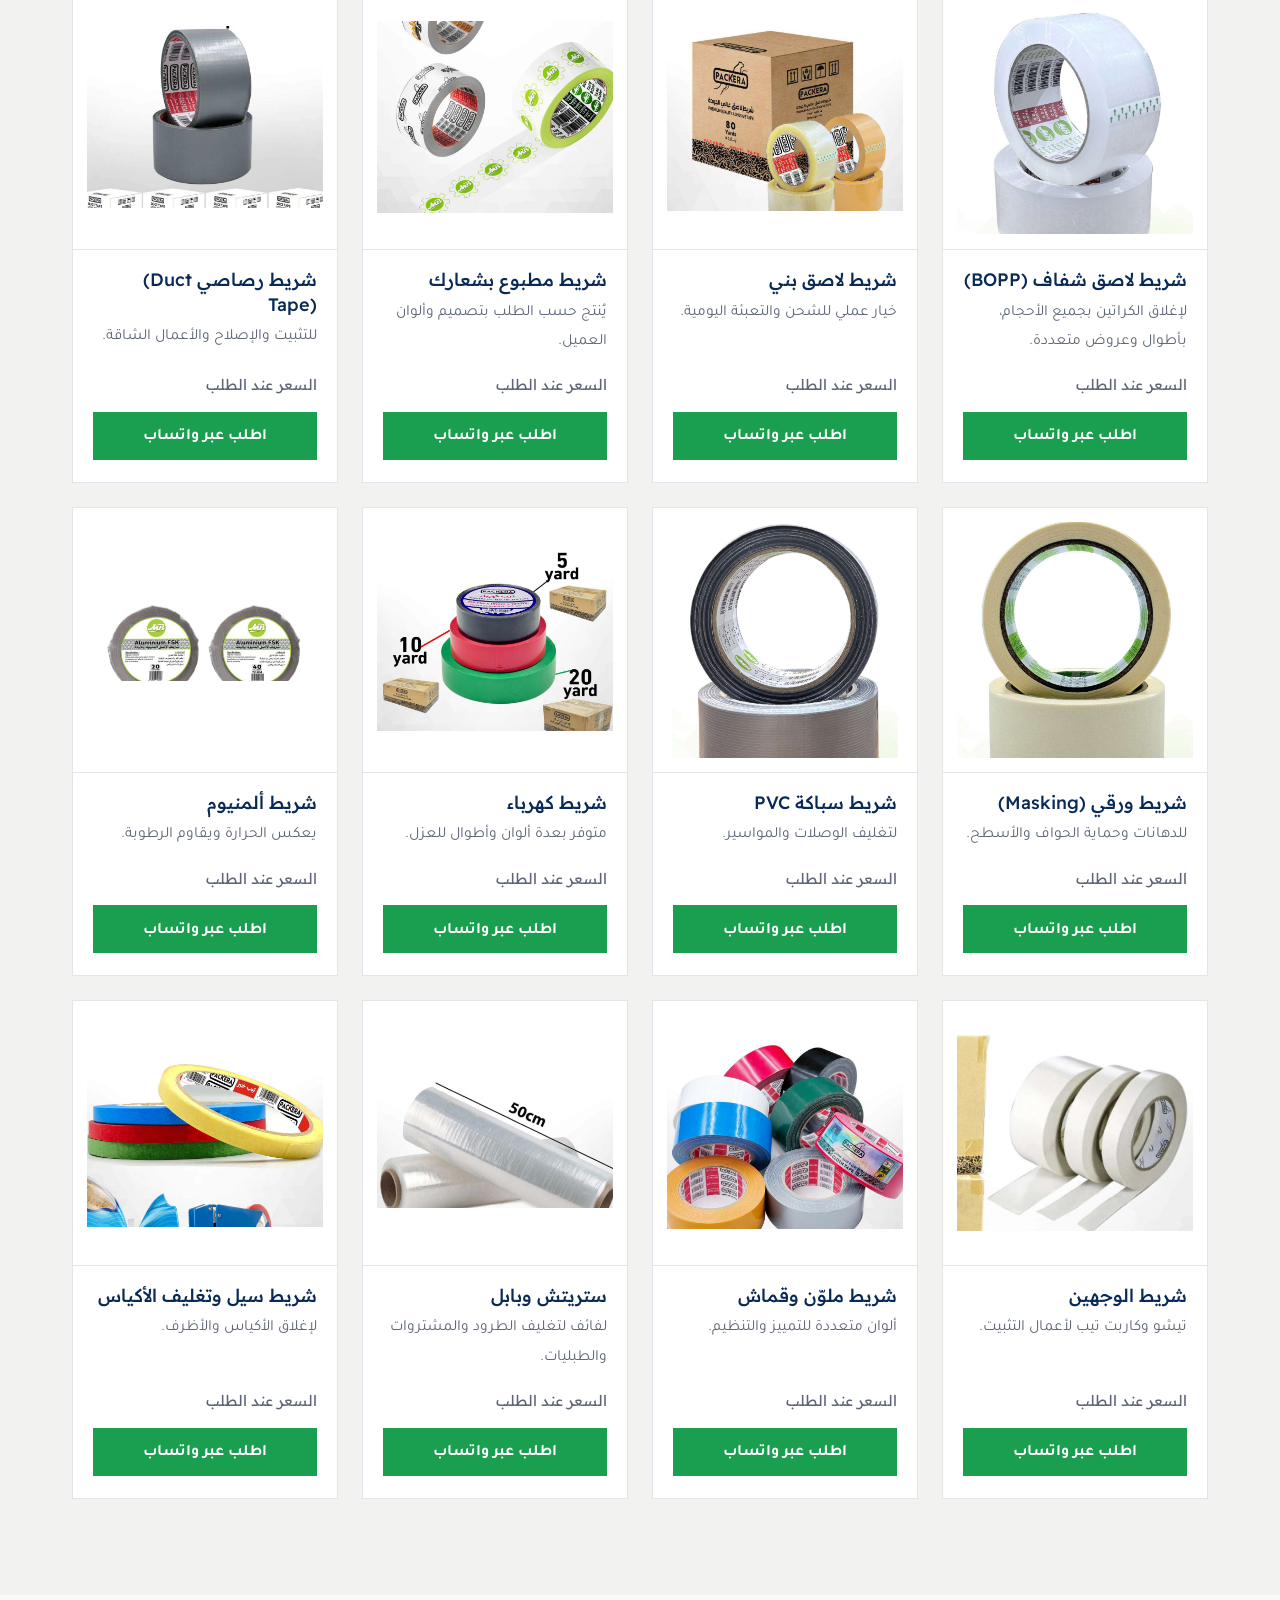
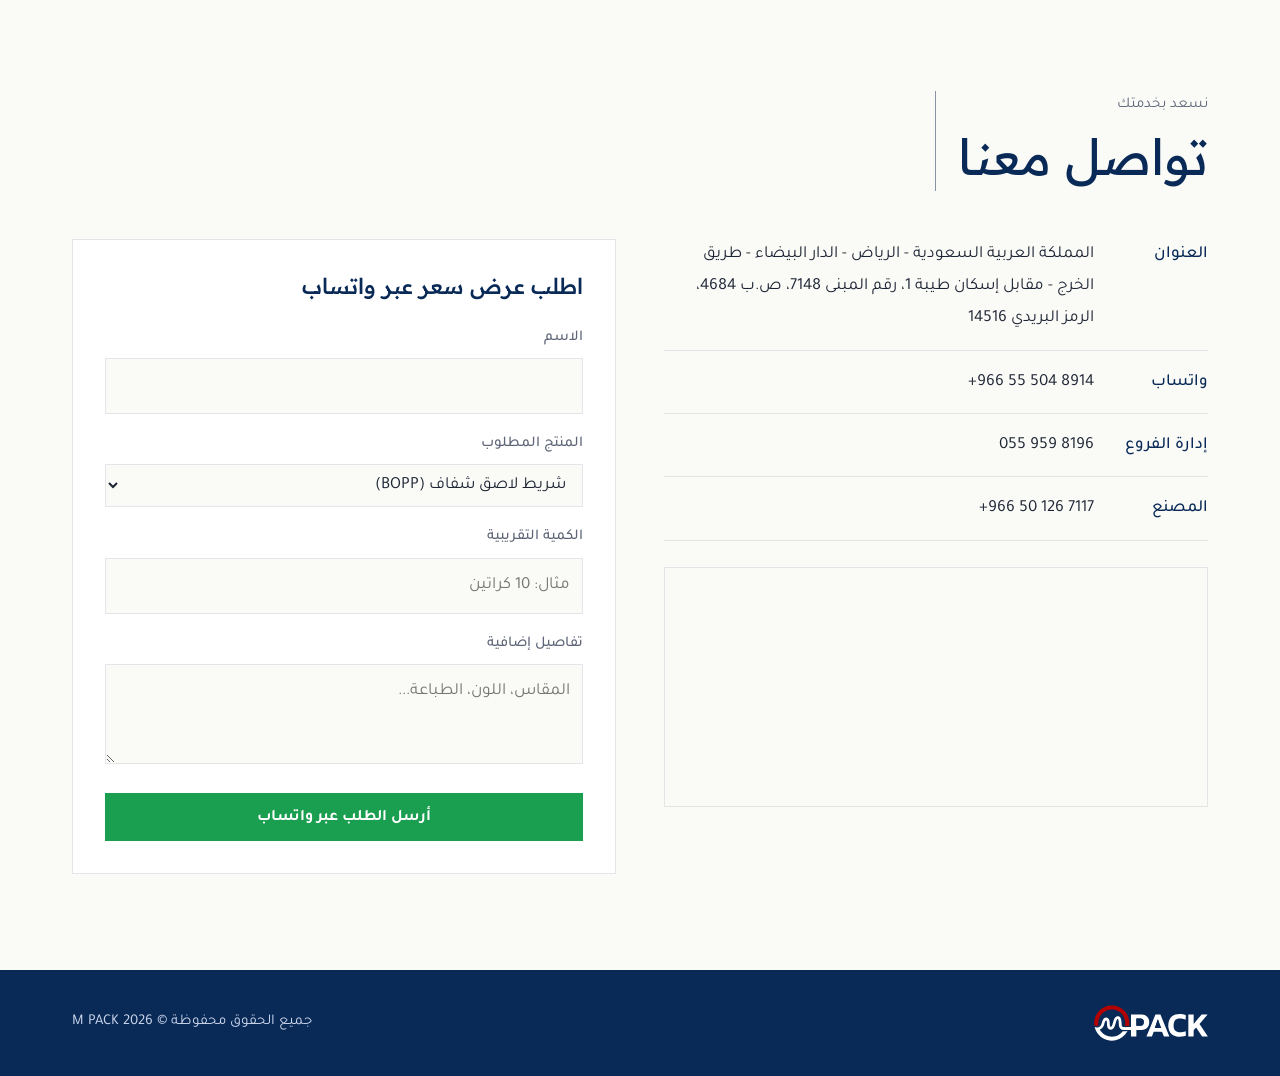
==== commit 92bb6432: "Remove social links from footer Co-authored-by: Cursor <cursoragent@cursor.com>" ====
--- a/index.html
+++ b/index.html
@@ -250,11 +250,6 @@
 <footer>
   <div class="wrap">
     <a href="#top"><img src="assets/logo-white.svg" alt="M PACK" width="130" height="44"></a>
-    <div class="soc">
-      <a href="#" aria-label="Instagram"><svg viewBox="0 0 24 24" aria-hidden="true"><path d="M12 2.2c3.2 0 3.6 0 4.8.1 1.2.1 1.8.2 2.2.4.6.2 1 .5 1.4.9.4.4.7.8.9 1.4.2.4.4 1.1.4 2.2.1 1.3.1 1.6.1 4.8s0 3.6-.1 4.8c-.1 1.2-.2 1.8-.4 2.2-.2.6-.5 1-.9 1.4-.4.4-.8.7-1.4.9-.4.2-1.1.4-2.2.4-1.3.1-1.6.1-4.8.1s-3.6 0-4.8-.1c-1.2-.1-1.8-.2-2.2-.4-.6-.2-1-.5-1.4-.9-.4-.4-.7-.8-.9-1.4-.2-.4-.4-1.1-.4-2.2C2.2 15.6 2.2 15.2 2.2 12s0-3.6.1-4.8c.1-1.2.2-1.8.4-2.2.2-.6.5-1 .9-1.4.4-.4.8-.7 1.4-.9.4-.2 1.1-.4 2.2-.4C8.4 2.2 8.8 2.2 12 2.2zm0 1.8c-3.1 0-3.5 0-4.7.1-1.1.1-1.7.2-2.1.4-.5.2-.9.4-1.2.8-.4.4-.6.7-.8 1.2-.2.4-.3 1-.4 2.1C2.7 8.5 2.7 8.9 2.7 12s0 3.5.1 4.7c.1 1.1.2 1.7.4 2.1.2.5.4.9.8 1.2.4.4.7.6 1.2.8.4.2 1 .3 2.1.4 1.2.1 1.6.1 4.7.1s3.5 0 4.7-.1c1.1-.1 1.7-.2 2.1-.4.5-.2.9-.4 1.2-.8.4-.4.6-.7.8-1.2.2-.4.3-1 .4-2.1.1-1.2.1-1.6.1-4.7s0-3.5-.1-4.7c-.1-1.1-.2-1.7-.4-2.1-.2-.5-.4-.9-.8-1.2-.4-.4-.7-.6-1.2-.8-.4-.2-1-.3-2.1-.4C15.5 4 15.1 4 12 4zm0 3.1a4.9 4.9 0 1 1 0 9.8 4.9 4.9 0 0 1 0-9.8zm0 8.1a3.2 3.2 0 1 0 0-6.4 3.2 3.2 0 0 0 0 6.4zm6.2-8.3a1.1 1.1 0 1 1-2.3 0 1.1 1.1 0 0 1 2.3 0z"/></svg></a>
-      <a href="#" aria-label="TikTok"><svg viewBox="0 0 24 24" aria-hidden="true"><path d="M16.6 2h-3.3v13.3a2.9 2.9 0 1 1-2.9-2.9c.3 0 .6 0 .9.1V9.1a6.3 6.3 0 1 0 5.3 6.2V8.6a7.9 7.9 0 0 0 4.6 1.5V6.8a4.6 4.6 0 0 1-4.6-4.8z"/></svg></a>
-      <a href="#" aria-label="X"><svg viewBox="0 0 24 24" aria-hidden="true"><path d="M17.8 2.5h3.1l-6.8 7.8 8 10.6h-6.3l-4.9-6.4-5.6 6.4H2.2l7.3-8.3L1.8 2.5h6.4l4.4 5.9 5.2-5.9zm-1.1 16.5h1.7L7.4 4.3H5.6L16.7 19z"/></svg></a>
-    </div>
     <div>جميع الحقوق محفوظة © <span id="yr"></span> M PACK</div>
   </div>
 </footer>
--- a/styles.css
+++ b/styles.css
@@ -177,11 +177,6 @@
 footer{background:var(--navy);color:#cfd9ee;padding:34px 0;font-size:15px}
 footer .wrap{display:flex;flex-wrap:wrap;gap:18px;justify-content:space-between;align-items:center}
 footer img{height:38px;width:auto}
-footer .soc{display:flex;gap:12px}
-footer .soc a{display:grid;place-items:center;width:40px;height:40px;border-radius:50%;border:1px solid rgba(255,255,255,.3);transition:background .2s,border-color .2s}
-footer .soc a:hover{background:#fff;border-color:#fff}
-footer .soc svg{width:18px;height:18px;fill:#fff;transition:fill .2s}
-footer .soc a:hover svg{fill:var(--navy)}
 footer a{text-decoration:none}
 footer a:hover{color:#fff;text-decoration:underline}
 
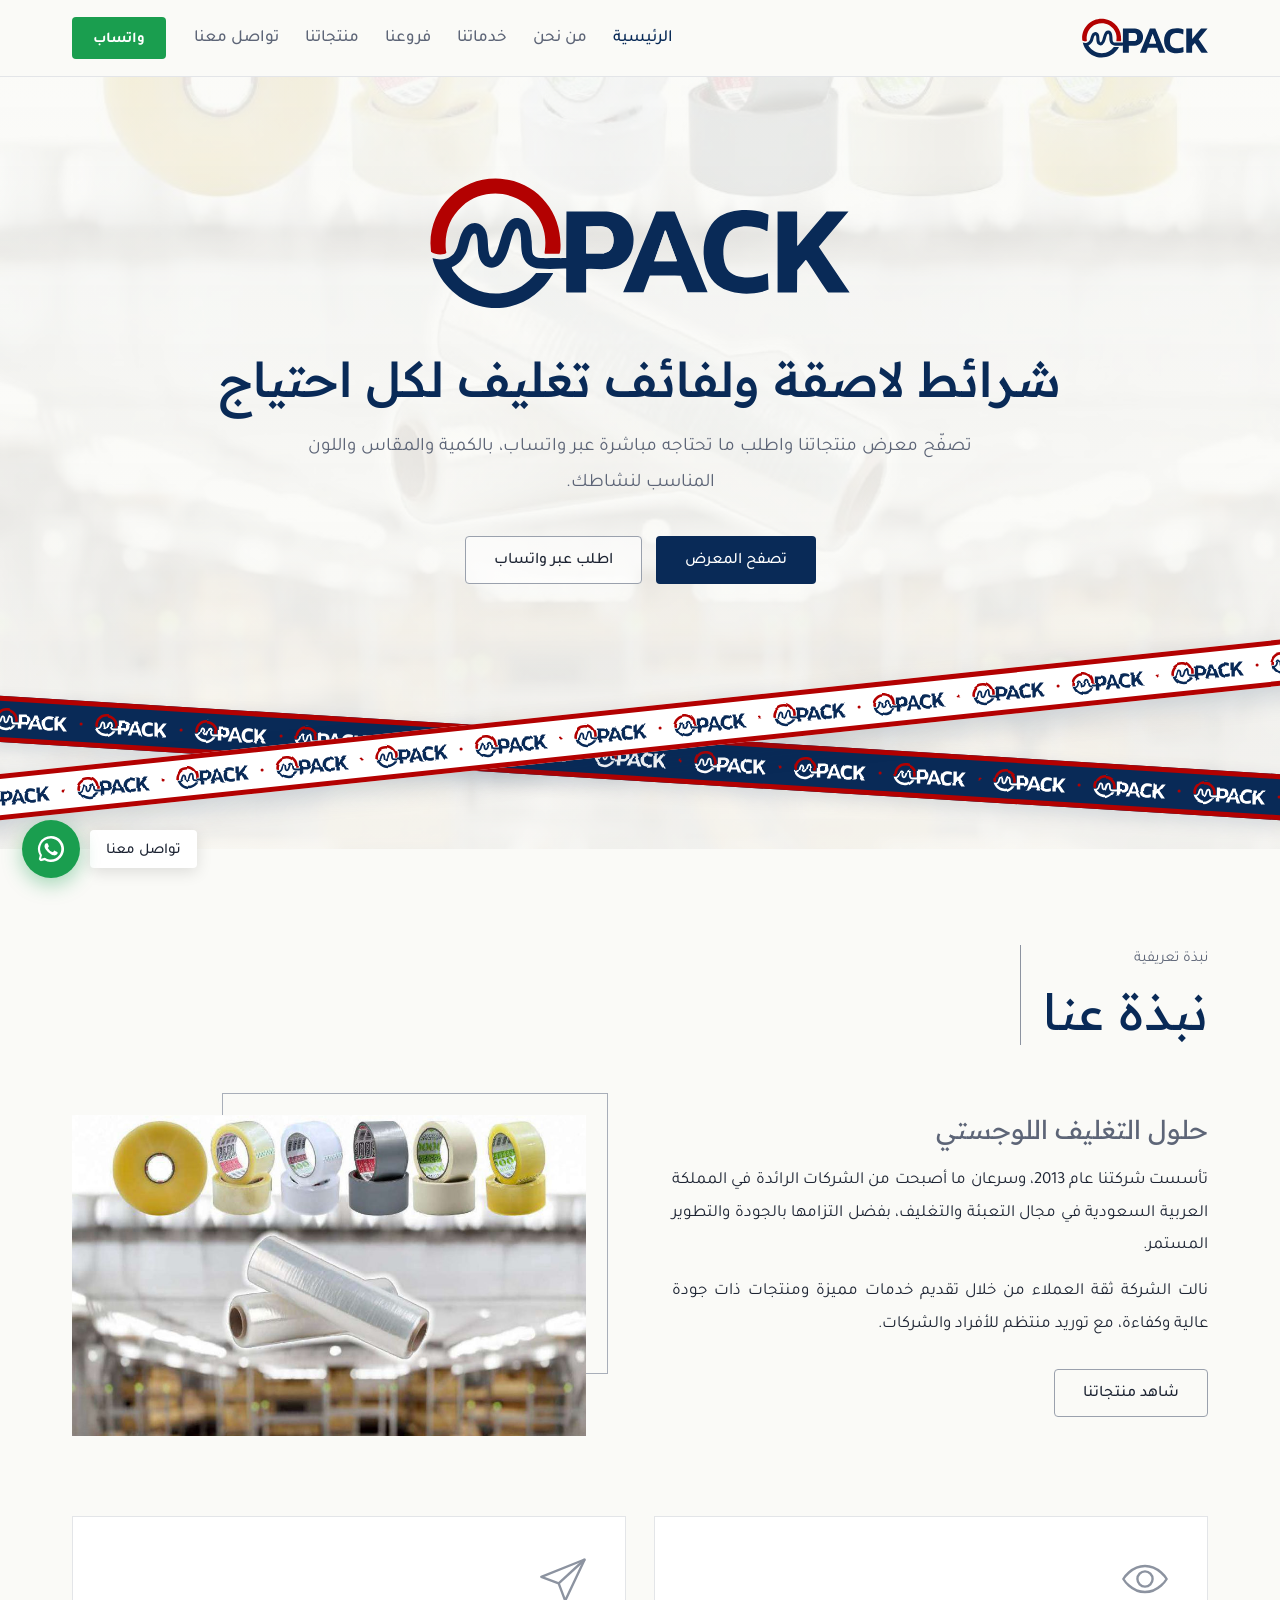
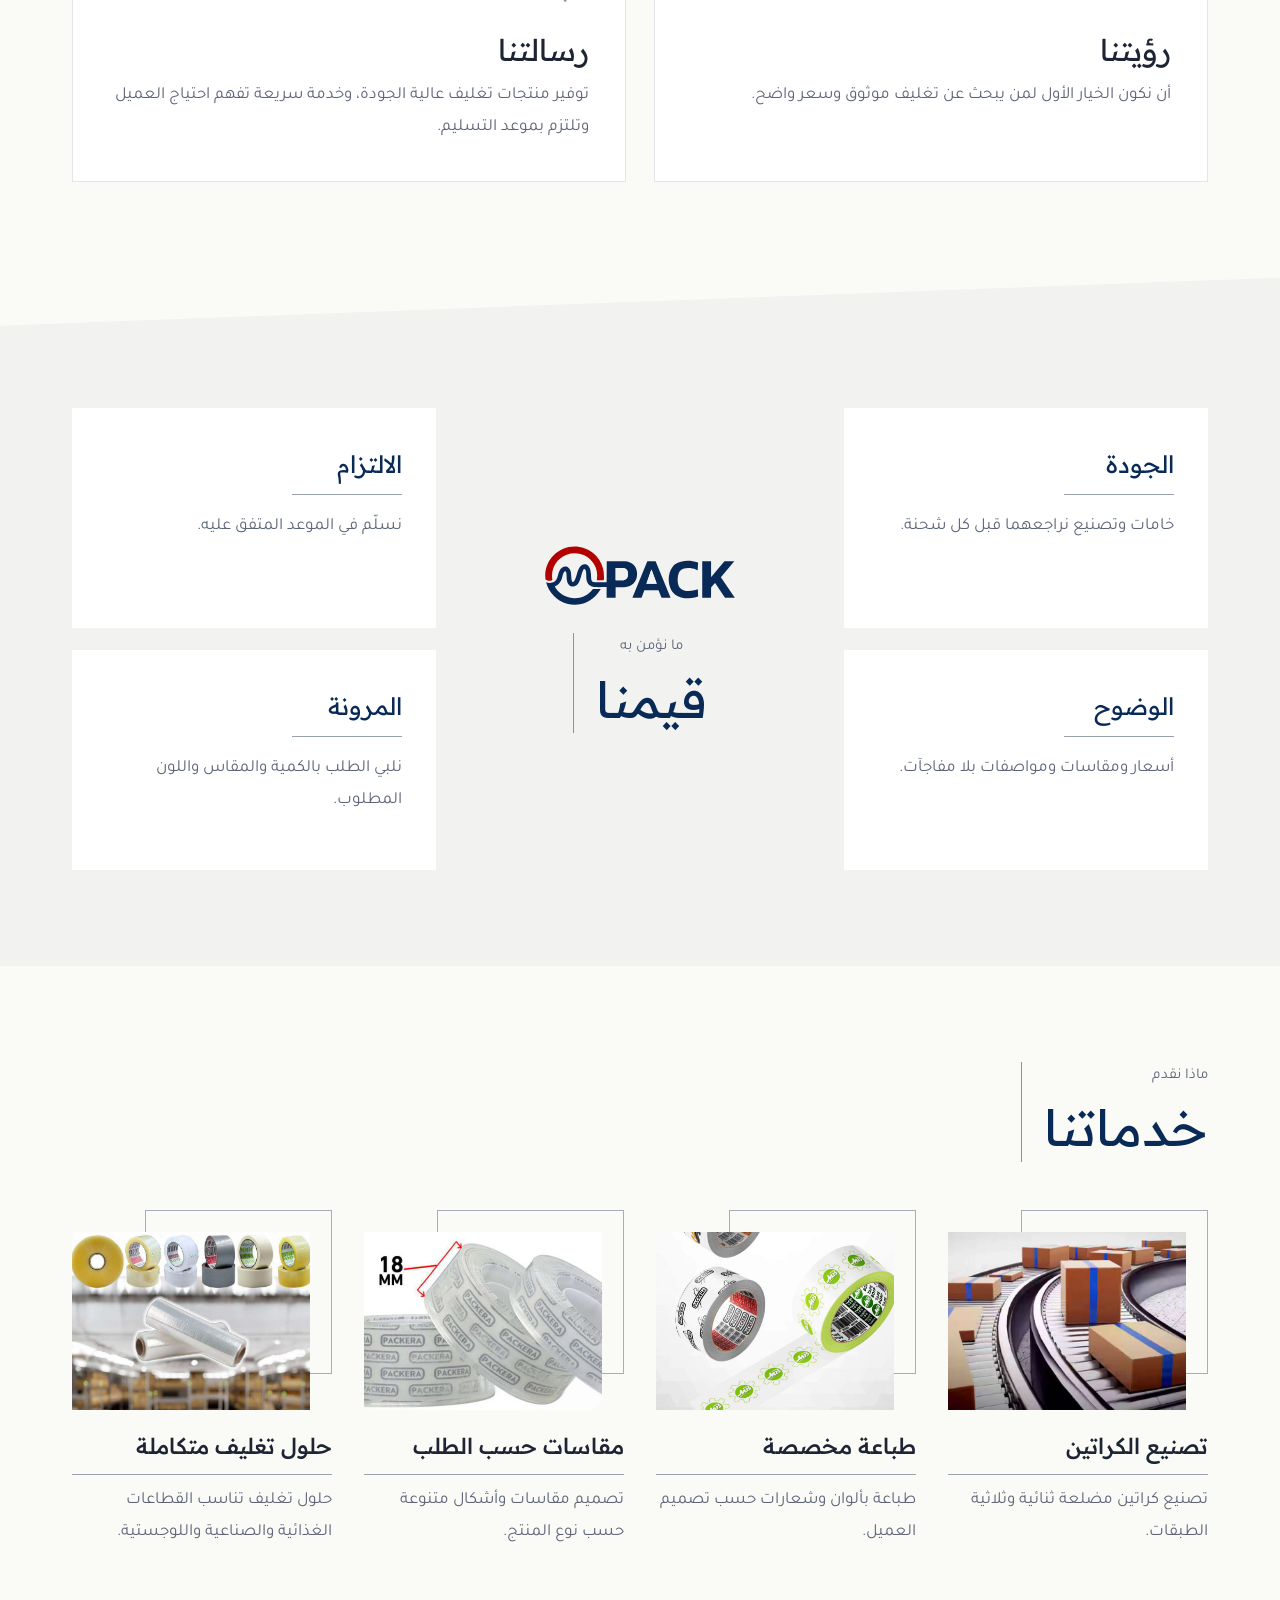
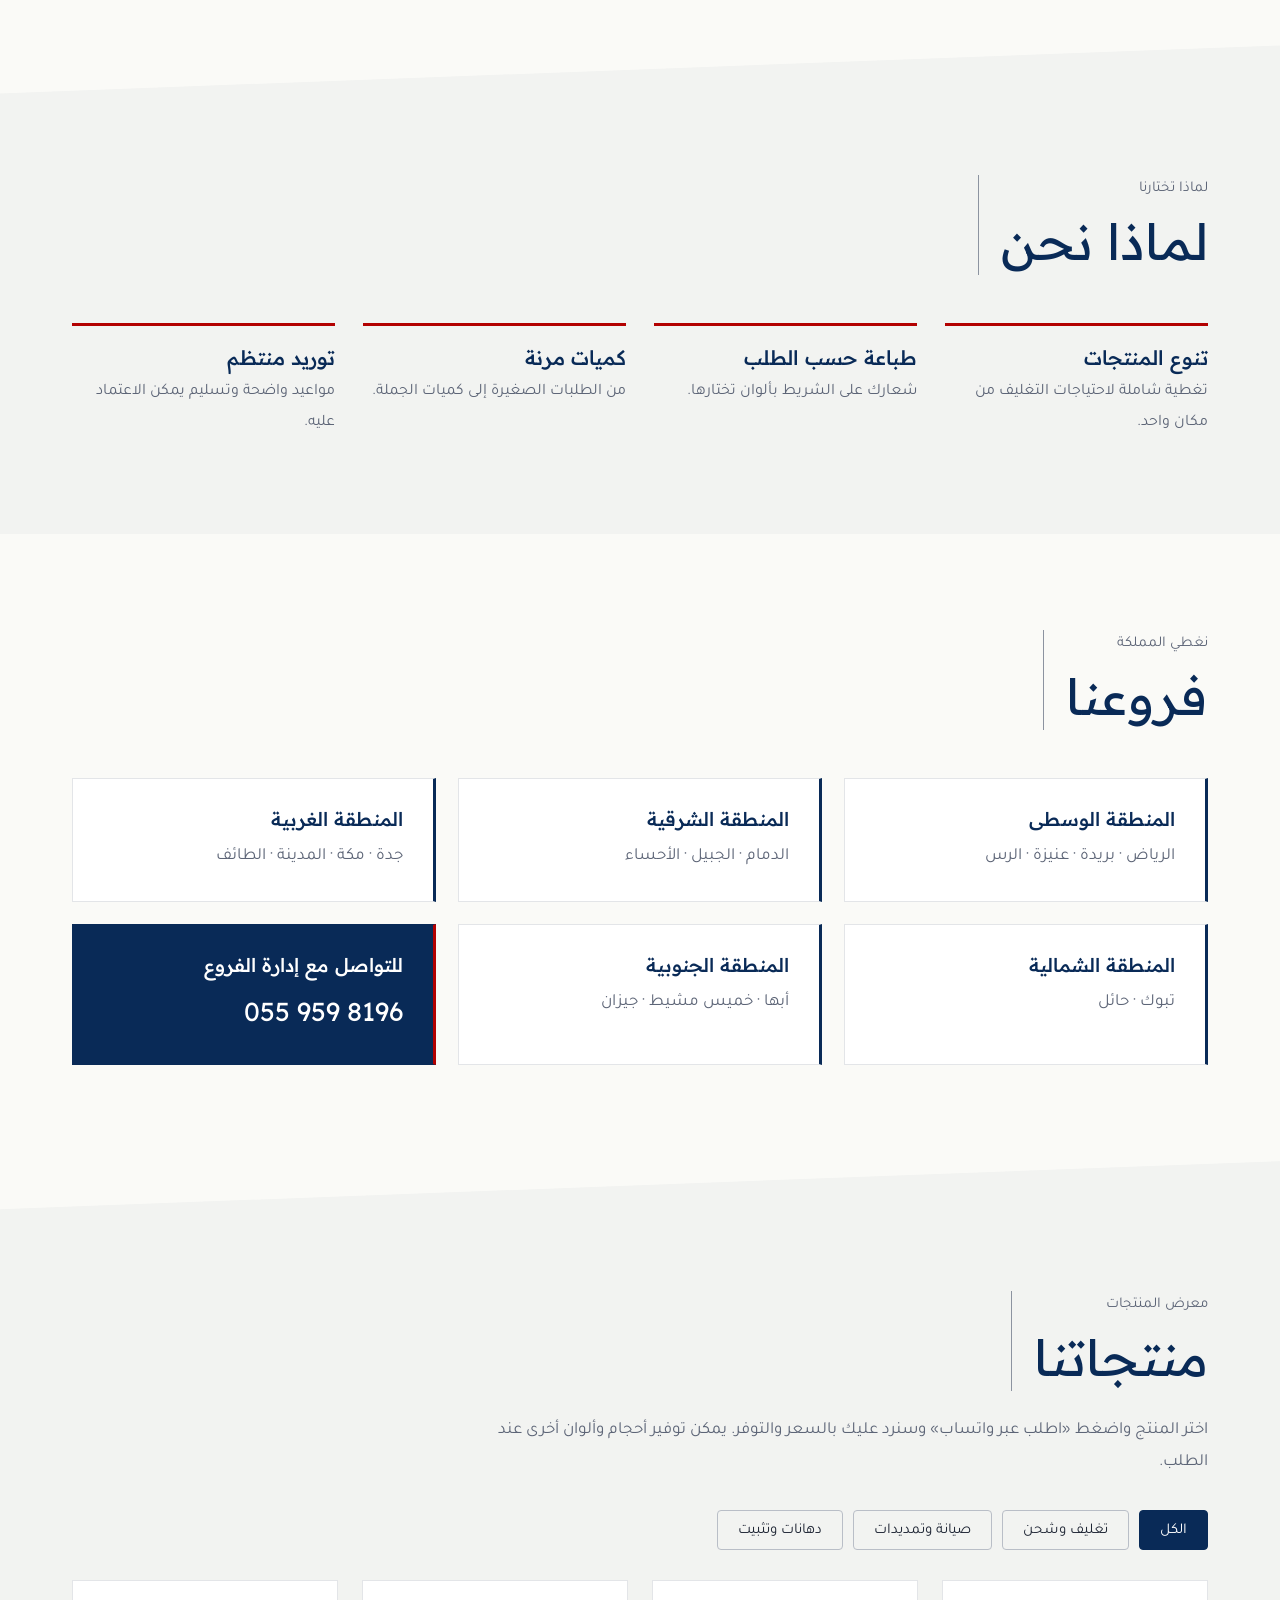
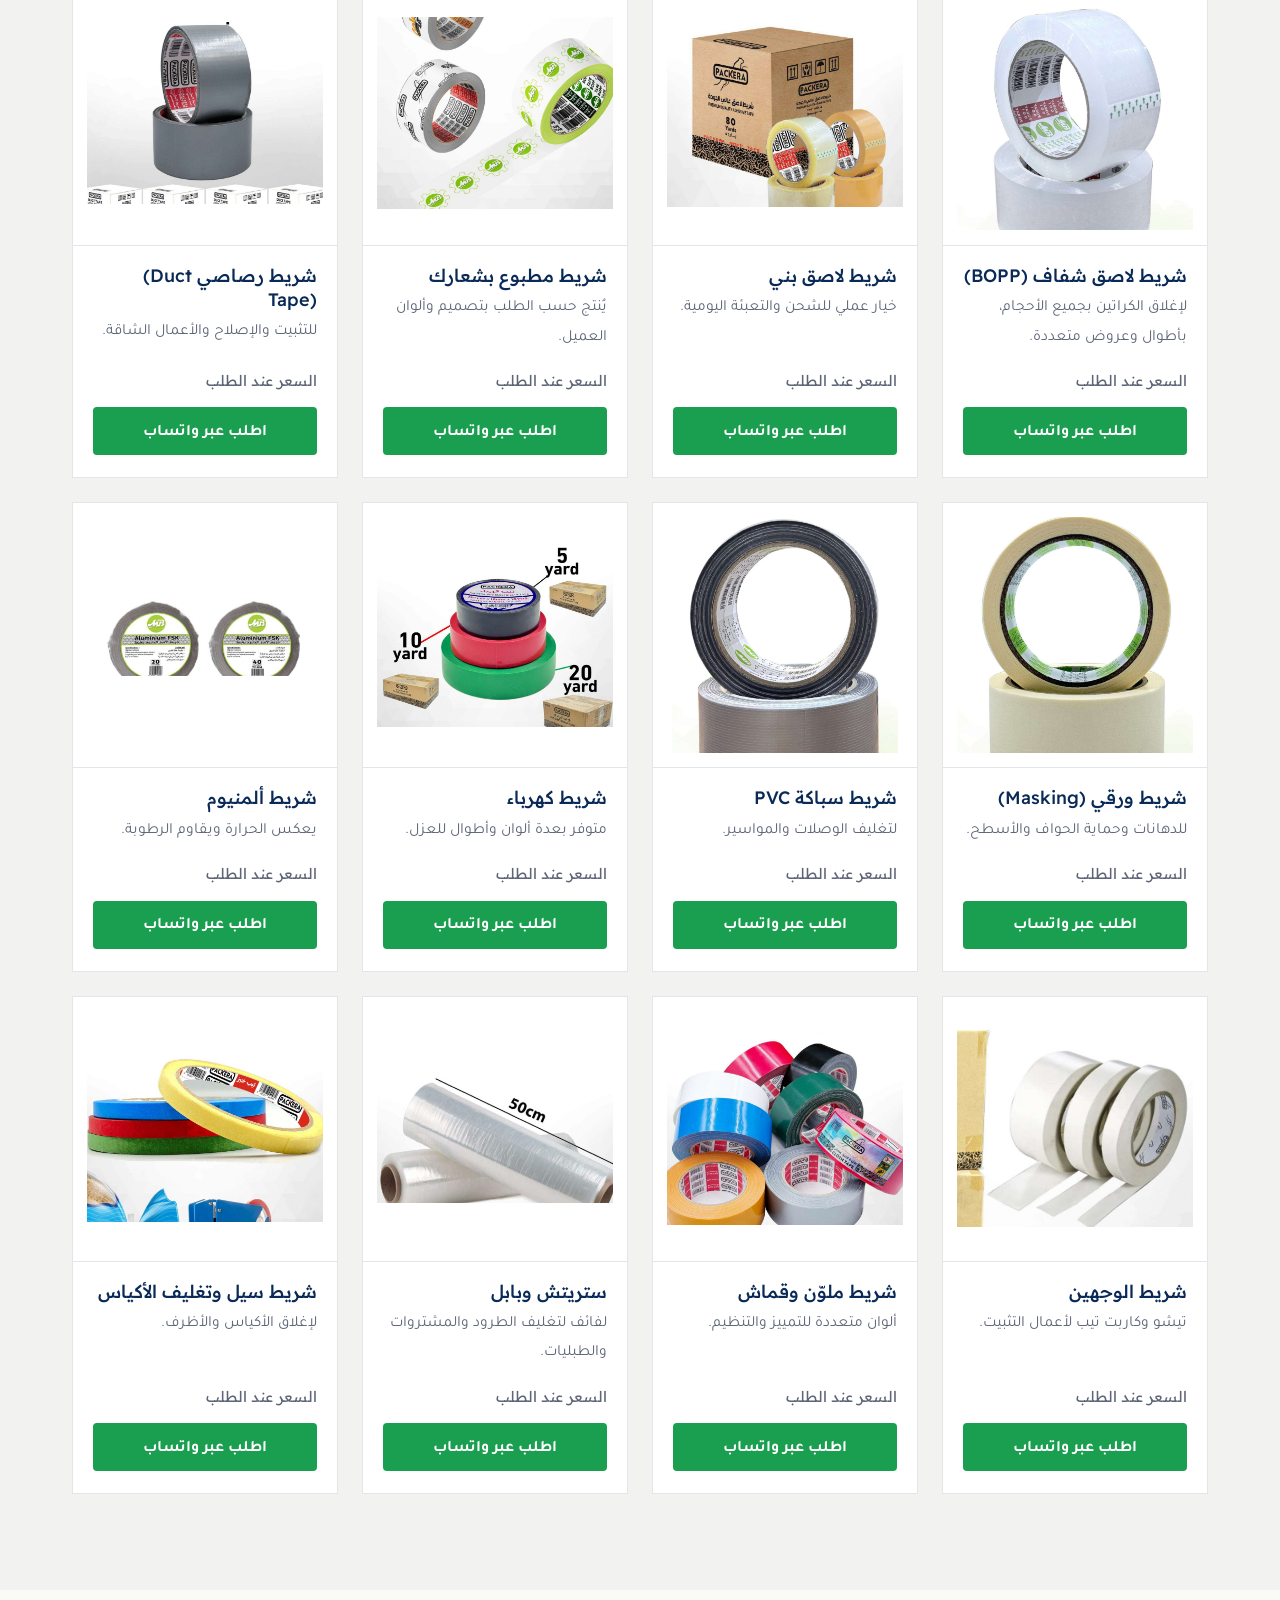
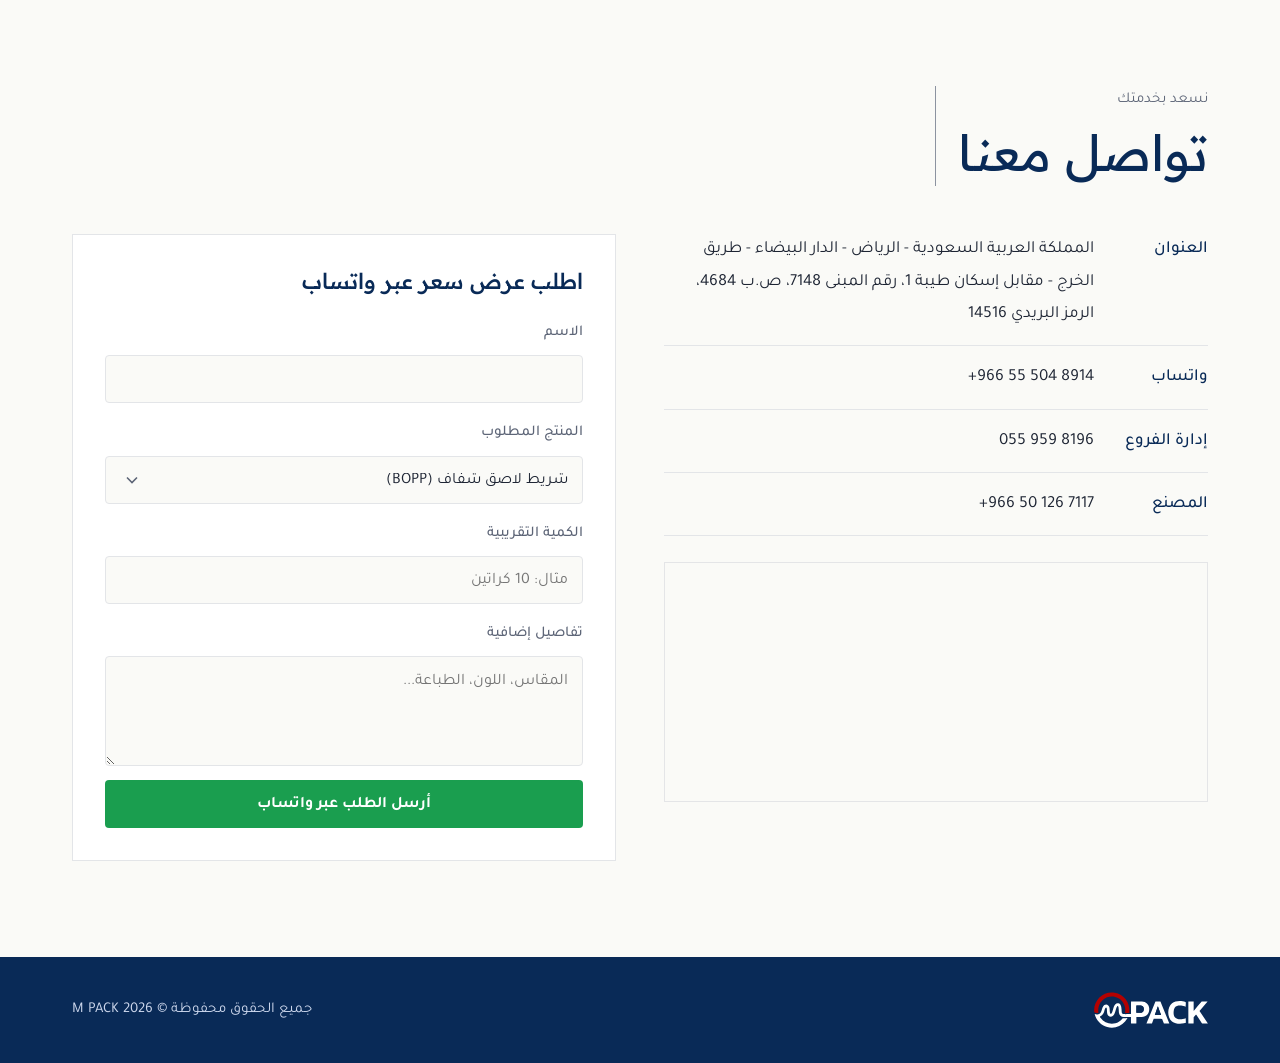
==== commit 47fad4c9: "4px radius on buttons and fields; cache-bust assets Co-authored-by: Cursor <cursoragent@cursor.com>" ====
--- a/index.html
+++ b/index.html
@@ -10,7 +10,7 @@
 <link rel="preconnect" href="https://fonts.googleapis.com">
 <link rel="preconnect" href="https://fonts.gstatic.com" crossorigin>
 <link href="https://fonts.googleapis.com/css2?family=Readex+Pro:wght@300;400;500;600&family=Tajawal:wght@300;400;500;700&display=swap" rel="stylesheet">
-<link rel="stylesheet" href="styles.css">
+<link rel="stylesheet" href="styles.css?v=4">
 </head>
 <body>
 
@@ -272,6 +272,6 @@
   </div>
 </div>
 
-<script src="main.js"></script>
+<script src="main.js?v=4"></script>
 </body>
 </html>
--- a/styles.css
+++ b/styles.css
@@ -3,6 +3,7 @@
   --bg:#fafaf7; --card:#ffffff; --soft:#f2f3f1; --ink:#1d2433; --muted:#5d6577; --line:#e3e5e8;
   --head:'Readex Pro','Tajawal',system-ui,sans-serif; --body:'Tajawal',system-ui,sans-serif;
   --bar:76px;
+  --opt:.15em;
   color-scheme:light;
 }
 *,*::before,*::after{box-sizing:border-box}
@@ -16,14 +17,14 @@
 .wrap{max-width:1180px;margin:0 auto;padding:0 22px}
 :focus-visible{outline:3px solid var(--red);outline-offset:3px}
 
-.btn{display:inline-flex;align-items:center;justify-content:center;gap:8px;padding:16.5px 28px 13.5px;line-height:1;font-weight:500;text-decoration:none;font-family:var(--body);border:1px solid transparent;cursor:pointer;font-size:16px;transition:background .2s,color .2s,border-color .2s}
+.btn{display:inline-flex;align-items:center;justify-content:center;gap:8px;height:48px;padding:var(--opt) 28px 0;border-radius:4px;line-height:1;white-space:nowrap;font-weight:500;text-decoration:none;font-family:var(--body);border:1px solid transparent;cursor:pointer;font-size:16px;transition:background .2s,color .2s,border-color .2s}
 .btn.navy{background:var(--navy);color:#fff}
 .btn.navy:hover{background:#0d3a78}
 .btn.line{border-color:#9aa1ad;color:var(--ink);background:transparent}
 .btn.line:hover{border-color:var(--navy);color:var(--navy)}
 .btn.wa{background:var(--wa);color:#fff;font-weight:700}
 .btn.wa:hover{background:var(--wa-dark)}
-.btn.sm{padding:13.5px 20px 10.5px;font-size:15px}
+.btn.sm{height:42px;padding-inline:20px;font-size:15px}
 
 /* header */
 .bar{position:sticky;top:0;z-index:30;background:rgba(250,250,247,.92);backdrop-filter:saturate(1.4) blur(10px);-webkit-backdrop-filter:saturate(1.4) blur(10px);border-bottom:1px solid var(--line)}
@@ -129,7 +130,7 @@
 
 /* gallery */
 .filters{display:flex;flex-wrap:wrap;gap:10px;margin-bottom:30px}
-.filters button{font:inherit;font-size:15px;padding:7px 20px;background:transparent;border:1px solid #b9bec7;color:var(--ink);cursor:pointer}
+.filters button{display:inline-flex;align-items:center;height:40px;font:inherit;font-size:15px;line-height:1;padding:var(--opt) 20px 0;border-radius:4px;background:transparent;border:1px solid #b9bec7;color:var(--ink);cursor:pointer}
 .filters button:hover{border-color:var(--navy)}
 .filters button.on{background:var(--navy);border-color:var(--navy);color:#fff}
 .gallery{display:grid;grid-template-columns:repeat(auto-fill,minmax(250px,1fr));gap:24px}
@@ -168,10 +169,13 @@
 form{display:grid;gap:14px;background:var(--card);border:1px solid var(--line);padding:32px;align-content:start}
 form h3{font-size:22px;color:var(--navy);margin-bottom:6px}
 label{font-weight:500;font-size:15px;color:var(--muted)}
-input,select,textarea{width:100%;font:inherit;color:var(--ink);background:var(--bg);border:1px solid var(--line);padding:11px 12px;margin-top:4px}
+input,select,textarea{display:block;width:100%;font:inherit;font-size:16px;color:var(--ink);background-color:var(--bg);border:1px solid var(--line);border-radius:4px;margin-top:6px}
+input,select{height:48px;line-height:1;padding:var(--opt) 14px 0}
+select{appearance:none;-webkit-appearance:none;cursor:pointer;padding-inline-end:44px;background-repeat:no-repeat;background-position:left 20px center;background-size:12px 8px;
+  background-image:url("data:image/svg+xml,%3Csvg xmlns='http://www.w3.org/2000/svg' viewBox='0 0 12 8'%3E%3Cpath d='M1 1.5 6 6.5 11 1.5' fill='none' stroke='%235d6577' stroke-width='1.6'/%3E%3C/svg%3E")}
 input:focus,select:focus,textarea:focus{border-color:var(--navy);outline:none}
 input.err{border-color:var(--red)}
-textarea{min-height:100px;resize:vertical}
+textarea{min-height:110px;padding:12px 14px;line-height:1.7;resize:vertical}
 @media(max-width:860px){.contact{grid-template-columns:1fr}}
 
 footer{background:var(--navy);color:#cfd9ee;padding:34px 0;font-size:15px}
@@ -182,7 +186,7 @@
 
 /* floating whatsapp */
 .fab{position:fixed;bottom:22px;inset-inline-end:22px;z-index:40;display:flex;align-items:center;gap:10px;text-decoration:none}
-.fab span{background:#fff;color:var(--ink);font-weight:500;font-size:15px;padding:6px 14px;box-shadow:0 4px 16px rgba(0,0,0,.12)}
+.fab span{display:inline-flex;align-items:center;height:38px;padding:var(--opt) 16px 0;border-radius:4px;line-height:1;background:#fff;color:var(--ink);font-weight:500;font-size:15px;box-shadow:0 4px 16px rgba(0,0,0,.12)}
 .fab svg{width:58px;height:58px;padding:13px;border-radius:50%;background:var(--wa);fill:#fff;box-shadow:0 6px 20px rgba(26,158,79,.4);transition:transform .2s}
 .fab:hover svg{transform:scale(1.07)}
 @media(max-width:520px){.fab span{display:none}}
